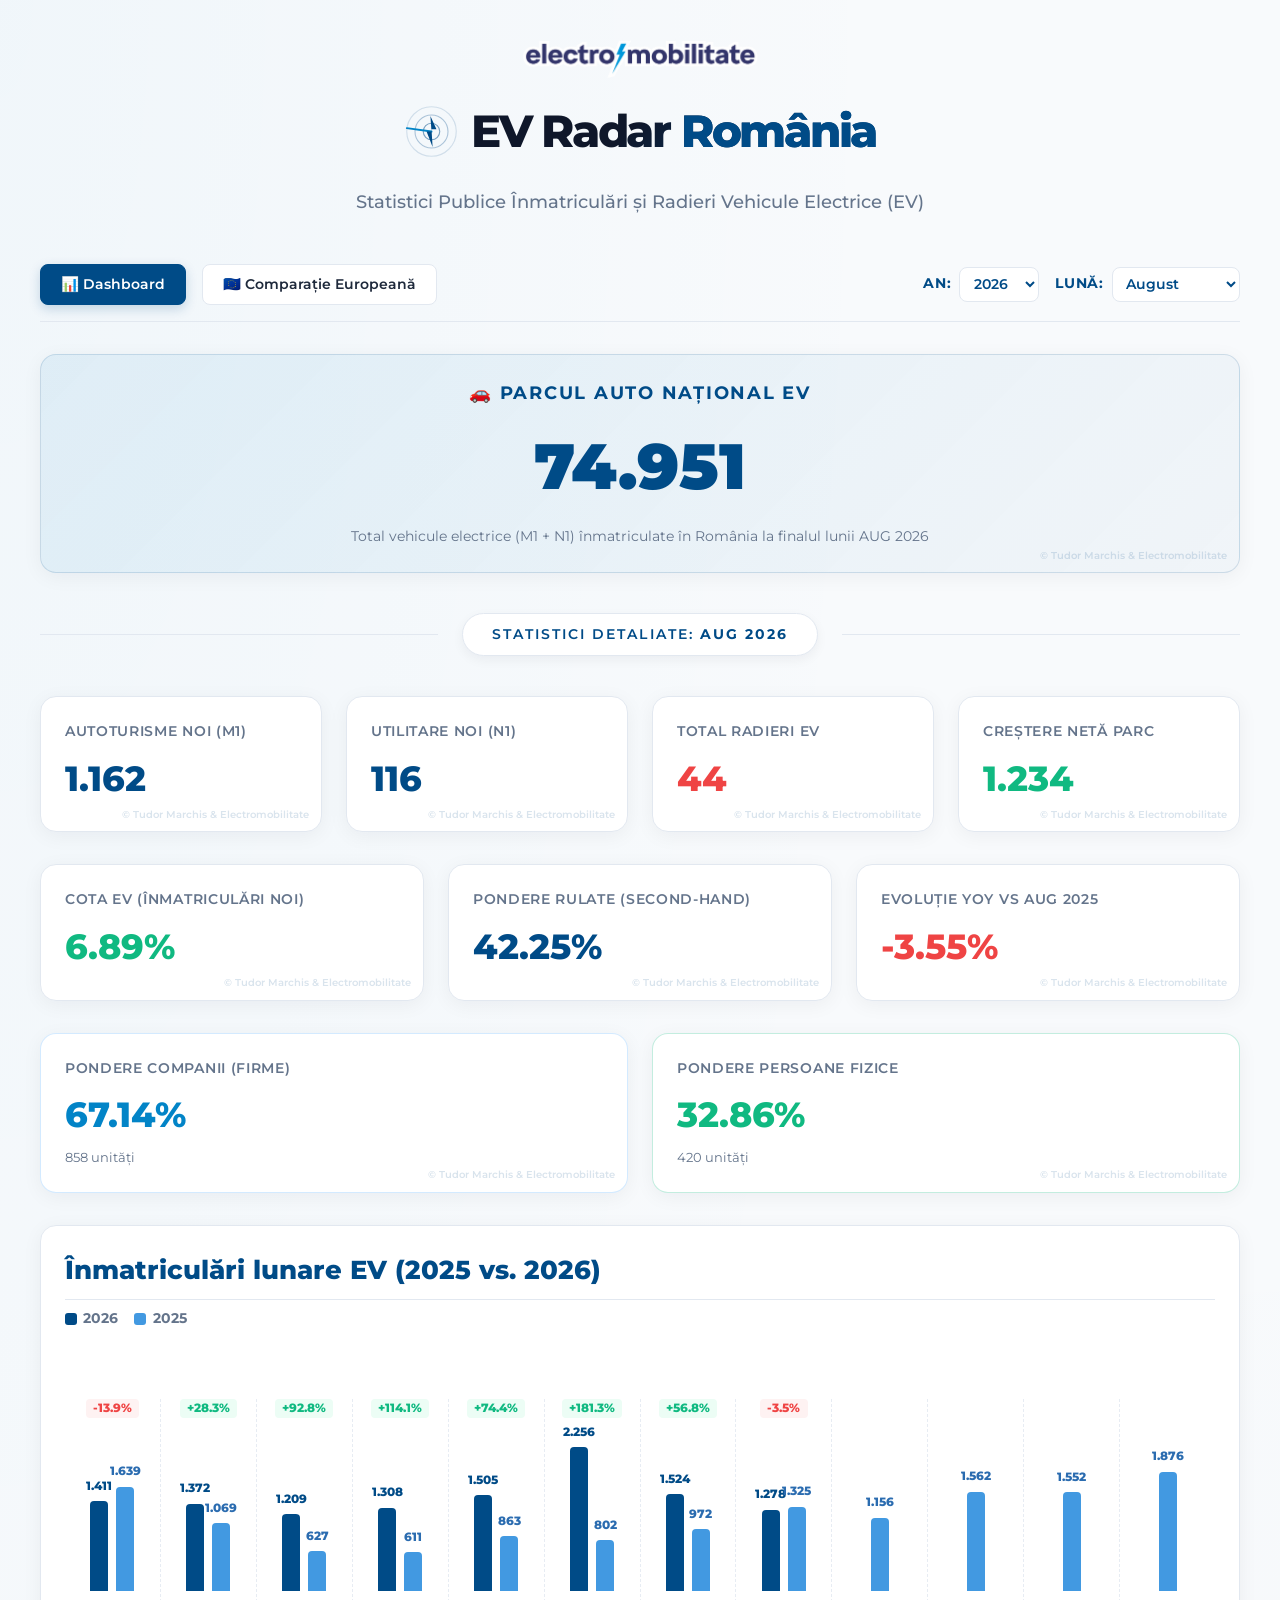
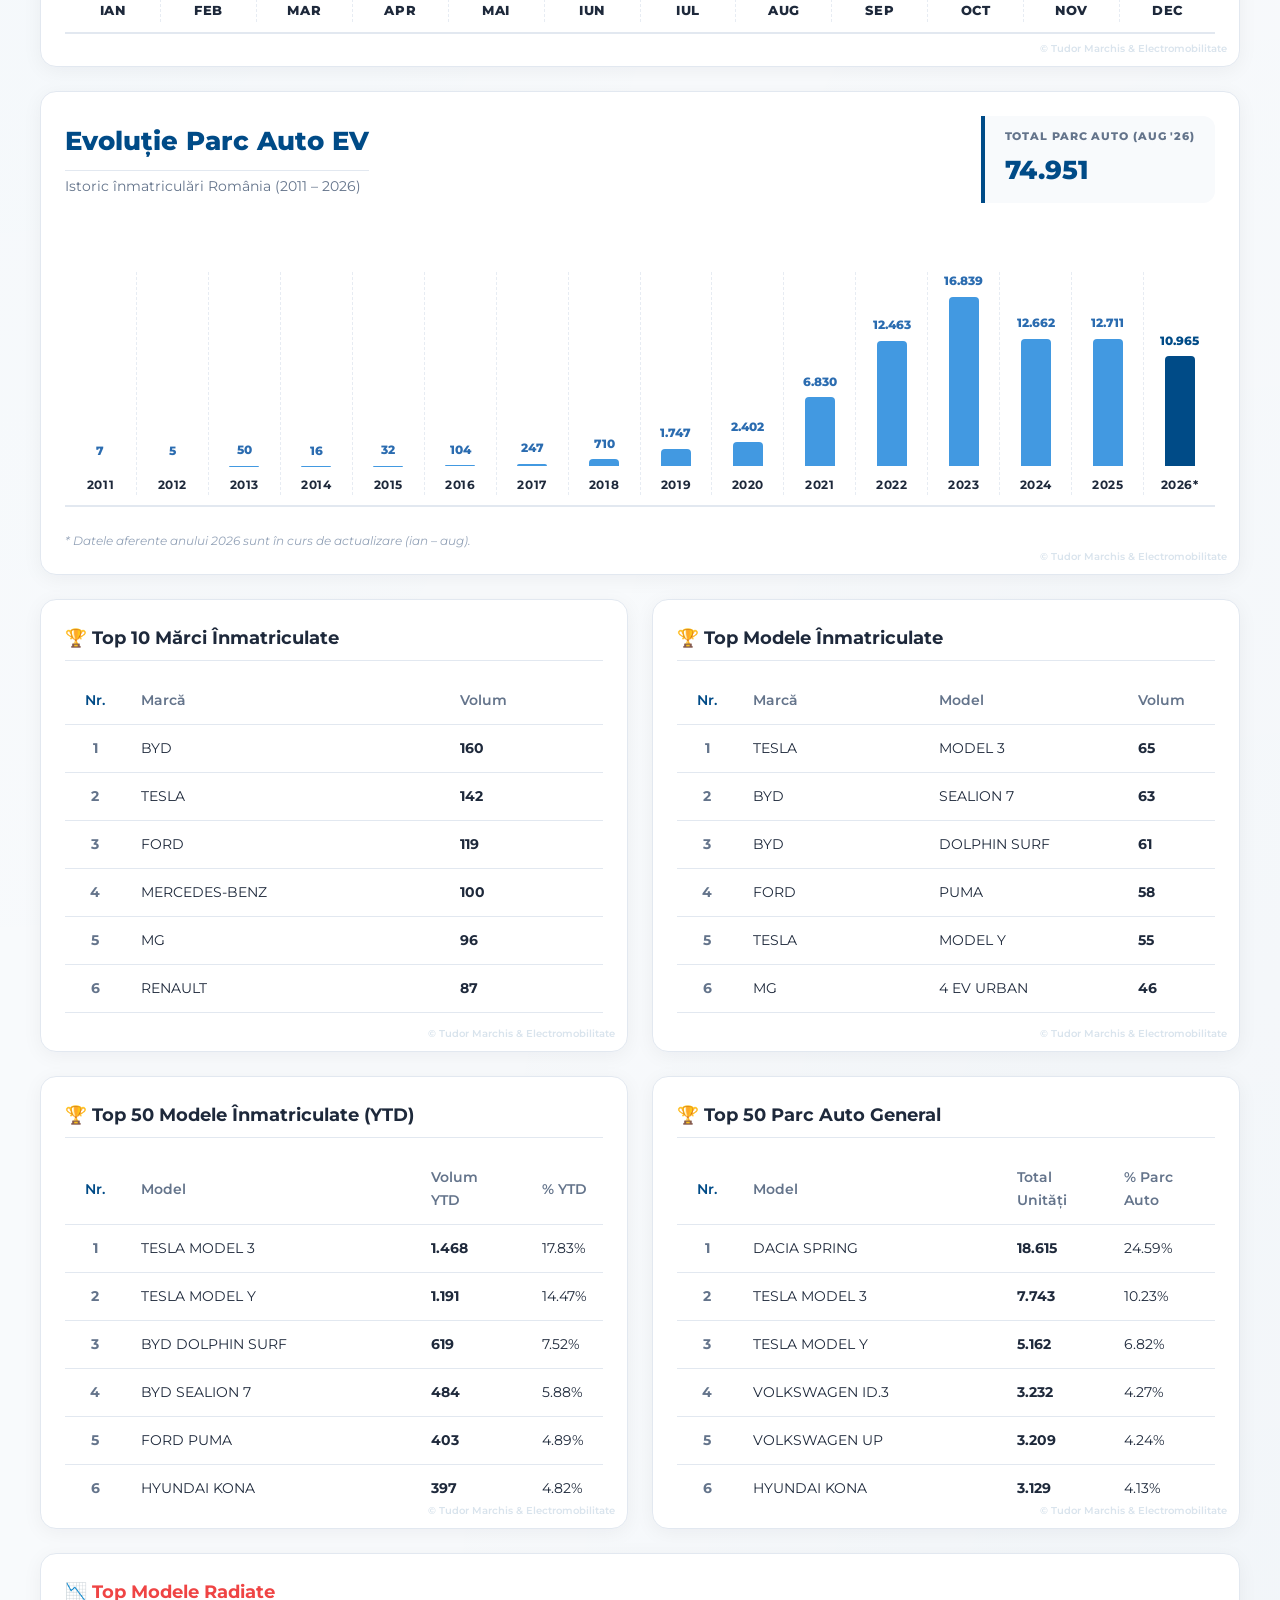
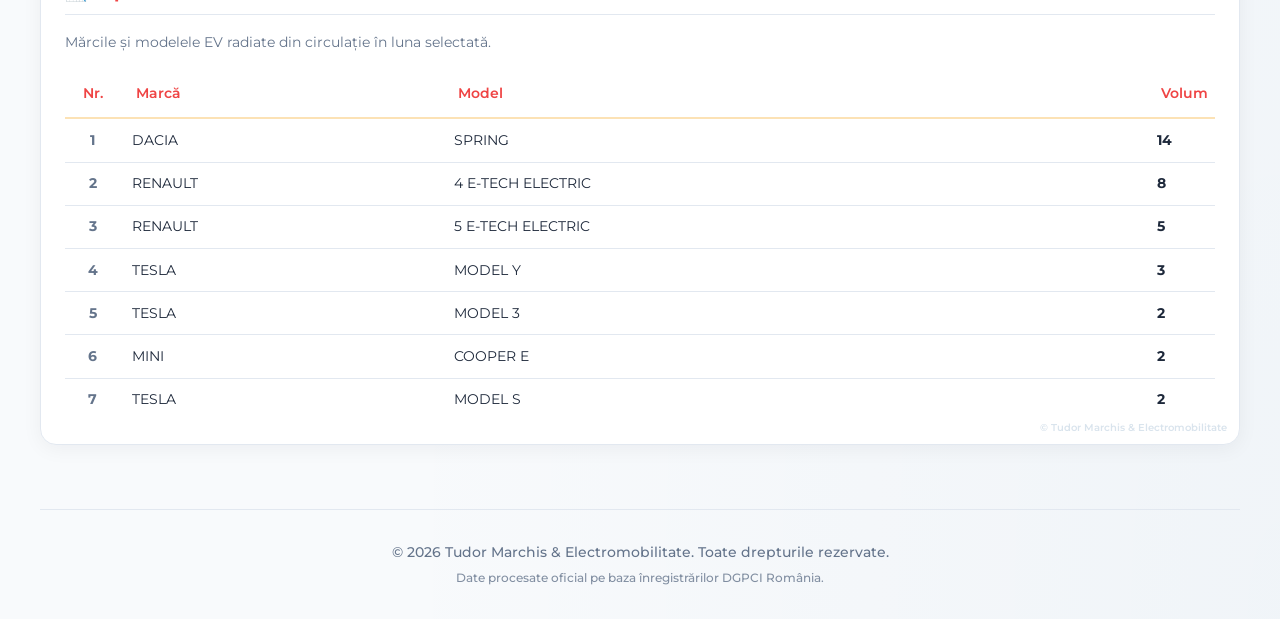
==== index.html @ d8854e09 "Auto-update reports for AUG (2026-08)" ====
<!-- 
  EV Radar România
  Copyright © 2026 Tudor Marchis & Electromobilitate. Toate drepturile rezervate.
  Dezvoltat în scopul monitorizării înmatriculărilor de vehicule electrice.
  Copierea neautorizată a codului sau structurii este strict interzisă.
-->
<!DOCTYPE html>
<html lang="ro">
<head>
    <meta charset="UTF-8">
    <meta name="viewport" content="width=device-width, initial-scale=1.0">
    <meta http-equiv="Cache-Control" content="no-cache, no-store, must-revalidate" />
    <meta http-equiv="Pragma" content="no-cache" />
    <meta http-equiv="Expires" content="0" />
    <!-- Google Analytics (GA4) - Monitorizare Statistici Trafic -->
    <script async src="https://www.googletagmanager.com/gtag/js?id=G-B19F9R252Y"></script>
    <script>
      window.dataLayer = window.dataLayer || [];
      function gtag(){dataLayer.push(arguments);}
      gtag('js', new Date());

      gtag('config', 'G-B19F9R252Y');
    </script>
    <!-- Open Graph / Social Media Preview Meta Tags -->
    <meta property="og:type" content="website">
    <meta property="og:url" content="https://tudormarchis95-ux.github.io/ev-radar-ro/public.html">
    <meta property="og:title" content="EV Radar România - date înmatriculări vehicule electrice">
    <meta property="og:description" content="Procesator și Agregator Lunar de Date Înmatriculări și Radieri EV din România. Partener Electromobilitate.">
    <meta property="og:image" content="https://tudormarchis95-ux.github.io/ev-radar-ro/social_preview.png">

    <!-- Twitter Card Meta Tags -->
    <meta name="twitter:card" content="summary_large_image">
    <meta name="twitter:url" content="https://tudormarchis95-ux.github.io/ev-radar-ro/public.html">
    <meta name="twitter:title" content="EV Radar România - date înmatriculări vehicule electrice">
    <meta name="twitter:description" content="Procesator și Agregator Lunar de Date Înmatriculări și Radieri EV din România. Partener Electromobilitate.">
    <meta name="twitter:image" content="https://tudormarchis95-ux.github.io/ev-radar-ro/social_preview.png">

    <title>EV Radar România - date înmatriculări vehicule electrice</title>
    <!-- Favicon -->
    <link rel="icon" type="image/x-icon" href="favicon.ico">
    <link rel="icon" type="image/png" sizes="32x32" href="favicon-32x32.png">
    <link rel="apple-touch-icon" sizes="180x180" href="apple-touch-icon.png">
    <link rel="icon" type="image/png" sizes="192x192" href="favicon-192x192.png">
    <link rel="preconnect" href="https://fonts.googleapis.com">
    <link rel="preconnect" href="https://fonts.gstatic.com" crossorigin>
    <link href="https://fonts.googleapis.com/css2?family=Montserrat:wght@400;500;600;700;800;900&family=Plus+Jakarta+Sans:wght@300;400;500;600;700&display=swap" rel="stylesheet">
    <link rel="stylesheet" href="style.css?v=5">
    <style>
        /* Meniu public simplificat */
        .public-controls {
            display: flex;
            justify-content: center;
            align-items: center;
            gap: 1rem;
            margin-bottom: 2rem;
            padding-bottom: 1rem;
            border-bottom: 1px solid var(--border-color);
        }
        .public-controls label {
            font-weight: 700;
            color: var(--primary-color);
            text-transform: uppercase;
            font-size: 0.9rem;
            letter-spacing: 0.05em;
        }
    </style>
</head>
<body>
    <div class="app-container">
        <header style="display: flex; flex-direction: column; align-items: center; gap: 0.75rem; margin-bottom: 3rem;">
            <!-- Logo Partner Electromobilitate -->
            <div class="partner-logo" style="margin-bottom: 0.25rem;">
                <a href="https://electromobilitate.com" target="_blank" rel="noopener">
                    <img src="electromobilitate_logo.png" alt="Electromobilitate Logo" style="height: 48px; display: block; max-width: 100%;">
                </a>
            </div>
            
            <div class="logo-area" style="display: flex; align-items: center; gap: 0.75rem;">
                <!-- Animated EV Radar SVG Logo -->
                <svg class="ev-radar-logo" viewBox="0 0 100 100" width="55" height="55" style="display: block;">
                    <!-- Radar grids -->
                    <circle cx="50" cy="50" r="45" fill="none" stroke="var(--primary-color)" stroke-width="2" opacity="0.15" />
                    <circle cx="50" cy="50" r="30" fill="none" stroke="var(--primary-color)" stroke-width="2" opacity="0.3" />
                    <circle cx="50" cy="50" r="15" fill="none" stroke="var(--primary-color)" stroke-width="2" opacity="0.5" />
                    
                    <!-- Radar sweep animation -->
                    <line x1="50" y1="50" x2="82" y2="18" stroke="var(--secondary-color)" stroke-width="3.5" stroke-linecap="round">
                        <animateTransform 
                            attributeName="transform" 
                            type="rotate" 
                            from="0 50 50" 
                            to="360 50 50" 
                            dur="5s" 
                            repeatCount="indefinite" />
                    </line>
                    
                    <!-- Central Lightning Bolt representing EV -->
                    <polygon points="48,22 59,46 50,46 52,78 41,50 50,50" fill="var(--primary-color)" />
                </svg>
                <h1 style="margin: 0; font-size: 2.8rem; font-weight: 800;">EV Radar <span>România</span></h1>
            </div>
            <p class="subtitle">Statistici Publice Înmatriculări și Radieri Vehicule Electrice (EV)</p>
        </header>

        <!-- Meniu Navigare Public -->
        <div class="nav-header" style="display: flex; justify-content: space-between; align-items: center; margin-bottom: 2rem; border-bottom: 1px solid var(--border-color); padding-bottom: 1rem; flex-wrap: wrap; gap: 1rem;">
            <div class="nav-links" style="display: flex; gap: 1rem;">
                <a href="index.html" class="nav-btn active" style="background: var(--primary-color); border: 1px solid var(--primary-color); color: #ffffff; box-shadow: 0 4px 12px rgba(0, 75, 135, 0.2); font-weight: 600; text-decoration: none; padding: 0.5rem 1.25rem; border-radius: 8px; font-size: 0.9rem;">📊 Dashboard</a>
                <a href="comparatie.html" class="nav-btn" style="background: #ffffff; border: 1px solid var(--border-color); color: var(--text-color); font-weight: 600; text-decoration: none; padding: 0.5rem 1.25rem; border-radius: 8px; font-size: 0.9rem; transition: all 0.2s;">🇪🇺 Comparație Europeană</a>
            </div>
            <div style="display: flex; align-items: center; gap: 0.5rem; flex-wrap: wrap;">
                <label for="public-year-select" style="font-weight: 700; color: var(--primary-color); font-size: 0.85rem; text-transform: uppercase; letter-spacing: 0.05em;">An:</label>
                <select id="public-year-select" class="month-select" style="font-size: 0.9rem; padding: 0.4rem 0.6rem; min-width: 80px;">
                    <option value="2026" selected>2026</option>
                    <option value="2025">2025</option>
                    <option value="2024">2024</option>
                    <option value="2023">2023</option>
                    <option value="2022">2022</option>
                    <option value="2021">2021</option>
                    <option value="2020">2020</option>
                </select>
                
                <label for="public-month-select" style="font-weight: 700; color: var(--primary-color); font-size: 0.85rem; text-transform: uppercase; letter-spacing: 0.05em; margin-left: 0.5rem;">Lună:</label>
                <select id="public-month-select" class="month-select" style="font-size: 0.9rem; padding: 0.4rem 0.6rem; min-width: 110px;">
                    <option value="01|JAN">Ianuarie</option>
                    <option value="02|FEB">Februarie</option>
                    <option value="03|MAR">Martie</option>
                    <option value="04|APR">Aprilie</option>
                    <option value="05|MAY">Mai</option>
                    <option value="06|JUN">Iunie</option>
                    <option value="07|JUL">Iulie</option>
                    <option value="08|AUG">August</option>
                    <option value="09|SEP">Septembrie</option>
                    <option value="10|OCT">Octombrie</option>
                    <option value="11|NOV">Noiembrie</option>
                    <option value="12|DEC">Decembrie</option>
                </select>
            </div>
        </div>

        <main>
             <!-- Dashboard Date -->
             <section class="results-section" id="results-dashboard">
                 <!-- Parcul Auto Hero -->
                 <div class="fleet-hero-card card animate-fade-in" style="margin-bottom: 1.5rem; text-align: center; background: linear-gradient(135deg, rgba(2, 132, 199, 0.08) 0%, rgba(0, 75, 135, 0.03) 100%); border-color: rgba(0, 75, 135, 0.15);">
                     <span class="stat-label" style="font-size: 1.1rem; letter-spacing: 0.1em; color: var(--primary-color); font-weight: 700;">🚗 PARCUL AUTO NAȚIONAL EV</span>
                     <div class="stat-value" id="val-national-fleet" style="font-size: 4rem; font-weight: 900; color: var(--primary-color); text-shadow: none; margin: 0.5rem 0;">0</div>
                     <p style="color: var(--text-muted); font-size: 0.9rem;">Total vehicule electrice (M1 + N1) înmatriculate în România la finalul lunii <span id="fleet-month-name">-</span></p>
                 </div>
 
                 <!-- Delimitator Luna -->
                 <div class="month-divider animate-fade-in">
                     <span>Statistici detaliate: <strong id="divider-month-name">-</strong></span>
                 </div>
 
                 <!-- Stats Grid 1 -->
                 <div class="stats-grid grid-4">
                     <div class="stat-card card">
                         <span class="stat-label">Autoturisme Noi (M1)</span>
                         <div class="stat-value" id="val-auto-reg">0</div>
                     </div>
                     <div class="stat-card card">
                         <span class="stat-label">Utilitare Noi (N1)</span>
                         <div class="stat-value" id="val-util-reg">0</div>
                     </div>
                     <div class="stat-card card">
                         <span class="stat-label">Total Radieri EV</span>
                         <div class="stat-value warning-value" id="val-total-rad">0</div>
                     </div>
                     <div class="stat-card card">
                         <span class="stat-label">Creștere Netă Parc</span>
                         <div class="stat-value success-value" id="val-net-growth">0</div>
                     </div>
                 </div>
 
                 <!-- Stats Grid 2 -->
                 <div class="stats-grid grid-3" style="margin-top: 1.5rem;">
                     <div class="stat-card card">
                         <span class="stat-label">Cota EV (Înmatriculări Noi)</span>
                         <div class="stat-value success-value" id="val-ev-share">0.00%</div>
                     </div>
                     <div class="stat-card card">
                         <span class="stat-label">Pondere Rulate (Second-Hand)</span>
                         <div class="stat-value" id="val-used-share">0.00%</div>
                     </div>
                     <div class="stat-card card">
                         <span class="stat-label" id="lbl-yoy-growth">Evoluție YoY vs 2025</span>
                         <div class="stat-value success-value" id="val-yoy-growth">0.00%</div>
                     </div>
                 </div>

                 <!-- Stats Grid 3: Companii vs PF -->
                 <div class="stats-grid grid-2" style="margin-top: 1.5rem;">
                     <div class="stat-card card" style="border-color: rgba(79, 172, 254, 0.25);">
                         <span class="stat-label">Pondere Companii (Firme)</span>
                         <div class="stat-value" id="val-firme-pct" style="color: var(--secondary-color);">0.00%</div>
                         <p style="color: var(--text-muted); font-size: 0.8rem; margin-top: 0.25rem;"><span id="val-firme-qty">0</span> unități</p>
                     </div>
                     <div class="stat-card card" style="border-color: rgba(16, 185, 129, 0.25);">
                         <span class="stat-label">Pondere Persoane Fizice</span>
                         <div class="stat-value success-value" id="val-pf-pct">0.00%</div>
                         <p style="color: var(--text-muted); font-size: 0.8rem; margin-top: 0.25rem;"><span id="val-pf-qty">0</span> unități</p>
                     </div>
                 </div>
 
                 <!-- Grafice Istorice și Comparative -->
                 <div class="historical-charts-grid" style="margin-top: 1.5rem; display: grid; grid-template-columns: 1fr; gap: 1.5rem;">
                     <!-- Card 1: Comparatie 2025 vs 2026 -->
                     <div class="details-card card">
                         <h3 style="font-size: 1.6rem; font-weight: 800; color: #004b87; margin-bottom: 0.5rem;">Înmatriculări lunare EV (2025 vs. 2026)</h3>
                         
                         <!-- Legenda sus stanga -->
                         <div style="display: flex; gap: 1rem; margin-bottom: 1rem; font-size: 0.85rem; font-weight: 700; color: #64748b;">
                             <div style="display: flex; align-items: center; gap: 0.4rem;">
                                 <div style="width: 12px; height: 12px; background: #004b87; border-radius: 3px;"></div> 2026
                             </div>
                             <div style="display: flex; align-items: center; gap: 0.4rem;">
                                 <div style="width: 12px; height: 12px; background: #4299e1; border-radius: 3px;"></div> 2025
                             </div>
                         </div>

                         <div class="v-chart-scroll-wrapper">
                              <div class="v-chart-container" id="monthly-comp-list">
                                  <!-- Generat din JS -->
                              </div>
                          </div>
                     </div>

                     <!-- Card 2: Evolutie Anuala 2011 - Prezent -->
                     <div class="details-card card">
                         <div style="display: flex; justify-content: space-between; align-items: center; gap: 1rem; flex-wrap: wrap; margin-bottom: 1.5rem;">
                             <div>
                                 <h3 style="font-size: 1.6rem; font-weight: 800; color: #004b87; margin-bottom: 0.25rem;">Evoluție Parc Auto EV</h3>
                                 <p class="section-desc" style="margin-bottom: 0;">Istoric înmatriculări România (2011 – 2026)</p>
                             </div>
                             <div class="annual-summary-box">
                                 <span class="annual-summary-title" id="annual-summary-title">TOTAL PARC AUTO (APR '26)</span>
                                 <span class="annual-summary-value" id="val-fleet-summary">68.871</span>
                             </div>
                         </div>

                         <div class="v-chart-scroll-wrapper">
                              <div class="v-chart-container" id="annual-evolution-list">
                                  <!-- Generat din JS -->
                              </div>
                          </div>
                         
                         <p style="font-size: 0.75rem; color: #94a3b8; font-style: italic; margin-top: 1rem;" id="annual-chart-caption">
                             * Date aferente anului 2026 sunt în curs de actualizare.
                         </p>
                     </div>
                 </div>
 
                 <!-- Tables Grid -->
                 <div class="stats-grid grid-2" style="margin-top: 1.5rem; margin-bottom: 1.5rem;">
                      <!-- Top 10 Marci -->
                      <div class="details-card card">
                          <h3>🏆 Top 10 Mărci Înmatriculate</h3>
                          <div class="table-container">
                              <table>
                                  <thead>
                                      <tr>
                                          <th style="width: 60px; text-align: center; color: var(--primary-color);">Nr.</th>
                                          <th>Marcă</th>
                                          <th>Volum</th>
                                      </tr>
                                  </thead>
                                  <tbody id="top-brands-tbody">
                                      <!-- Randurile vor fi adaugate din JS -->
                                  </tbody>
                              </table>
                          </div>
                      </div>
 
                      <!-- Top 20 Modele -->
                      <div class="details-card card">
                          <h3>🏆 Top Modele Înmatriculate</h3>
                          <div class="table-container">
                              <table>
                                  <thead>
                                      <tr>
                                          <th style="width: 60px; text-align: center; color: var(--primary-color);">Nr.</th>
                                          <th>Marcă</th>
                                          <th>Model</th>
                                          <th>Volum</th>
                                      </tr>
                                  </thead>
                                  <tbody id="top-models-tbody">
                                      <!-- Randurile vor fi adaugate din JS -->
                                  </tbody>
                              </table>
                          </div>
                      </div>
                  </div>
 
                  <!-- Tables Grid 2 (Top 50 YTD & Parc Auto General) -->
                  <div class="stats-grid grid-2" id="top50-tables-grid" style="margin-top: 1.5rem; margin-bottom: 1.5rem; display: none;">
                       <!-- Top 50 YTD -->
                       <div class="details-card card">
                           <h3>🏆 Top 50 Modele Înmatriculate (YTD)</h3>
                           <div class="table-container">
                               <table>
                                   <thead>
                                       <tr>
                                           <th style="width: 60px; text-align: center; color: var(--primary-color);">Nr.</th>
                                           <th>Model</th>
                                           <th>Volum YTD</th>
                                           <th>% YTD</th>
                                       </tr>
                                   </thead>
                                   <tbody id="top-50-ytd-tbody">
                                       <!-- Randurile vor fi adaugate din JS -->
                                   </tbody>
                               </table>
                           </div>
                       </div>
 
                       <!-- Top 50 Parc General -->
                       <div class="details-card card">
                           <h3>🏆 Top 50 Parc Auto General</h3>
                           <div class="table-container">
                               <table>
                                   <thead>
                                       <tr>
                                           <th style="width: 60px; text-align: center; color: var(--primary-color);">Nr.</th>
                                           <th>Model</th>
                                           <th>Total Unități</th>
                                           <th>% Parc Auto</th>
                                       </tr>
                                   </thead>
                                   <tbody id="top-50-parc-tbody">
                                       <!-- Randurile vor fi adaugate din JS -->
                                   </tbody>
                               </table>
                           </div>
                       </div>
                  </div>
 
                 <!-- Top Radieri -->
                 <div class="details-card card animate-slide-up radieri-card" style="margin-top: 1.5rem;">
                     <h3 style="color: var(--warning-color);">📉 Top Modele Radiate</h3>
                     <p class="section-desc" style="margin-bottom: 1rem;">Mărcile și modelele EV radiate din circulație în luna selectată.</p>
                     <div class="table-container">
                         <table class="radieri-table">
                             <thead>
                                 <tr>
                                     <th class="col-nr" style="color: var(--warning-color);">Nr.</th>
                                     <th class="col-marca">Marcă</th>
                                     <th class="col-model">Model</th>
                                     <th class="col-volum">Volum</th>
                                 </tr>
                             </thead>
                             <tbody id="top-rad-tbody">
                                 <!-- Rândurile vor fi adăugate din JS -->
                             </tbody>
                         </table>
                     </div>
                 </div>
             </section>
         </main>
         
         <footer style="margin-top: 4rem; padding-top: 2rem; border-top: 1px solid var(--border-color); text-align: center; color: var(--text-muted); font-size: 0.85rem; font-weight: 500;">
             <p>© 2026 Tudor Marchis & Electromobilitate. Toate drepturile rezervate.</p>
             <p style="margin-top: 0.25rem; font-size: 0.75rem; opacity: 0.8;">Date procesate oficial pe baza înregistrărilor DGPCI România.</p>
         </footer>
     </div>
    
    <script src="public.js?v=20260901_173802"></script>
</body>
</html>
---- style.css ----
:root {
    --bg-color: #f8fafc;
    --card-bg: #ffffff;
    --border-color: #e2e8f0;
    --primary-color: #004b87;
    --primary-glow: rgba(0, 75, 135, 0.1);
    --secondary-color: #0284c7;
    --text-color: #1e293b;
    --text-muted: #64748b;
    --success-color: #10b981;
    --warning-color: #ef4444;
    --font-sans: 'Montserrat', 'Plus Jakarta Sans', -apple-system, BlinkMacSystemFont, "Segoe UI", Roboto, sans-serif;
}

* {
    box-sizing: border-box;
    margin: 0;
    padding: 0;
}

body {
    background-color: var(--bg-color);
    color: var(--text-color);
    font-family: var(--font-sans);
    line-height: 1.6;
    min-height: 100vh;
    padding: 2rem 1rem;
    background-image: 
        radial-gradient(at 0% 0%, rgba(2, 132, 199, 0.03) 0px, transparent 50%),
        radial-gradient(at 100% 100%, rgba(0, 75, 135, 0.03) 0px, transparent 50%);
}

.app-container {
    max-width: 1200px;
    margin: 0 auto;
}

header {
    text-align: center;
    margin-bottom: 3rem;
}

.logo-area {
    display: flex;
    align-items: center;
    justify-content: center;
    gap: 0.75rem;
    margin-bottom: 0.5rem;
}

.electric-bolt {
    font-size: 2.5rem;
    filter: drop-shadow(0 2px 8px rgba(0, 75, 135, 0.2));
}

header h1 {
    font-size: 2.8rem;
    font-weight: 800;
    letter-spacing: -0.05em;
    background: linear-gradient(135deg, #0f172a 40%, var(--primary-color) 100%);
    -webkit-background-clip: text;
    -webkit-text-fill-color: transparent;
}

header h1 span {
    color: var(--primary-color);
    -webkit-text-fill-color: initial;
    text-shadow: none;
}

.subtitle {
    color: var(--text-muted);
    font-size: 1.1rem;
    font-weight: 500;
}

/* Stiluri Utilitare Card */
.card {
    background: var(--card-bg);
    border: 1px solid var(--border-color);
    border-radius: 16px;
    padding: 1.5rem;
    box-shadow: 0 4px 20px 0 rgba(15, 23, 42, 0.05);
    transition: all 0.3s cubic-bezier(0.4, 0, 0.2, 1);
}

.card:hover {
    border-color: rgba(0, 75, 135, 0.2);
    box-shadow: 0 8px 30px 0 rgba(0, 75, 135, 0.06);
}

.section-desc {
    color: var(--text-muted);
    font-size: 0.9rem;
    margin-bottom: 1rem;
}

/* Config Sheets Card */
.config-card {
    margin-bottom: 2rem;
}

.config-card h2 {
    font-size: 1.25rem;
    margin-bottom: 0.5rem;
    display: flex;
    align-items: center;
    gap: 0.5rem;
}

.input-group {
    display: flex;
    gap: 0.75rem;
}

input[type="text"] {
    flex: 1;
    background: #ffffff;
    border: 1px solid var(--border-color);
    border-radius: 8px;
    padding: 0.75rem 1rem;
    color: var(--text-color);
    font-family: inherit;
    transition: all 0.2s;
}

input[type="text"]:focus {
    outline: none;
    border-color: var(--primary-color);
    box-shadow: 0 0 0 3px var(--primary-glow);
}

/* Butoane */
.btn {
    font-family: inherit;
    font-weight: 600;
    font-size: 0.95rem;
    padding: 0.75rem 1.5rem;
    border: none;
    border-radius: 8px;
    cursor: pointer;
    transition: all 0.2s cubic-bezier(0.4, 0, 0.2, 1);
}

.primary-btn {
    background: linear-gradient(135deg, var(--secondary-color) 0%, var(--primary-color) 100%);
    color: #ffffff;
    box-shadow: 0 4px 14px 0 rgba(2, 132, 199, 0.25);
}

.primary-btn:hover {
    transform: translateY(-1px);
    box-shadow: 0 6px 20px 0 rgba(2, 132, 199, 0.35);
}

.secondary-btn {
    background: #ffffff;
    color: var(--text-color);
    border: 1px solid var(--border-color);
}

.secondary-btn:hover {
    background: #f1f5f9;
    border-color: var(--text-muted);
}

/* Upload cards layout */
.grid-3 {
    display: grid;
    grid-template-columns: repeat(auto-fit, minmax(300px, 1fr));
    gap: 1.5rem;
    margin-bottom: 2rem;
}

.upload-card {
    display: flex;
    flex-direction: column;
    align-items: center;
    justify-content: center;
    text-align: center;
    padding: 1.25rem 1rem;
    cursor: pointer;
    position: relative;
    border-style: dashed;
    border-width: 2px;
}

.upload-card:hover {
    border-color: var(--primary-color);
    background: rgba(0, 242, 254, 0.02);
}

.upload-card.dragover {
    border-color: var(--primary-color);
    background: var(--primary-glow);
}

.upload-icon {
    font-size: 1.75rem;
    margin-bottom: 0.5rem;
    filter: drop-shadow(0 4px 6px rgba(0,0,0,0.15));
}

.upload-card h3 {
    font-size: 0.95rem;
    margin-bottom: 0.25rem;
}

.upload-card p {
    color: var(--text-muted);
    font-size: 0.72rem;
    margin-bottom: 0.5rem;
}

.file-input {
    display: none;
}

.file-status {
    font-size: 0.8rem;
    font-weight: 600;
    padding: 0.25rem 0.75rem;
    border-radius: 20px;
    background: rgba(255, 255, 255, 0.05);
    color: var(--text-muted);
}

.upload-card.loaded {
    border-style: solid;
    border-color: var(--success-color);
}

.upload-card.loaded .file-status {
    background: rgba(16, 185, 129, 0.15);
    color: var(--success-color);
}

/* Sectiunea actiuni detectie */
.action-card {
    margin-bottom: 2rem;
}

.action-header {
    display: flex;
    align-items: center;
    justify-content: space-between;
    gap: 1rem;
    flex-wrap: wrap;
}

.action-header h2 span {
    color: var(--primary-color);
    text-shadow: none;
}

/* Month selector dropdown */
.month-select {
    background: #ffffff;
    border: 1px solid var(--border-color);
    border-radius: 8px;
    padding: 0.4rem 0.8rem;
    color: var(--primary-color);
    font-family: inherit;
    font-size: 1.1rem;
    font-weight: 600;
    cursor: pointer;
    outline: none;
    transition: all 0.2s;
    text-shadow: none;
}

.month-select:focus {
    border-color: var(--primary-color);
    box-shadow: 0 0 0 2px var(--primary-glow);
}

.month-select option {
    background: #ffffff;
    color: var(--text-color);
    font-weight: normal;
}

#files-summary {
    color: var(--text-muted);
    font-size: 0.9rem;
}

/* Stats dashboard */
.stats-grid {
    display: grid;
    grid-template-columns: repeat(auto-fit, minmax(220px, 1fr));
    gap: 1.5rem;
    margin-bottom: 2rem;
}

.stat-card {
    padding: 1.5rem;
}

.stat-label {
    color: var(--text-muted);
    font-size: 0.85rem;
    font-weight: 600;
    text-transform: uppercase;
    letter-spacing: 0.05em;
    display: block;
    margin-bottom: 0.5rem;
}

.stat-value {
    font-size: 2.2rem;
    font-weight: 800;
    color: var(--primary-color);
}

.success-value {
    color: var(--success-color);
    text-shadow: none;
}

.warning-value {
    color: var(--warning-color);
    text-shadow: none;
}

/* Details columns grid */
.grid-2 {
    display: grid;
    grid-template-columns: repeat(auto-fit, minmax(450px, 1fr));
    gap: 1.5rem;
    margin-bottom: 2rem;
}

@media (max-width: 768px) {
    .grid-2, .historical-charts-grid {
        grid-template-columns: 1fr !important;
    }
    .input-group {
        flex-direction: column;
    }
}

.details-card h3 {
    margin-bottom: 1rem;
    font-size: 1.1rem;
    border-bottom: 1px solid var(--border-color);
    padding-bottom: 0.5rem;
}

.table-container {
    max-height: 350px;
    overflow-y: auto;
}

table {
    width: 100%;
    border-collapse: collapse;
    font-size: 0.9rem;
}

th, td {
    padding: 0.75rem 1rem;
    text-align: left;
    border-bottom: 1px solid var(--border-color);
}

th {
    color: var(--text-muted);
    font-weight: 600;
}

tbody tr:hover {
    background: rgba(0, 75, 135, 0.02);
}

/* Tabel radieri \u2014 stiluri dedicate */
.radieri-table {
    width: 100%;
    border-collapse: collapse;
    font-size: 0.9rem;
    table-layout: fixed;
}
.radieri-table .col-nr {
    width: 55px;
    text-align: center;
}
.radieri-table .col-marca {
    width: 28%;
}
.radieri-table .col-model {
    width: auto;
}
.radieri-table .col-volum {
    width: 70px;
    text-align: right;
}
.radieri-table th {
    color: var(--warning-color);
    font-weight: 600;
    border-bottom: 2px solid rgba(245, 158, 11, 0.3);
}
.radieri-table td {
    padding: 0.6rem 0.75rem;
    border-bottom: 1px solid var(--border-color);
}
.radieri-card {
    opacity: 1 !important;
}


/* Sheets action alert */
.sheets-action {
    display: flex;
    align-items: center;
    justify-content: space-between;
    gap: 1.5rem;
    background: linear-gradient(135deg, rgba(2, 132, 199, 0.05) 0%, rgba(0, 75, 135, 0.05) 100%);
    border-color: rgba(0, 75, 135, 0.15);
    margin-bottom: 2rem;
}

.sheets-info h3 {
    margin-bottom: 0.25rem;
}

.sheets-info p {
    color: var(--text-muted);
    font-size: 0.9rem;
}

/* Modal loader styles */
.modal {
    display: none;
    position: fixed;
    z-index: 1000;
    left: 0;
    top: 0;
    width: 100%;
    height: 100%;
    background-color: rgba(248, 250, 252, 0.85);
    backdrop-filter: blur(8px);
}

.modal-content {
    position: absolute;
    top: 50%;
    left: 50%;
    transform: translate(-50%, -50%);
    text-align: center;
    color: var(--text-color);
}

.spinner {
    border: 4px solid rgba(0, 75, 135, 0.05);
    width: 50px;
    height: 50px;
    border-radius: 50%;
    border-left-color: var(--primary-color);
    animation: spin 1s linear infinite;
    margin: 0 auto 1.5rem;
    box-shadow: none;
}

@keyframes spin {
    0% { transform: rotate(0deg); }
    100% { transform: rotate(360deg); }
}

/* Status classes */
.status-msg {
    margin-top: 0.5rem;
    font-size: 0.85rem;
    font-weight: 500;
}

.status-msg.success { color: var(--success-color); }
.status-msg.error { color: var(--warning-color); }

/* Animatii */
.animate-fade-in {
    animation: fadeIn 0.5s ease-out;
}

.animate-slide-up {
    animation: slideUp 0.6s cubic-bezier(0.16, 1, 0.3, 1);
}

@keyframes fadeIn {
    from { opacity: 0; }
    to { opacity: 1; }
}

@keyframes slideUp {
    from {
        opacity: 0;
        transform: translateY(20px);
    }
    to {
        opacity: 1;
        transform: translateY(0);
    }
}

.pulse {
    animation: pulseGlow 2s infinite alternate;
}

@keyframes pulseGlow {
    from {
        box-shadow: 0 4px 14px 0 rgba(0, 242, 254, 0.3);
    }
    to {
        box-shadow: 0 4px 25px 0 rgba(0, 242, 254, 0.6);
    }
}

/* Car Silhouettes and Blog Report CSS */
.car-silhouette {
    height: 18px;
    width: auto;
    display: inline-block;
    vertical-align: middle;
    margin-right: 10px;
    opacity: 0.85;
    stroke: var(--primary-color);
    stroke-width: 1.75;
    fill: none;
    stroke-linecap: round;
    stroke-linejoin: round;
    transition: all 0.2s ease;
}

tr:hover .car-silhouette {
    transform: translateX(2px) scale(1.05);
    opacity: 1;
}

.blog-report-card {
    border-color: rgba(2, 132, 199, 0.2);
}

.blog-report-header {
    display: flex;
    justify-content: space-between;
    align-items: center;
    margin-bottom: 1.5rem;
    gap: 1rem;
    flex-wrap: wrap;
}

.report-tabs {
    display: flex;
    gap: 0.5rem;
    border-bottom: 1px solid var(--border-color);
    padding-bottom: 0.5rem;
    margin-bottom: 1.5rem;
}

.tab-btn {
    background: transparent;
    border: none;
    color: var(--text-muted);
    font-family: inherit;
    font-weight: 600;
    font-size: 0.9rem;
    padding: 0.5rem 1rem;
    cursor: pointer;
    border-radius: 6px;
    transition: all 0.2s;
}

.tab-btn.active {
    background: var(--primary-glow);
    color: var(--primary-color);
    box-shadow: none;
}

.tab-btn:hover:not(.active) {
    color: var(--primary-color);
    background: rgba(0, 75, 135, 0.04);
}

.blog-summary-preview {
    background: #ffffff;
    border: 1px solid var(--border-color);
    border-radius: 12px;
    padding: 1.5rem;
    font-size: 0.95rem;
}

.blog-summary-preview p {
    margin-bottom: 1rem;
}

.blog-summary-preview p:last-child {
    margin-bottom: 0;
}

.blog-summary-preview strong {
    color: var(--primary-color);
}

/* Stiluri Month Divider */
.month-divider {
    display: flex;
    align-items: center;
    text-align: center;
    margin: 2.5rem 0;
    color: var(--primary-color);
    font-weight: 600;
    text-transform: uppercase;
    font-size: 0.85rem;
    letter-spacing: 0.15em;
}

.month-divider::before,
.month-divider::after {
    content: '';
    flex: 1;
    border-bottom: 1px solid var(--border-color);
    box-shadow: none;
}

.month-divider::before {
    margin-right: 1.5rem;
}

.month-divider::after {
    margin-left: 1.5rem;
}

.month-divider span {
    background: #ffffff;
    padding: 0.6rem 1.8rem;
    border: 1px solid var(--border-color);
    border-radius: 50px;
    box-shadow: 0 4px 12px rgba(15, 23, 42, 0.05);
    backdrop-filter: blur(8px);
}

/* Admin panel display controls */
.admin-only {
    display: none !important;
}

body.is-admin .admin-only:not(.grid-3):not(.sheets-action) {
    display: block !important;
}

body.is-admin .admin-only.grid-3,
body.is-admin .upload-section {
    display: grid !important;
    grid-template-columns: repeat(3, 1fr) !important;
    gap: 1.5rem !important;
    max-width: 800px !important;
    margin: 0 auto 2rem !important;
}

body.is-admin .admin-only.sheets-action {
    display: flex !important;
}

@media (max-width: 768px) {
    body.is-admin .upload-section,
    body.is-admin .admin-only.grid-3 {
        grid-template-columns: 1fr !important;
    }
}

/* --- SECURIZARE & PROTECTIE DREPTURI DE AUTOR --- */

/* Blocare selectare text pentru a preveni copy-paste grosolan */
body {
    -webkit-user-select: none;
    -moz-user-select: none;
    -ms-user-select: none;
    user-select: none;
}

/* Reactivare selectare pentru campurile de introducere date */
input, textarea, select {
    -webkit-user-select: text;
    -moz-user-select: text;
    -ms-user-select: text;
    user-select: text;
}

/* Watermark subtil diagonal de fundal pe carduri contra screenshot-urilor */
.card {
    position: relative;
    overflow: hidden;
}

.card::after {
    content: "© Tudor Marchis & Electromobilitate";
    position: absolute;
    bottom: 8px;
    right: 12px;
    font-size: 0.65rem;
    font-weight: 600;
    color: var(--primary-color);
    opacity: 0.15; /* Discret, plasat in coltul dreapta jos */
    pointer-events: none;
    z-index: 2;
}

.card > * {
    position: relative;
    z-index: 1;
}

/* --- GRAFICE ISTORICE ȘI COMPARATIVE --- */
.comp-row {
    display: flex;
    align-items: center;
    gap: 0.75rem;
    margin-bottom: 0.5rem;
}
.comp-month-lbl {
    width: 35px;
    font-weight: 800;
    font-size: 0.85rem;
    color: var(--text-color);
}
.comp-tracks {
    flex: 1;
    display: flex;
    flex-direction: column;
    gap: 4px;
}
.track-2025, .track-2026 {
    display: flex;
    align-items: center;
    gap: 0.5rem;
    height: 12px;
}
.track-fill-2025 {
    height: 100%;
    background: #cbd5e1; /* Gri pentru 2025 */
    border-radius: 3px;
    min-width: 2px;
    transition: width 1s cubic-bezier(0.4, 0, 0.2, 1);
}
.track-fill-2026 {
    height: 100%;
    background: linear-gradient(90deg, var(--secondary-color), var(--primary-color));
    border-radius: 3px;
    min-width: 2px;
    transition: width 1s cubic-bezier(0.4, 0, 0.2, 1);
}
.track-val {
    font-size: 0.75rem;
    font-weight: 700;
    color: var(--text-muted);
}
.track-val.active-year {
    color: var(--primary-color);
    font-weight: 800;
}

/* Stiluri pentru graficele cu bare generale */
.bar-list {
    display: flex;
    flex-direction: column;
    gap: 1rem;
}
.bar-item {
    display: flex;
    align-items: center;
    gap: 1rem;
}
.country-label {
    width: 150px;
    font-weight: 700;
    font-size: 0.9rem;
    text-align: right;
    display: flex;
    align-items: center;
    justify-content: flex-end;
    gap: 0.4rem;
}
.bar-track {
    flex: 1;
    background: #f1f5f9;
    height: 24px;
    border-radius: 6px;
    overflow: hidden;
    border: 1px solid var(--border-color);
    position: relative;
}
.bar-fill {
    height: 100%;
    border-radius: 4px;
    transition: width 1s cubic-bezier(0.4, 0, 0.2, 1);
    background: linear-gradient(90deg, var(--secondary-color), var(--primary-color));
}
.bar-fill.highlight {
    background: linear-gradient(90deg, #f43f5e, #fb7185) !important;
    box-shadow: 0 4px 12px rgba(244, 63, 94, 0.2) !important;
}
.bar-value {
    width: 80px;
    font-weight: 800;
    font-size: 0.95rem;
    color: var(--text-color);
}

/* Scroll wrapper (exterior) — gestioneaza overflow-x pe mobil */
.v-chart-scroll-wrapper {
    width: 100%;
    overflow-x: auto;
    -webkit-overflow-scrolling: touch;
    touch-action: pan-x;
    padding-bottom: 8px;
    margin-top: 1.5rem;
}

/* Chart container (interior) — nu mai are overflow propriu */
.v-chart-container {
    position: relative;
}

#monthly-comp-list, #annual-evolution-list {
    display: flex;
    align-items: flex-end;
    justify-content: space-between;
    height: 280px;
    padding-top: 45px;
    position: relative;
    gap: 0;
    border-bottom: 2px solid #e2e8f0;
    padding-bottom: 10px;
    width: 100%;
}

.v-col-group {
    flex: 1;
    display: flex;
    flex-direction: column;
    align-items: center;
    height: 100%;
    justify-content: flex-end;
    position: relative;
    border-right: 1px dashed rgba(226, 232, 240, 0.8);
}

.v-col-group:last-child {
    border-right: none;
}

.v-bars {
    display: flex;
    align-items: flex-end;
    gap: 8px;
    height: calc(100% - 25px);
    justify-content: center;
    position: relative;
    width: 100%;
    padding: 0 4px;
}

/* Culori conform mockup-ului */
.v-bar-2025 {
    width: 18px;
    background: #4299e1; /* Albastru deschis */
    border-radius: 4px 4px 0 0;
    transition: height 0.8s cubic-bezier(0.4, 0, 0.2, 1);
    position: relative;
}

.v-bar-2026 {
    width: 18px;
    background: #004b87; /* Albastru inchis */
    border-radius: 4px 4px 0 0;
    transition: height 0.8s cubic-bezier(0.4, 0, 0.2, 1);
    position: relative;
}

.v-bar-annual {
    width: 30px;
    background: #4299e1; /* Albastru deschis */
    border-radius: 4px 4px 0 0;
    transition: height 0.8s cubic-bezier(0.4, 0, 0.2, 1);
    position: relative;
}

.v-bar-annual.highlight {
    background: #004b87 !important; /* Albastru inchis */
}

.v-col-lbl {
    font-size: 0.8rem;
    font-weight: 800;
    margin-top: 10px;
    color: #1e293b;
    text-transform: uppercase;
    letter-spacing: 0.05em;
}

.v-bar-val-static {
    font-size: 0.72rem;
    font-weight: 800;
    color: #2b6cb0; /* Albastru mediu pentru contrast mai bun */
    position: absolute;
    bottom: 100%;
    left: 50%;
    transform: translateX(-50%);
    margin-bottom: 6px;
    white-space: nowrap;
    z-index: 5;
}

.v-bar-val-static.active-year {
    color: #004b87;
}

/* Badge-uri de crestere */
.growth-badges-row {
    display: flex;
    gap: 0.5rem;
    margin-bottom: 1.5rem;
    flex-wrap: wrap;
}

.growth-badge {
    padding: 0.35rem 0.75rem;
    border-radius: 6px;
    font-size: 0.78rem;
    font-weight: 800;
    display: inline-flex;
    align-items: center;
    justify-content: center;
}

.growth-badge.positive {
    background-color: #ecfdf5;
    color: #10b981;
}

.growth-badge.negative {
    background-color: #fef2f2;
    color: #ef4444;
}

/* Header summary card pentru evolutie */
.annual-summary-box {
    display: flex;
    flex-direction: column;
    border-left: 4px solid #004b87;
    background: #f8fafc;
    padding: 0.75rem 1.25rem;
    border-radius: 0 12px 12px 0;
    align-items: flex-start;
}

.annual-summary-title {
    font-size: 0.7rem;
    font-weight: 800;
    color: #64748b;
    text-transform: uppercase;
    letter-spacing: 0.08em;
    margin-bottom: 0.25rem;
}

.annual-summary-value {
    font-size: 1.6rem;
    font-weight: 800;
    color: #004b87;
}

/* Custom layout scroll pe mobil */
@media (max-width: 600px) {
    /* Header & Logo styling on mobile */
    header {
        margin-bottom: 1.5rem !important;
        gap: 0.5rem !important;
    }
    .logo-area {
        flex-direction: column !important;
        text-align: center !important;
        justify-content: center !important;
        gap: 0.5rem !important;
    }
    .logo-area h1 {
        font-size: 1.8rem !important;
        font-weight: 800;
        text-align: center;
        line-height: 1.2;
    }
    .logo-area h1 span {
        display: block;
        font-size: 1.3rem;
        font-weight: 600;
    }
    .subtitle {
        font-size: 0.8rem !important;
        text-align: center;
        padding: 0 10px;
    }
    
    /* Nav & Controls on mobile */
    .nav-header {
        flex-direction: column !important;
        align-items: center !important;
        justify-content: center !important;
        gap: 1rem !important;
        width: 100% !important;
        padding-bottom: 1rem !important;
    }
    .nav-links {
        width: 100% !important;
        justify-content: center !important;
        gap: 0.5rem !important;
        flex-wrap: wrap !important;
    }
    .nav-btn {
        flex: 1 1 45% !important;
        text-align: center;
        padding: 0.5rem 0.5rem !important;
        font-size: 0.78rem !important;
        border-radius: 6px !important;
        display: inline-flex;
        align-items: center;
        justify-content: center;
    }
    .nav-header div:last-child {
        width: 100% !important;
        justify-content: center !important;
    }

    /* Monthly & Annual Charts scroll & heights on mobile */
    .v-chart-scroll-wrapper {
        overflow-x: auto !important;
        -webkit-overflow-scrolling: touch !important;
        touch-action: pan-x !important;
        padding-bottom: 8px !important;
        width: 100% !important;
    }
    .v-chart-container {
        /* nu are overflow, inner-ul se intinde liber */
        display: block !important;
    }
    #monthly-comp-list {
        display: flex !important;
        align-items: flex-end !important;
        min-width: 660px !important;
        height: 220px !important;
        padding-top: 15px;
    }
    #annual-evolution-list {
        display: flex !important;
        align-items: flex-end !important;
        min-width: 820px !important;
        height: 220px !important;
        padding-top: 15px;
    }
    .v-col-group {
        min-width: 42px !important;
        height: 100% !important;
        display: flex !important;
        flex-direction: column !important;
        justify-content: flex-end !important;
    }
    .v-bars {
        height: 175px !important;
        display: flex !important;
        align-items: flex-end !important;
    }
    .v-bar-val-static {
        font-size: 0.58rem !important;
    }

    /* Responsive Tables on mobile */
    .table-container {
        overflow-x: hidden !important;
        width: 100% !important;
    }
    table {
        width: 100% !important;
        table-layout: fixed !important;
    }
    th, td {
        padding: 0.5rem 0.25rem !important;
        font-size: 0.75rem !important;
        word-break: break-word !important;
    }
    
    /* Specific column widths for Top Models & Radieri (Nr, Marca, Model, Volum) */
    table th:nth-child(1), table td:nth-child(1) {
        width: 30px !important;
        text-align: center;
    }
    table th:nth-child(2), table td:nth-child(2) {
        width: 35% !important;
    }
    table th:nth-child(3), table td:nth-child(3) {
        width: 40% !important;
    }
    table th:nth-child(4), table td:nth-child(4) {
        width: 50px !important;
        text-align: right;
    }

    /* Tabel Radieri — coloane dedicate mobile */
    .radieri-table .col-nr {
        width: 28px !important;
        text-align: center !important;
    }
    .radieri-table .col-marca {
        width: 30% !important;
    }
    .radieri-table .col-model {
        width: 45% !important;
    }
    .radieri-table .col-volum {
        width: 40px !important;
        text-align: right !important;
    }

    /* European comparison dashboard list horizontal progress bars on mobile */
    .bar-item {
        flex-wrap: wrap !important;
        gap: 0.25rem 0.5rem !important;
        margin-bottom: 0.85rem !important;
    }
    .country-label {
        width: 100% !important;
        justify-content: flex-start !important;
        text-align: left !important;
        font-size: 0.85rem !important;
        margin-bottom: 0.1rem !important;
    }
    .bar-track {
        flex: 1 1 auto !important;
        height: 18px !important;
    }
    .bar-value {
        width: 65px !important;
        font-size: 0.85rem !important;
        text-align: right !important;
    }
}
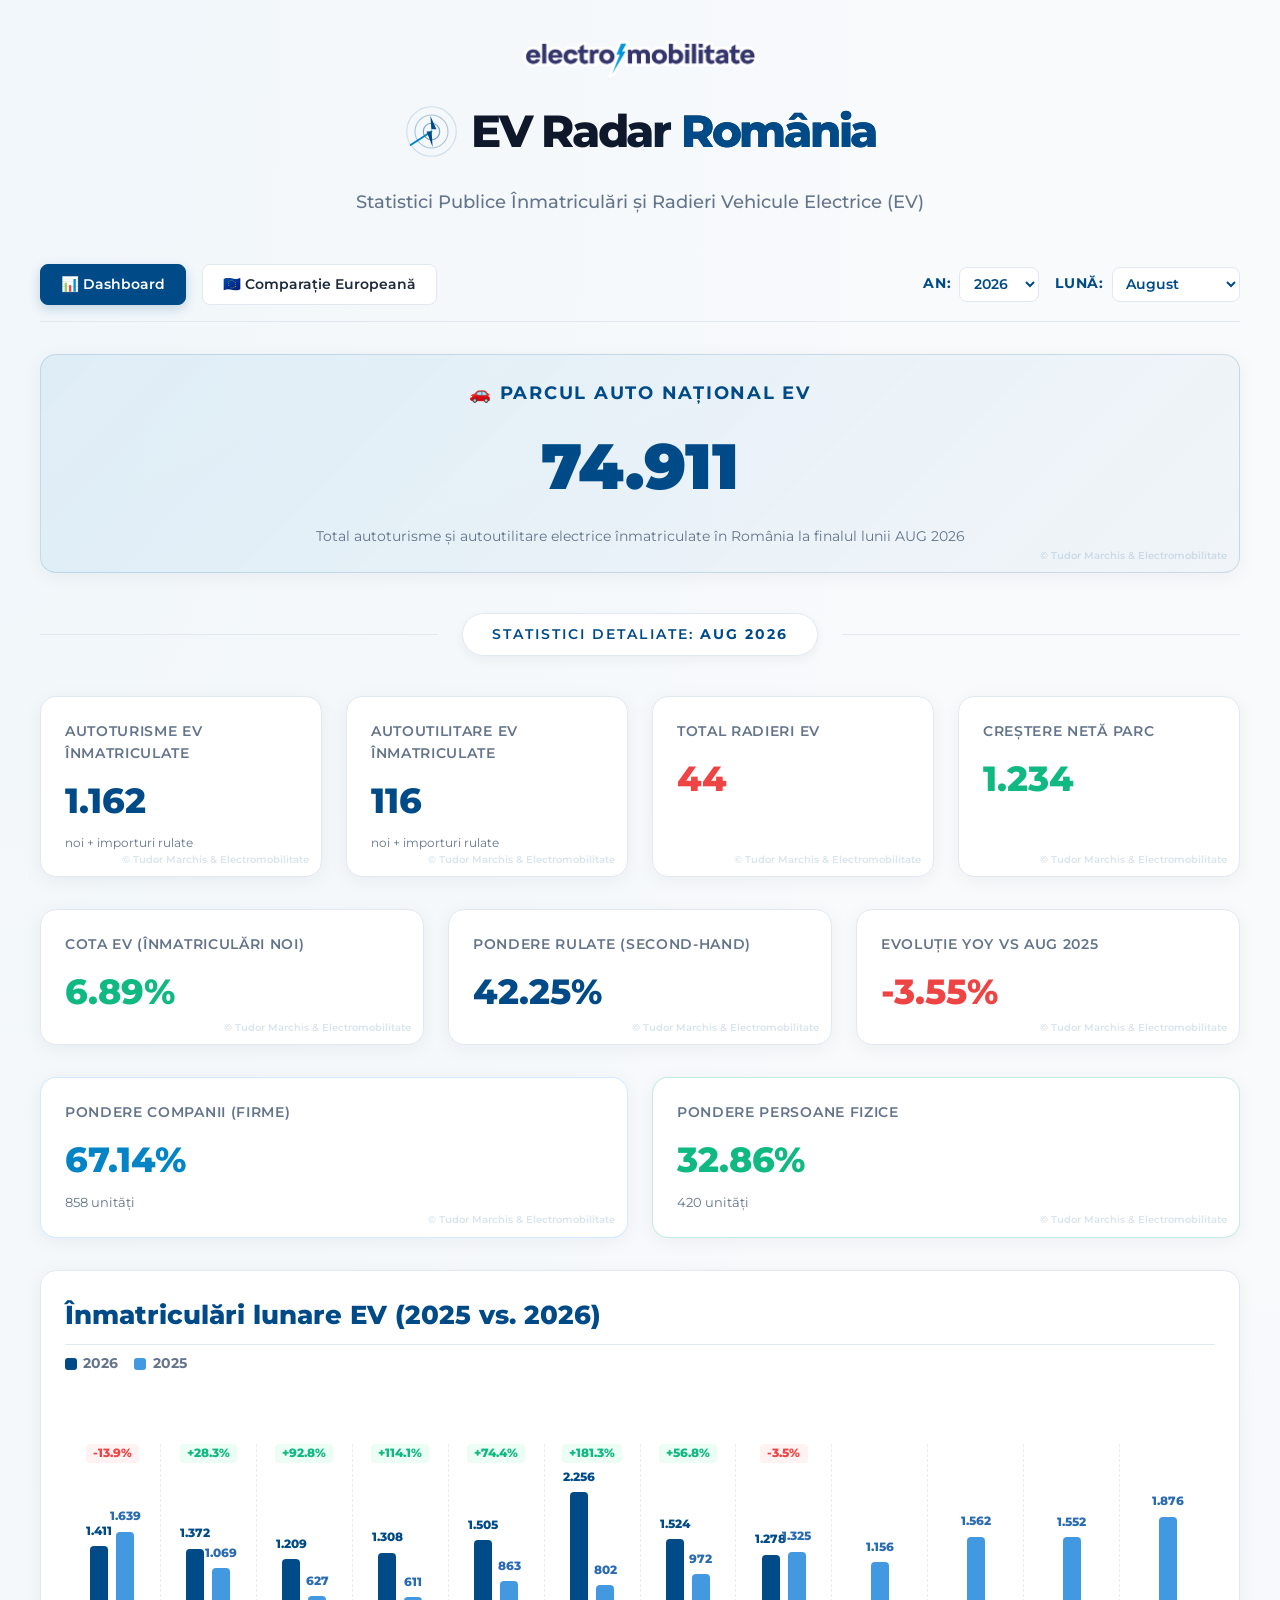
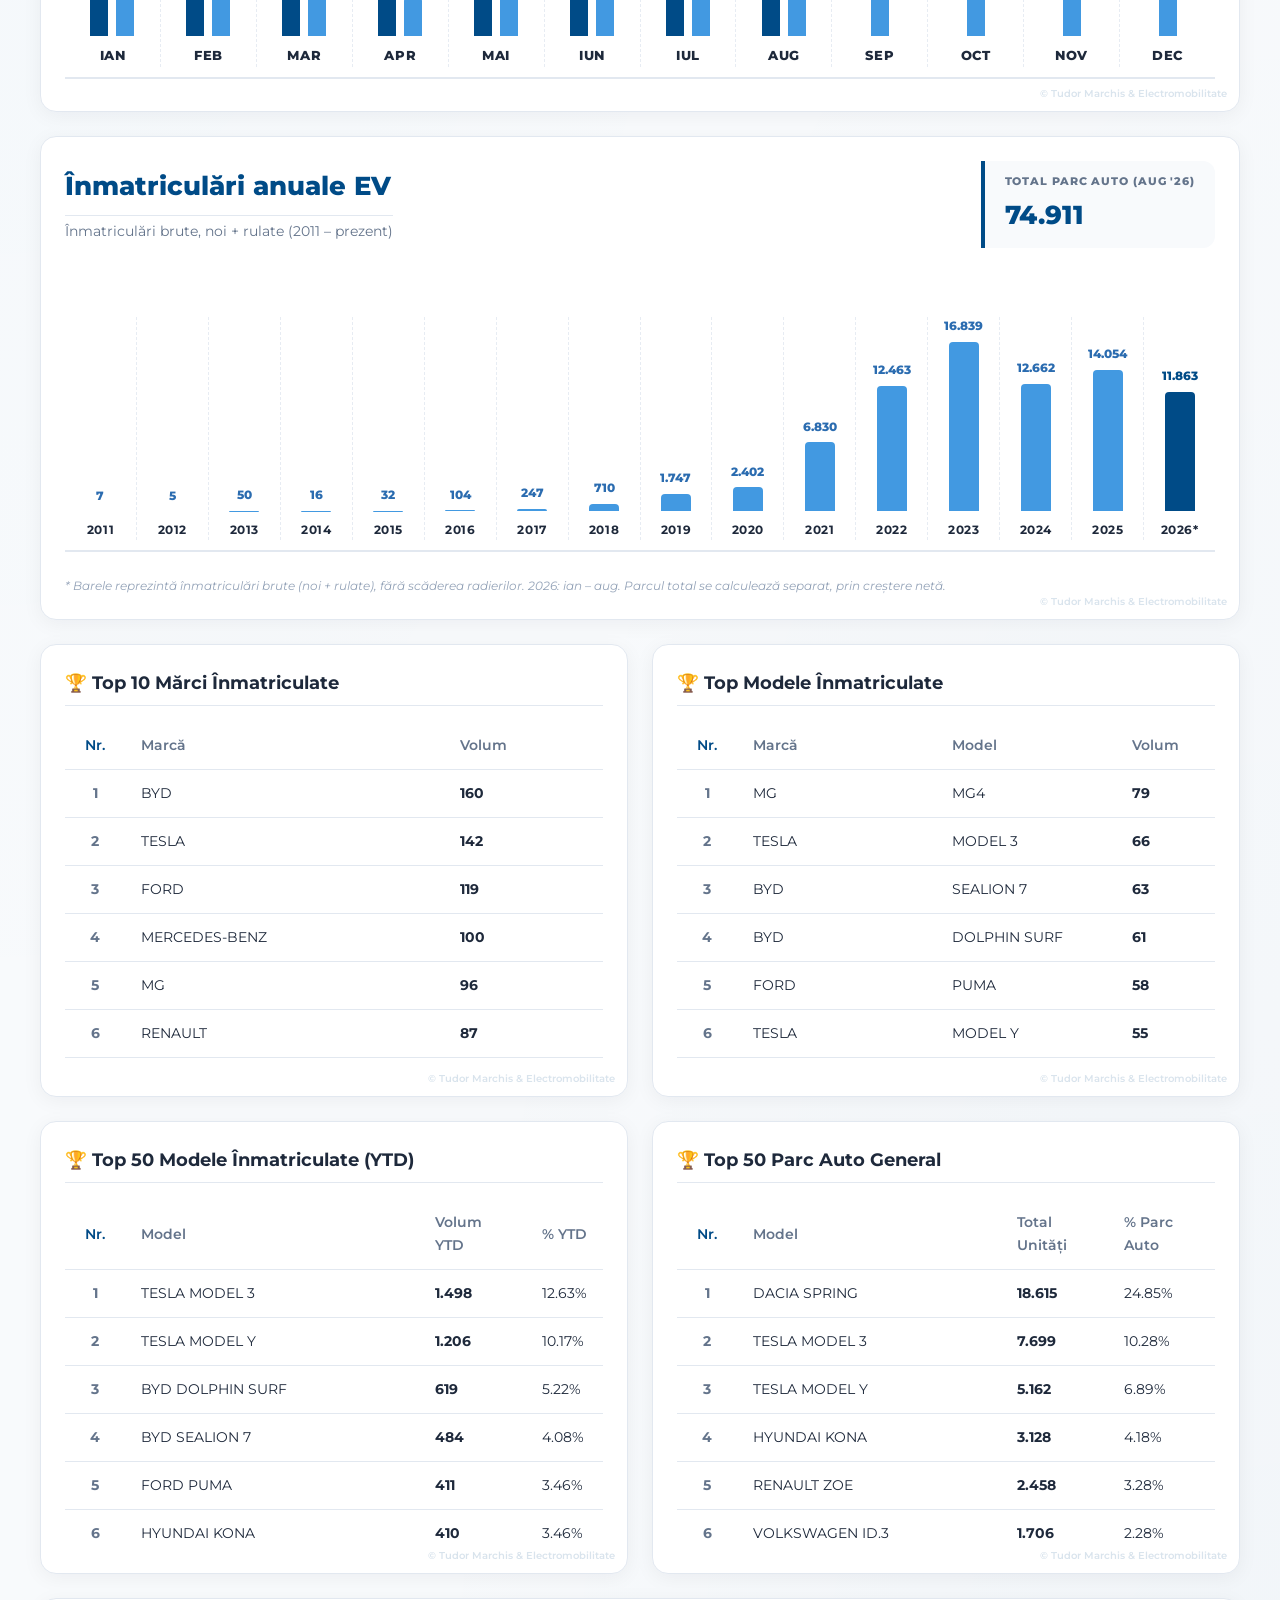
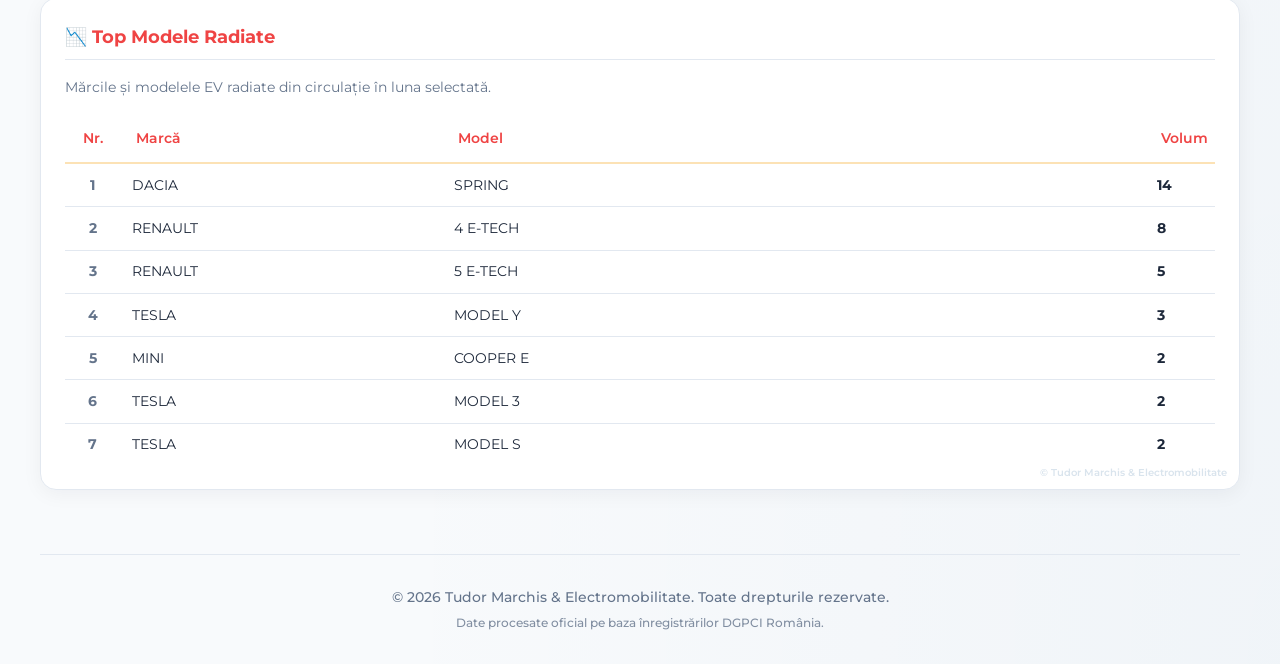
==== commit 8f698f0b: "Reconcile EV data and secure public dashboard" ====
--- a/index.html
+++ b/index.html
@@ -145,7 +145,7 @@
                  <div class="fleet-hero-card card animate-fade-in" style="margin-bottom: 1.5rem; text-align: center; background: linear-gradient(135deg, rgba(2, 132, 199, 0.08) 0%, rgba(0, 75, 135, 0.03) 100%); border-color: rgba(0, 75, 135, 0.15);">
                      <span class="stat-label" style="font-size: 1.1rem; letter-spacing: 0.1em; color: var(--primary-color); font-weight: 700;">🚗 PARCUL AUTO NAȚIONAL EV</span>
                      <div class="stat-value" id="val-national-fleet" style="font-size: 4rem; font-weight: 900; color: var(--primary-color); text-shadow: none; margin: 0.5rem 0;">0</div>
-                     <p style="color: var(--text-muted); font-size: 0.9rem;">Total vehicule electrice (M1 + N1) înmatriculate în România la finalul lunii <span id="fleet-month-name">-</span></p>
+                     <p style="color: var(--text-muted); font-size: 0.9rem;">Total autoturisme și autoutilitare electrice înmatriculate în România la finalul lunii <span id="fleet-month-name">-</span></p>
                  </div>
  
                  <!-- Delimitator Luna -->
@@ -156,12 +156,14 @@
                  <!-- Stats Grid 1 -->
                  <div class="stats-grid grid-4">
                      <div class="stat-card card">
-                         <span class="stat-label">Autoturisme Noi (M1)</span>
+                         <span class="stat-label">Autoturisme EV înmatriculate</span>
                          <div class="stat-value" id="val-auto-reg">0</div>
-                     </div>
-                     <div class="stat-card card">
-                         <span class="stat-label">Utilitare Noi (N1)</span>
+                         <p style="color: var(--text-muted); font-size: 0.75rem; margin-top: 0.25rem;">noi + importuri rulate</p>
+                     </div>
+                     <div class="stat-card card">
+                         <span class="stat-label">Autoutilitare EV înmatriculate</span>
                          <div class="stat-value" id="val-util-reg">0</div>
+                         <p style="color: var(--text-muted); font-size: 0.75rem; margin-top: 0.25rem;">noi + importuri rulate</p>
                      </div>
                      <div class="stat-card card">
                          <span class="stat-label">Total Radieri EV</span>
@@ -230,8 +232,8 @@
                      <div class="details-card card">
                          <div style="display: flex; justify-content: space-between; align-items: center; gap: 1rem; flex-wrap: wrap; margin-bottom: 1.5rem;">
                              <div>
-                                 <h3 style="font-size: 1.6rem; font-weight: 800; color: #004b87; margin-bottom: 0.25rem;">Evoluție Parc Auto EV</h3>
-                                 <p class="section-desc" style="margin-bottom: 0;">Istoric înmatriculări România (2011 – 2026)</p>
+                                 <h3 style="font-size: 1.6rem; font-weight: 800; color: #004b87; margin-bottom: 0.25rem;">Înmatriculări anuale EV</h3>
+                                 <p class="section-desc" style="margin-bottom: 0;">Înmatriculări brute, noi + rulate (2011 – prezent)</p>
                              </div>
                              <div class="annual-summary-box">
                                  <span class="annual-summary-title" id="annual-summary-title">TOTAL PARC AUTO (APR '26)</span>
@@ -365,6 +367,6 @@
          </footer>
      </div>
     
-    <script src="public.js?v=20260901_173802"></script>
+    <script src="public.js?v=20260903_4"></script>
 </body>
 </html>
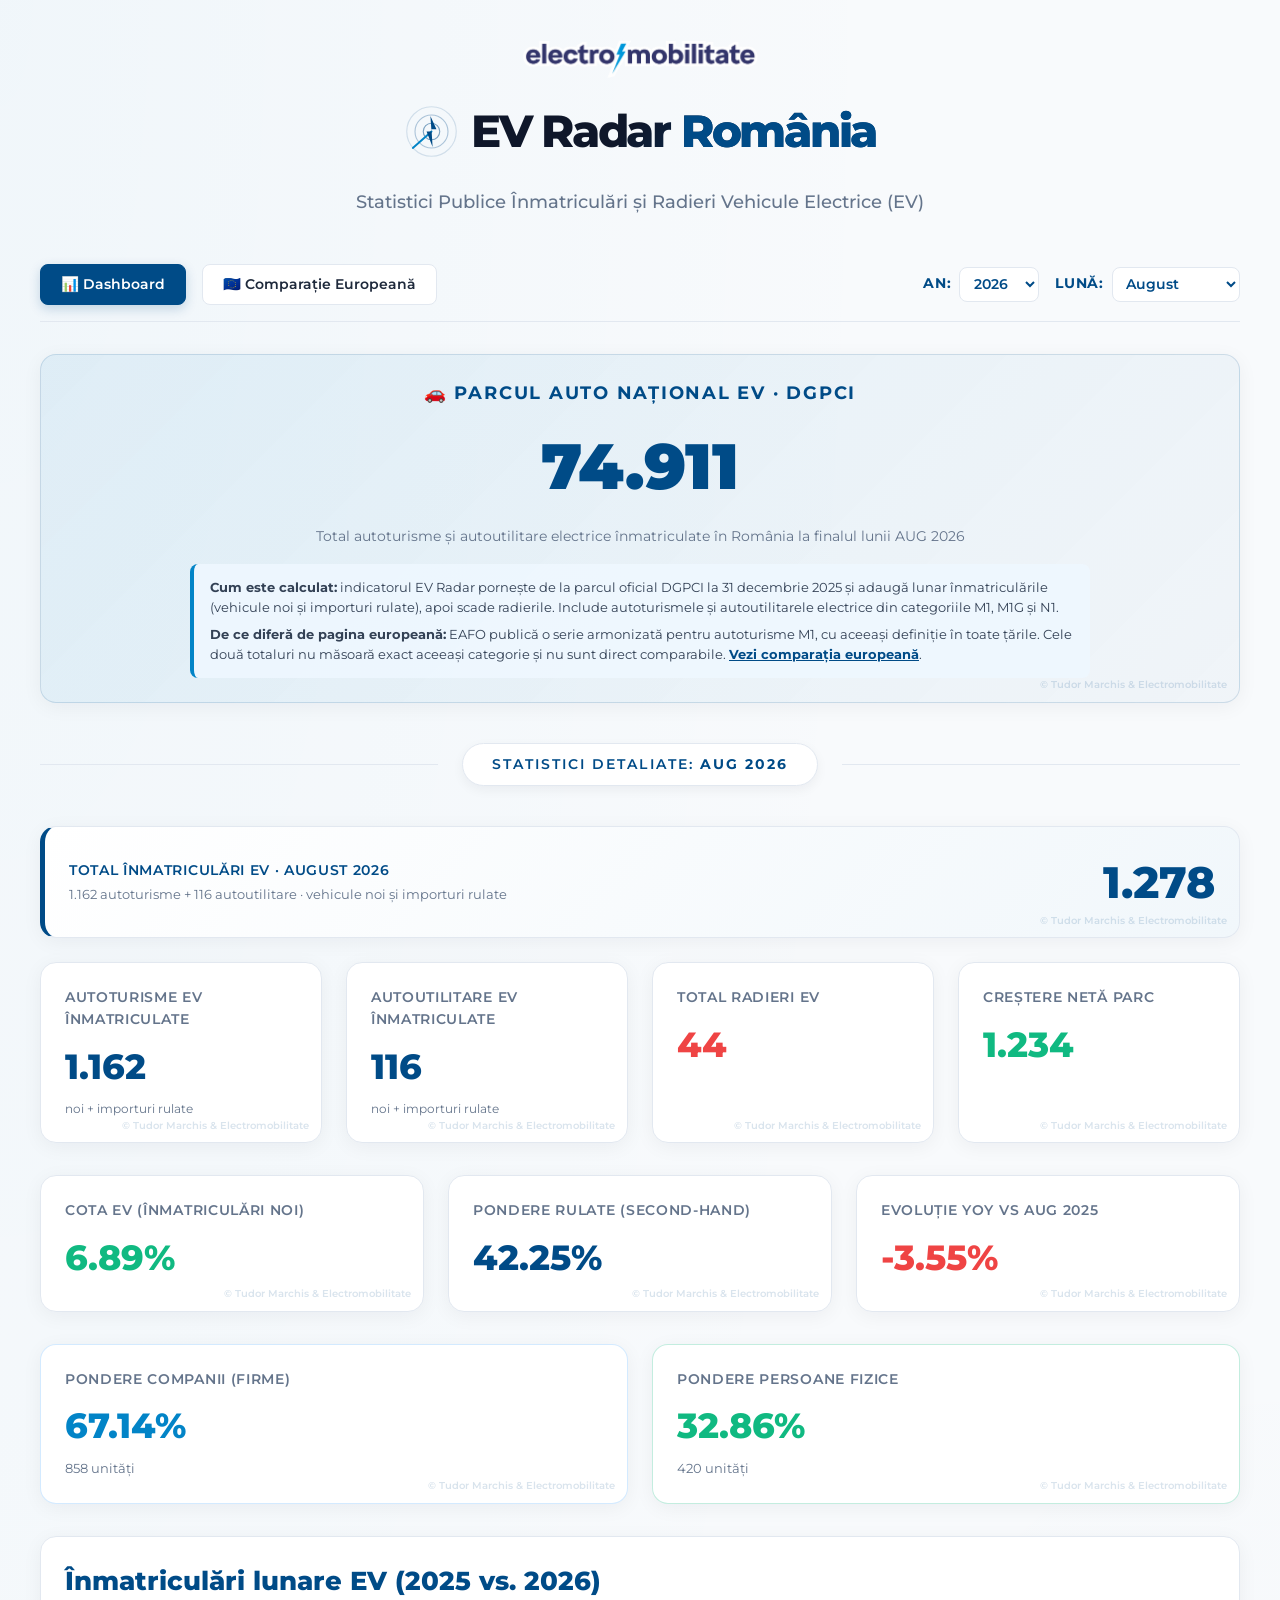
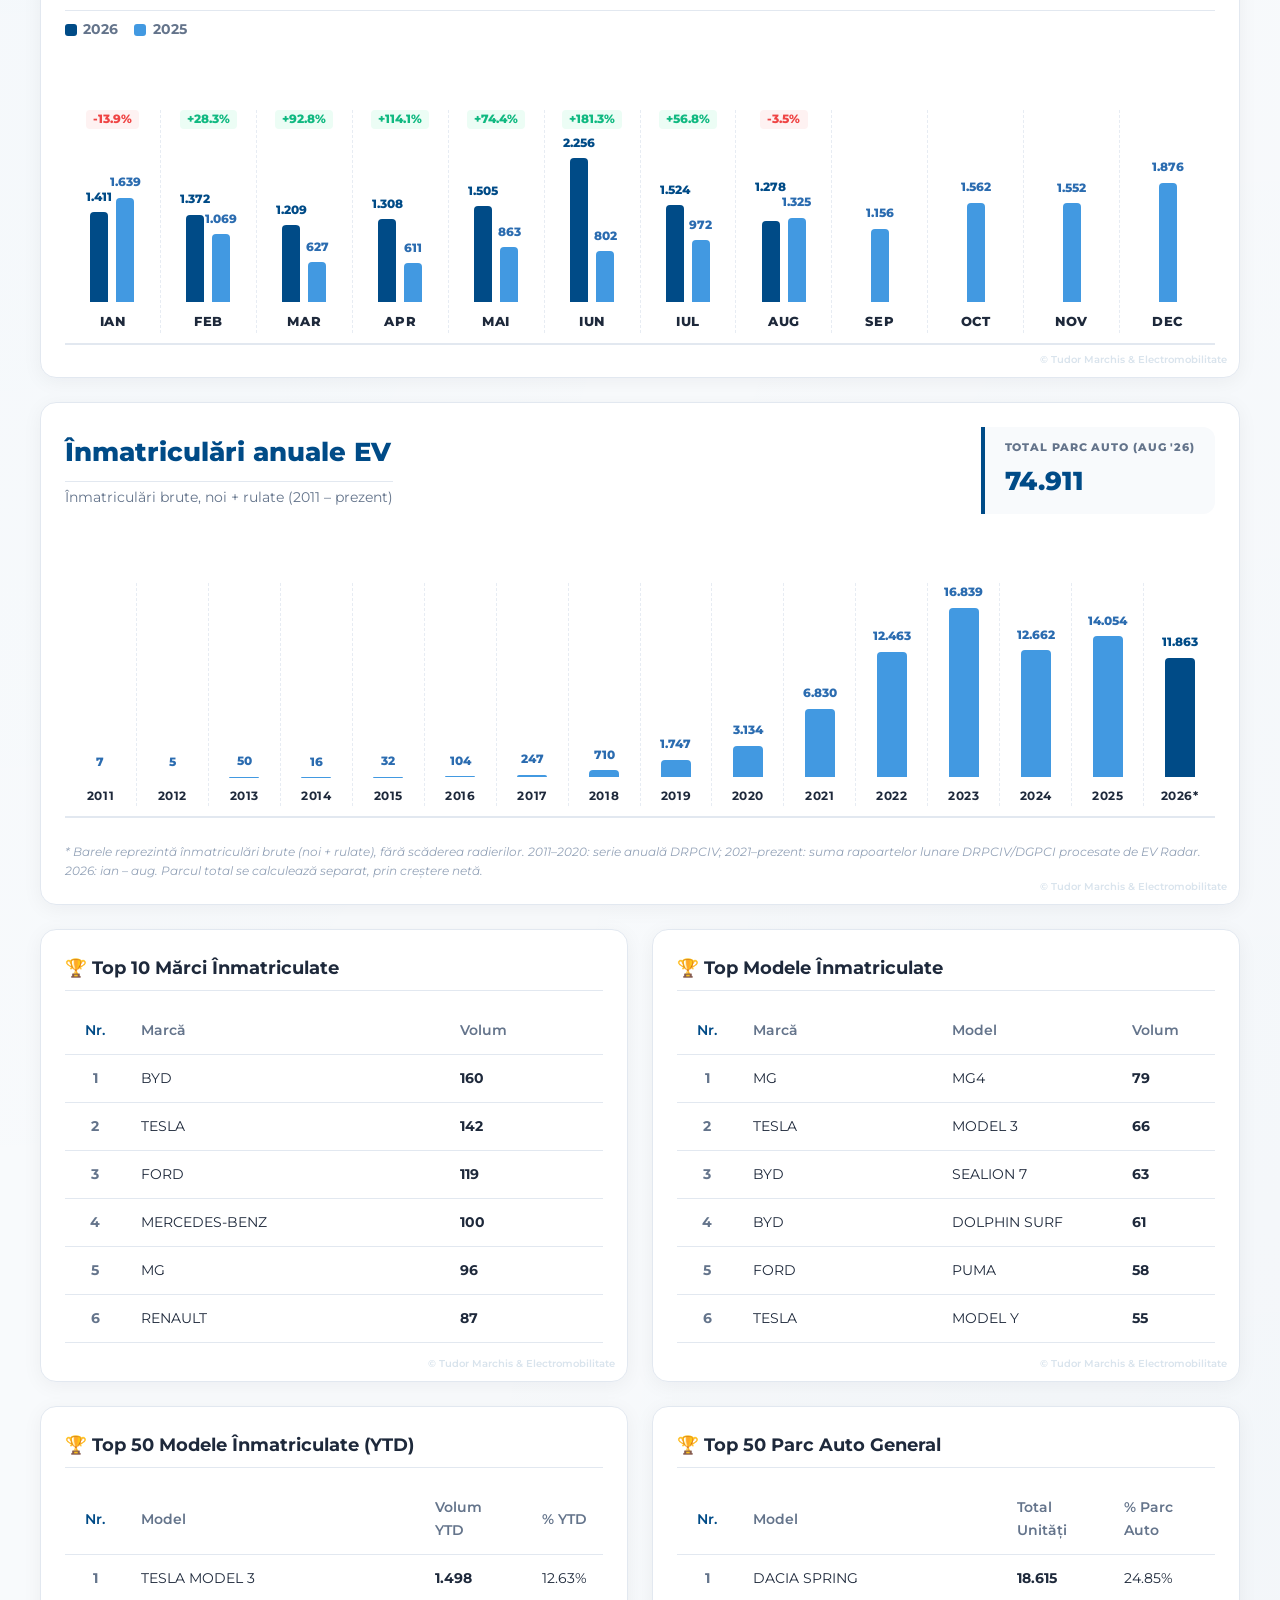
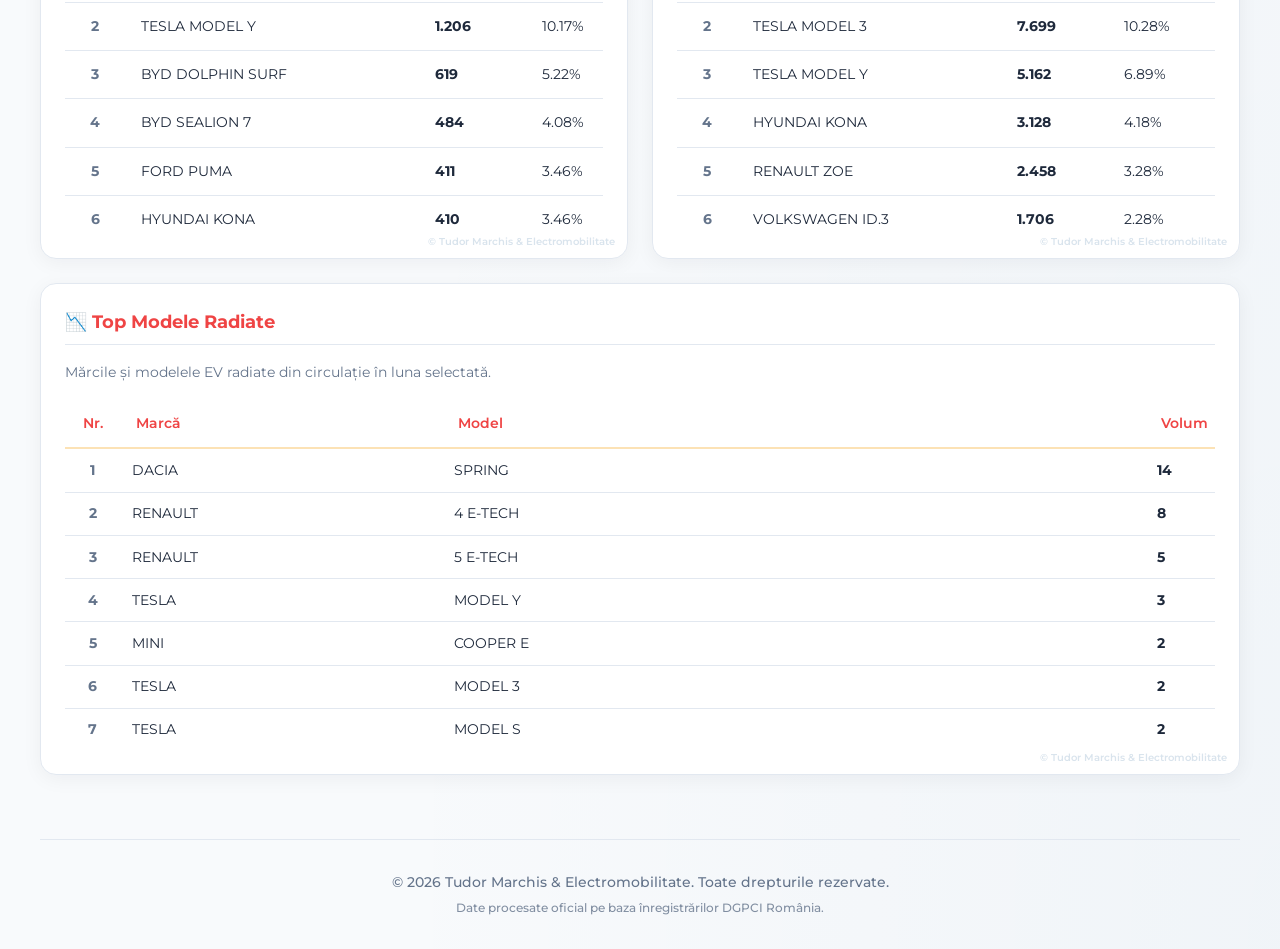
==== commit 4a8c25cb: "Keep public root dashboard in sync" ====
--- a/index.html
+++ b/index.html
@@ -44,7 +44,7 @@
     <link rel="preconnect" href="https://fonts.googleapis.com">
     <link rel="preconnect" href="https://fonts.gstatic.com" crossorigin>
     <link href="https://fonts.googleapis.com/css2?family=Montserrat:wght@400;500;600;700;800;900&family=Plus+Jakarta+Sans:wght@300;400;500;600;700&display=swap" rel="stylesheet">
-    <link rel="stylesheet" href="style.css?v=5">
+    <link rel="stylesheet" href="style.css?v=13">
     <style>
         /* Meniu public simplificat */
         .public-controls {
@@ -143,14 +143,26 @@
              <section class="results-section" id="results-dashboard">
                  <!-- Parcul Auto Hero -->
                  <div class="fleet-hero-card card animate-fade-in" style="margin-bottom: 1.5rem; text-align: center; background: linear-gradient(135deg, rgba(2, 132, 199, 0.08) 0%, rgba(0, 75, 135, 0.03) 100%); border-color: rgba(0, 75, 135, 0.15);">
-                     <span class="stat-label" style="font-size: 1.1rem; letter-spacing: 0.1em; color: var(--primary-color); font-weight: 700;">🚗 PARCUL AUTO NAȚIONAL EV</span>
+                     <span class="stat-label" style="font-size: 1.1rem; letter-spacing: 0.1em; color: var(--primary-color); font-weight: 700;">🚗 PARCUL AUTO NAȚIONAL EV · DGPCI</span>
                      <div class="stat-value" id="val-national-fleet" style="font-size: 4rem; font-weight: 900; color: var(--primary-color); text-shadow: none; margin: 0.5rem 0;">0</div>
                      <p style="color: var(--text-muted); font-size: 0.9rem;">Total autoturisme și autoutilitare electrice înmatriculate în România la finalul lunii <span id="fleet-month-name">-</span></p>
+                     <div class="data-definition-note" role="note" aria-label="Metodologia parcului auto național">
+                         <p><strong>Cum este calculat:</strong> indicatorul EV Radar pornește de la parcul oficial DGPCI la 31 decembrie 2025 și adaugă lunar înmatriculările (vehicule noi și importuri rulate), apoi scade radierile. Include autoturismele și autoutilitarele electrice din categoriile M1, M1G și N1.</p>
+                         <p><strong>De ce diferă de pagina europeană:</strong> EAFO publică o serie armonizată pentru autoturisme M1, cu aceeași definiție în toate țările. Cele două totaluri nu măsoară exact aceeași categorie și nu sunt direct comparabile. <a href="comparatie.html">Vezi comparația europeană</a>.</p>
+                     </div>
                  </div>
  
                  <!-- Delimitator Luna -->
                  <div class="month-divider animate-fade-in">
                      <span>Statistici detaliate: <strong id="divider-month-name">-</strong></span>
+                 </div>
+
+                 <div class="monthly-total-card card animate-slide-up" aria-live="polite">
+                     <div class="monthly-total-copy">
+                         <span class="stat-label">Total înmatriculări EV · <span id="monthly-total-period">-</span></span>
+                         <p id="monthly-total-breakdown">Autoturisme + autoutilitare · vehicule noi și importuri rulate</p>
+                     </div>
+                     <div class="stat-value" id="val-total-reg">0</div>
                  </div>
  
                  <!-- Stats Grid 1 -->
@@ -367,6 +379,6 @@
          </footer>
      </div>
     
-    <script src="public.js?v=20260903_4"></script>
+    <script src="public.js?v=20260904_1"></script>
 </body>
 </html>
--- a/style.css
+++ b/style.css
@@ -10,6 +10,470 @@
     --success-color: #10b981;
     --warning-color: #ef4444;
     --font-sans: 'Montserrat', 'Plus Jakarta Sans', -apple-system, BlinkMacSystemFont, "Segoe UI", Roboto, sans-serif;
+}
+
+/* --- COMPARAȚIE REGIONALĂ ȘI HARTĂ EV --- */
+.comparison-page .comparison-toolbar {
+    display: flex;
+    justify-content: space-between;
+    align-items: center;
+    gap: 1rem;
+    flex-wrap: wrap;
+    margin-bottom: 1.25rem;
+}
+
+.comparison-page .toggle-group {
+    display: inline-flex;
+    gap: 0.35rem;
+    padding: 0.3rem;
+    border: 1px solid var(--border-color);
+    border-radius: 12px;
+    background: #f1f5f9;
+}
+
+.comparison-page .toggle-button {
+    appearance: none;
+    border: 0;
+    border-radius: 9px;
+    background: transparent;
+    color: var(--text-muted);
+    cursor: pointer;
+    font: inherit;
+    font-size: 0.82rem;
+    font-weight: 700;
+    padding: 0.55rem 0.8rem;
+    transition: background 0.2s, color 0.2s, box-shadow 0.2s;
+}
+
+.comparison-page .toggle-button:hover {
+    color: var(--primary-color);
+}
+
+.comparison-page .toggle-button[aria-pressed="true"] {
+    background: #ffffff;
+    color: var(--primary-color);
+    box-shadow: 0 2px 9px rgba(15, 23, 42, 0.09);
+}
+
+.comparison-page .toggle-button:focus-visible,
+.comparison-page .country-select:focus-visible {
+    outline: 3px solid rgba(2, 132, 199, 0.3);
+    outline-offset: 2px;
+}
+
+.comparison-page .comparison-period-controls {
+    display: flex;
+    align-items: center;
+    gap: 0.55rem;
+    flex-wrap: wrap;
+}
+
+.comparison-page .comparison-period-label {
+    color: var(--text-muted);
+    font-size: 0.78rem;
+    font-weight: 700;
+    letter-spacing: 0.04em;
+    text-transform: uppercase;
+}
+
+.comparison-page .comparison-map-card {
+    margin-bottom: 2rem;
+    padding: 1.25rem;
+}
+
+.comparison-page .map-card-header {
+    display: flex;
+    justify-content: space-between;
+    align-items: flex-start;
+    gap: 1rem;
+    margin-bottom: 1rem;
+}
+
+.comparison-page .map-card-header h2 {
+    font-size: 1.25rem;
+    margin-bottom: 0.25rem;
+}
+
+.comparison-page .map-layout {
+    display: grid;
+    grid-template-columns: minmax(0, 2fr) minmax(230px, 0.8fr);
+    gap: 1rem;
+    align-items: stretch;
+}
+
+.comparison-page .map-shell {
+    position: relative;
+    min-height: 430px;
+    overflow: hidden;
+    border: 1px solid #dbe7f0;
+    border-radius: 14px;
+    background: #f3f8fb;
+}
+
+.comparison-page #europe-map {
+    display: block;
+    width: 100%;
+    height: 430px;
+    -webkit-tap-highlight-color: transparent;
+    user-select: none;
+}
+
+.comparison-page .map-country {
+    fill: #dce6ec;
+    stroke: #ffffff;
+    stroke-width: 1.2;
+    outline: none;
+    vector-effect: non-scaling-stroke;
+    transition: fill 0.18s, opacity 0.18s, stroke 0.18s;
+}
+
+.comparison-page .map-country.has-data {
+    cursor: pointer;
+}
+
+.comparison-page .map-country.has-data:hover,
+.comparison-page .map-country.has-data:focus {
+    filter: brightness(0.96);
+    stroke: #0f172a;
+    stroke-width: 1.8;
+}
+
+.comparison-page .map-country.is-selected {
+    stroke: #0f172a;
+    stroke-width: 2.4;
+}
+
+.comparison-page .map-country.is-romania {
+    stroke: #f97316;
+    stroke-width: 3;
+}
+
+.comparison-page .map-marker {
+    cursor: pointer;
+    fill: #ffffff;
+    stroke: var(--primary-color);
+    stroke-width: 2;
+    vector-effect: non-scaling-stroke;
+}
+
+.comparison-page .map-marker.is-romania {
+    fill: #fff7ed;
+    stroke: #f97316;
+    stroke-width: 3;
+}
+
+.comparison-page .map-hotspots {
+    position: absolute;
+    inset: 0;
+    z-index: 5;
+    pointer-events: none;
+}
+
+.comparison-page .map-hotspot {
+    position: absolute;
+    width: 14px;
+    height: 14px;
+    padding: 0;
+    transform: translate(-50%, -50%);
+    border: 2px solid var(--primary-color);
+    border-radius: 50%;
+    background: #ffffff;
+    box-shadow: none;
+    cursor: pointer;
+    pointer-events: auto;
+    -webkit-tap-highlight-color: transparent;
+}
+
+.comparison-page .map-hotspot:hover,
+.comparison-page .map-hotspot:focus-visible,
+.comparison-page .map-hotspot.is-selected {
+    width: 18px;
+    height: 18px;
+    outline: 3px solid rgba(2, 132, 199, 0.2);
+    outline-offset: 2px;
+}
+
+.comparison-page .map-hotspot.is-romania {
+    border-color: #f97316;
+    background: #fff7ed;
+}
+
+.comparison-page .map-tooltip {
+    position: absolute;
+    z-index: 8;
+    width: min(250px, calc(100% - 24px));
+    pointer-events: none;
+    border: 1px solid rgba(15, 23, 42, 0.12);
+    border-radius: 12px;
+    background: rgba(255, 255, 255, 0.98);
+    box-shadow: 0 14px 38px rgba(15, 23, 42, 0.16);
+    padding: 0.85rem;
+    opacity: 0;
+    transform: translateY(4px);
+    transition: opacity 0.14s, transform 0.14s;
+}
+
+.comparison-page .map-tooltip.is-visible {
+    opacity: 1;
+    transform: translateY(0);
+}
+
+.comparison-page .map-tooltip strong {
+    display: block;
+    color: var(--primary-color);
+    font-size: 0.95rem;
+    margin-bottom: 0.45rem;
+}
+
+.comparison-page .map-tooltip-grid {
+    display: grid;
+    grid-template-columns: 1fr auto;
+    gap: 0.25rem 0.75rem;
+    color: var(--text-muted);
+    font-size: 0.76rem;
+}
+
+.comparison-page .map-tooltip-grid b {
+    color: var(--text-color);
+    text-align: right;
+}
+
+.comparison-page .map-side-panel {
+    display: flex;
+    flex-direction: column;
+    gap: 0.9rem;
+    border: 1px solid var(--border-color);
+    border-radius: 14px;
+    background: #fbfdff;
+    padding: 1rem;
+}
+
+.comparison-page .country-select {
+    width: 100%;
+    border: 1px solid var(--border-color);
+    border-radius: 9px;
+    background: #ffffff;
+    color: var(--primary-color);
+    font: inherit;
+    font-size: 0.88rem;
+    font-weight: 700;
+    padding: 0.65rem 0.75rem;
+}
+
+.comparison-page .selected-country-card {
+    flex: 1;
+    border-radius: 12px;
+    background: linear-gradient(150deg, #ffffff, #f1f7fb);
+    padding: 1rem;
+}
+
+.comparison-page .selected-country-name {
+    color: var(--primary-color);
+    font-size: 1.15rem;
+    font-weight: 800;
+}
+
+.comparison-page .selected-country-value {
+    color: var(--text-color);
+    font-size: 2rem;
+    font-weight: 900;
+    letter-spacing: -0.04em;
+    margin: 0.5rem 0 0.75rem;
+}
+
+.comparison-page .selected-country-stats {
+    display: grid;
+    gap: 0.6rem;
+}
+
+.comparison-page .selected-country-stat {
+    display: flex;
+    justify-content: space-between;
+    gap: 0.75rem;
+    padding-top: 0.55rem;
+    border-top: 1px solid var(--border-color);
+    color: var(--text-muted);
+    font-size: 0.78rem;
+}
+
+.comparison-page .selected-country-stat strong {
+    color: var(--text-color);
+    text-align: right;
+}
+
+.comparison-page .map-legend {
+    display: flex;
+    flex-wrap: wrap;
+    gap: 0.45rem 0.8rem;
+    margin-top: 0.8rem;
+    color: var(--text-muted);
+    font-size: 0.72rem;
+}
+
+.comparison-page .legend-item {
+    display: inline-flex;
+    align-items: center;
+    gap: 0.3rem;
+}
+
+.comparison-page .legend-swatch {
+    width: 13px;
+    height: 13px;
+    border: 1px solid rgba(15, 23, 42, 0.1);
+    border-radius: 3px;
+}
+
+.comparison-page .comparison-summary-grid {
+    display: grid;
+    grid-template-columns: repeat(3, minmax(0, 1fr));
+    gap: 1rem;
+    margin-bottom: 2rem;
+}
+
+.comparison-page .comparison-summary-card {
+    text-align: center;
+}
+
+.comparison-page .comparison-summary-card .stat-value {
+    font-size: 1.85rem;
+}
+
+.comparison-page .comparison-details-grid {
+    display: grid;
+    grid-template-columns: repeat(2, minmax(0, 1fr));
+    gap: 1.5rem;
+}
+
+.comparison-page .chart-card h3 {
+    font-size: 1.05rem;
+    margin-bottom: 0.35rem;
+}
+
+.comparison-page .comparison-source-note {
+    color: var(--text-muted);
+    font-size: 0.76rem;
+    line-height: 1.55;
+    margin-top: 0.85rem;
+}
+
+.comparison-page .comparison-source-note a {
+    color: var(--primary-color);
+    font-weight: 700;
+}
+
+.data-definition-note {
+    max-width: 900px;
+    margin: 1rem auto 0;
+    padding: 0.85rem 1rem;
+    border-left: 4px solid var(--secondary-color);
+    border-radius: 8px;
+    background: rgba(239, 248, 255, 0.9);
+    color: #334155;
+    font-size: 0.8rem;
+    line-height: 1.55;
+    text-align: left;
+}
+
+.data-definition-note p + p {
+    margin-top: 0.45rem;
+}
+
+.data-definition-note a,
+.comparison-page .comparison-notice a {
+    color: var(--primary-color);
+    font-weight: 700;
+}
+
+.comparison-page .comparison-notice {
+    border-left: 4px solid var(--secondary-color);
+    border-radius: 8px;
+    background: #eff8ff;
+    color: #334155;
+    font-size: 0.8rem;
+    line-height: 1.55;
+    padding: 0.75rem 0.9rem;
+}
+
+.comparison-page .is-hidden {
+    display: none !important;
+}
+
+.sr-only {
+    position: absolute;
+    width: 1px;
+    height: 1px;
+    padding: 0;
+    margin: -1px;
+    overflow: hidden;
+    clip: rect(0, 0, 0, 0);
+    white-space: nowrap;
+    border: 0;
+}
+
+@media (max-width: 900px) {
+    .comparison-page .map-layout,
+    .comparison-page .comparison-details-grid {
+        grid-template-columns: 1fr;
+    }
+
+    .comparison-page .comparison-summary-grid {
+        grid-template-columns: 1fr;
+    }
+}
+
+@media (max-width: 640px) {
+    .comparison-page .comparison-toolbar,
+    .comparison-page .map-card-header {
+        align-items: stretch;
+        flex-direction: column;
+    }
+
+    .comparison-page .toggle-group {
+        display: grid;
+        grid-template-columns: repeat(2, minmax(0, 1fr));
+        width: 100%;
+    }
+
+    .comparison-page .toggle-button {
+        padding: 0.55rem 0.35rem;
+    }
+
+    .comparison-page .comparison-period-controls {
+        display: grid;
+        grid-template-columns: auto 1fr auto 1fr;
+        width: 100%;
+    }
+
+    .comparison-page .comparison-period-controls .month-select {
+        min-width: 0 !important;
+        width: 100%;
+    }
+
+    .comparison-page .map-shell,
+    .comparison-page #europe-map {
+        height: 390px;
+        min-height: 390px;
+    }
+
+    .comparison-page .map-hotspot {
+        width: 18px;
+        height: 18px;
+    }
+
+    .comparison-page .map-hotspot:hover,
+    .comparison-page .map-hotspot:focus-visible,
+    .comparison-page .map-hotspot.is-selected {
+        width: 22px;
+        height: 22px;
+    }
+
+    .comparison-page .selected-country-value {
+        font-size: 1.75rem;
+    }
+
+    .data-definition-note {
+        padding: 0.75rem 0.8rem;
+    }
 }
 
 * {
@@ -629,13 +1093,40 @@
     margin-left: 1.5rem;
 }
 
-.month-divider span {
+.month-divider > span {
     background: #ffffff;
     padding: 0.6rem 1.8rem;
     border: 1px solid var(--border-color);
     border-radius: 50px;
     box-shadow: 0 4px 12px rgba(15, 23, 42, 0.05);
     backdrop-filter: blur(8px);
+}
+
+.monthly-total-card {
+    display: flex;
+    align-items: center;
+    justify-content: space-between;
+    gap: 1.5rem;
+    margin-bottom: 1.5rem;
+    padding: 1.25rem 1.5rem;
+    border-left: 5px solid var(--primary-color);
+    background: linear-gradient(135deg, #ffffff 0%, #f1f7fb 100%);
+}
+
+.monthly-total-card .stat-label {
+    margin-bottom: 0.2rem;
+    color: var(--primary-color);
+}
+
+.monthly-total-card .stat-value {
+    flex: 0 0 auto;
+    font-size: 2.75rem;
+}
+
+.monthly-total-copy p {
+    color: var(--text-muted);
+    font-size: 0.82rem;
+    line-height: 1.45;
 }
 
 /* Admin panel display controls */
@@ -820,7 +1311,7 @@
     position: relative;
 }
 
-#monthly-comp-list, #annual-evolution-list {
+#monthly-comp-list, #annual-evolution-list, #ev-share-trend-list {
     display: flex;
     align-items: flex-end;
     justify-content: space-between;
@@ -914,6 +1405,10 @@
     color: #004b87;
 }
 
+.v-bar-val-static.is-staggered {
+    margin-bottom: 24px;
+}
+
 /* Badge-uri de crestere */
 .growth-badges-row {
     display: flex;
@@ -1040,7 +1535,7 @@
         /* nu are overflow, inner-ul se intinde liber */
         display: block !important;
     }
-    #monthly-comp-list {
+    #monthly-comp-list, #ev-share-trend-list {
         display: flex !important;
         align-items: flex-end !important;
         min-width: 660px !important;
@@ -1069,6 +1564,18 @@
     .v-bar-val-static {
         font-size: 0.58rem !important;
     }
+    .v-bar-val-static.is-staggered {
+        margin-bottom: 21px !important;
+    }
+    .monthly-total-card {
+        align-items: flex-start;
+        flex-direction: column;
+        gap: 0.5rem;
+        padding: 1rem;
+    }
+    .monthly-total-card .stat-value {
+        font-size: 2.5rem;
+    }
 
     /* Responsive Tables on mobile */
     .table-container {
@@ -1140,5 +1647,3 @@
         text-align: right !important;
     }
 }
-
-
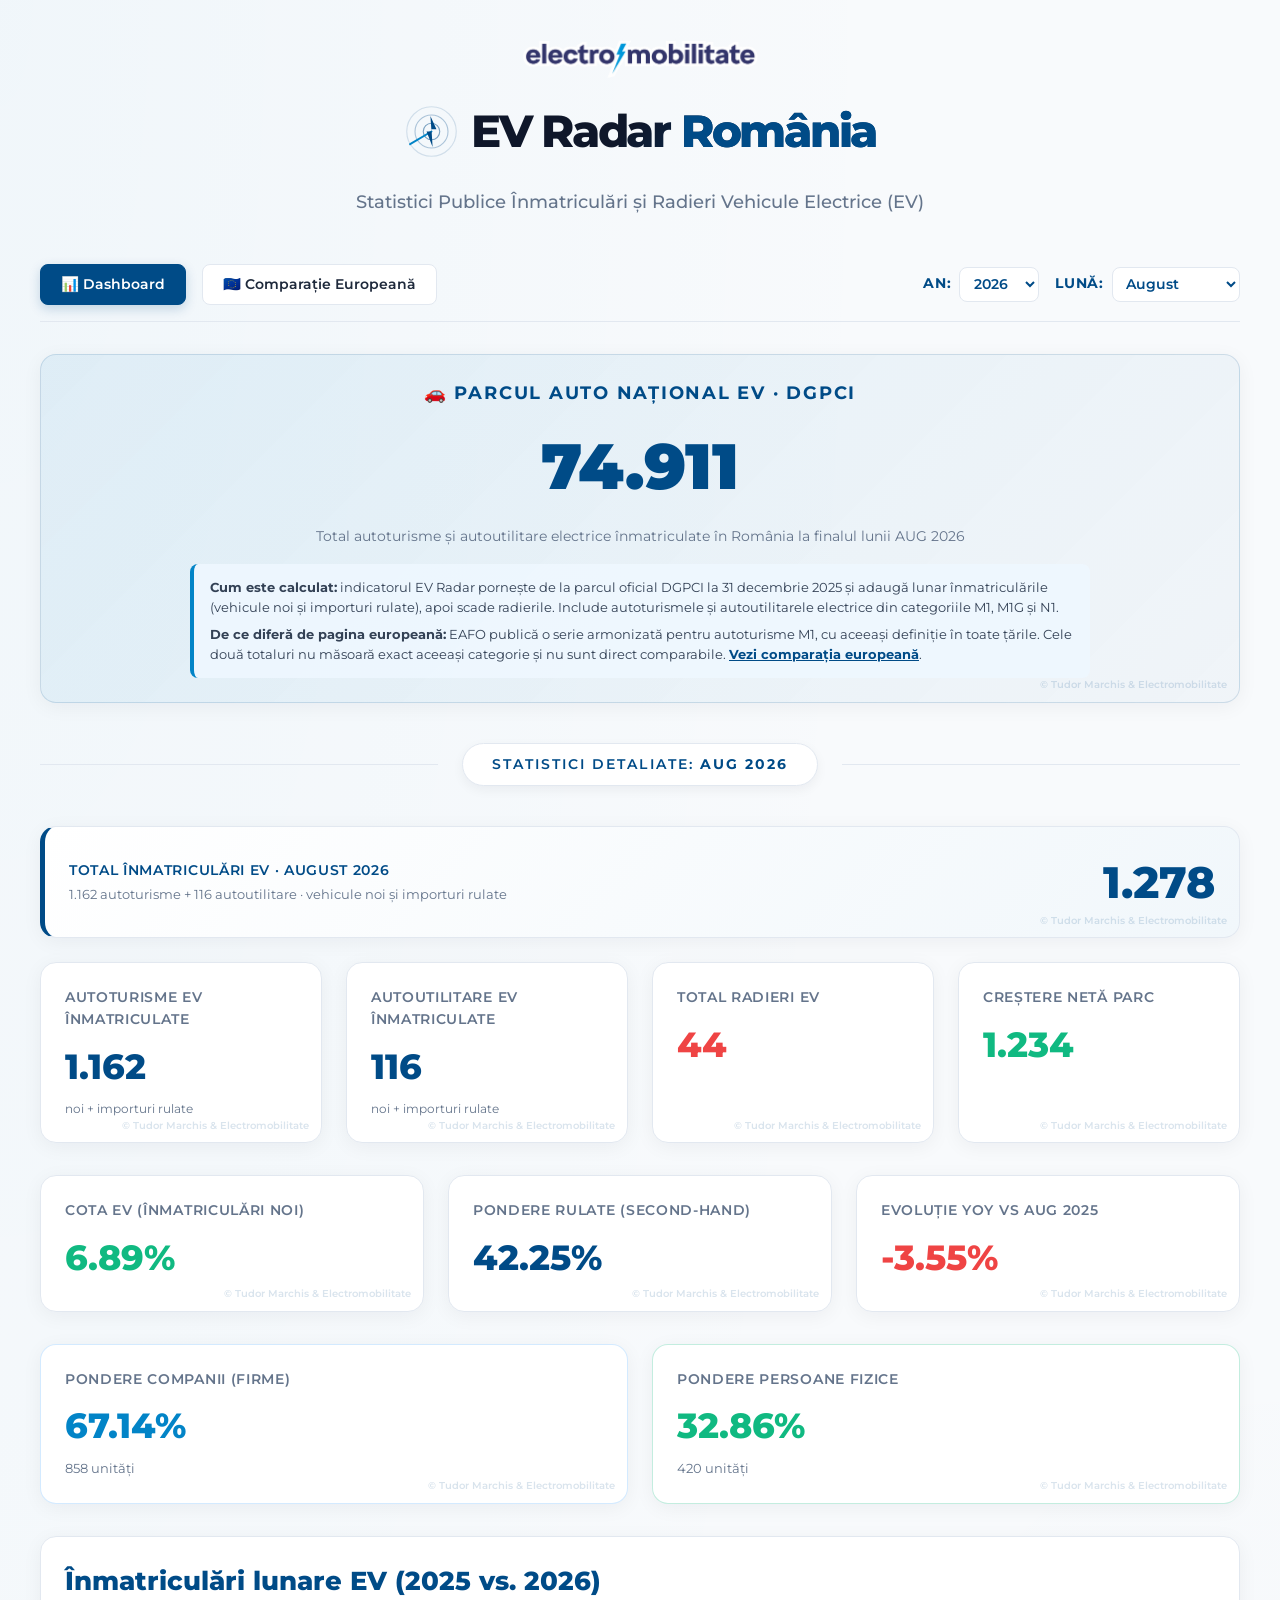
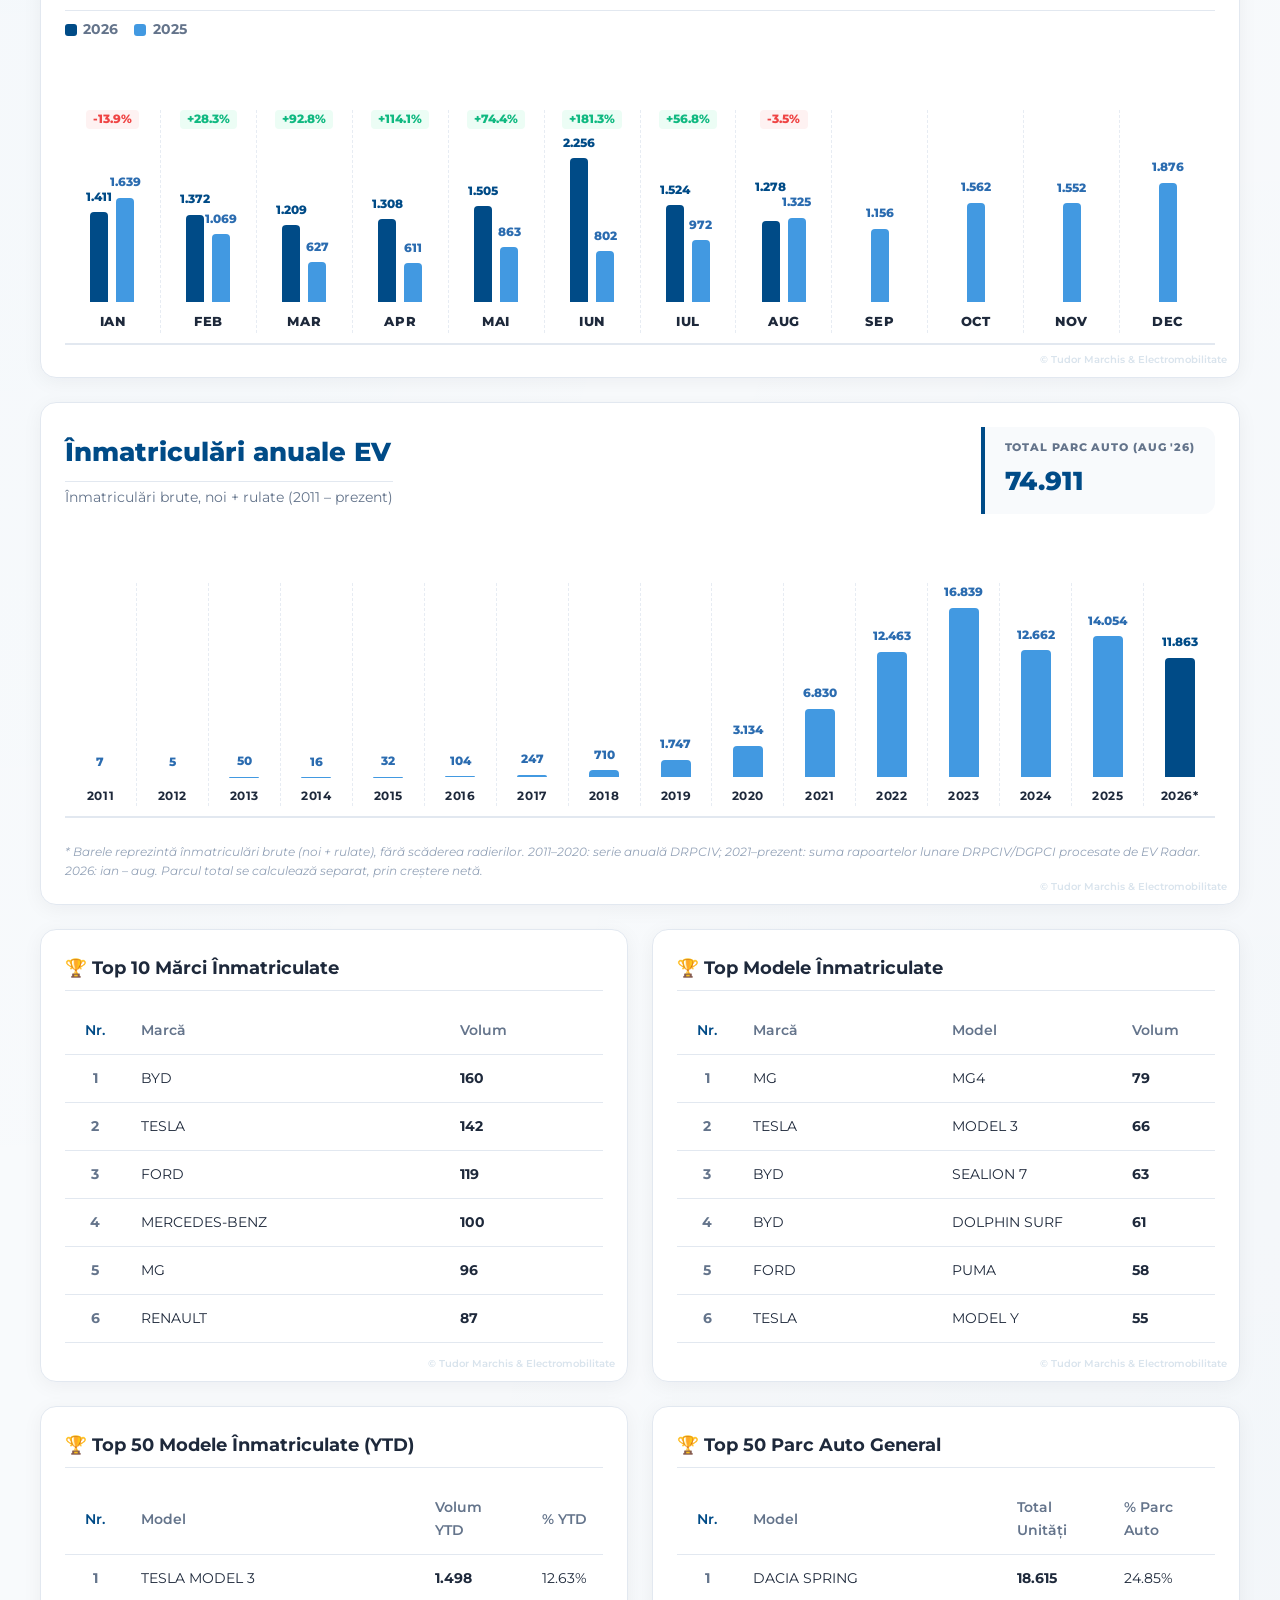
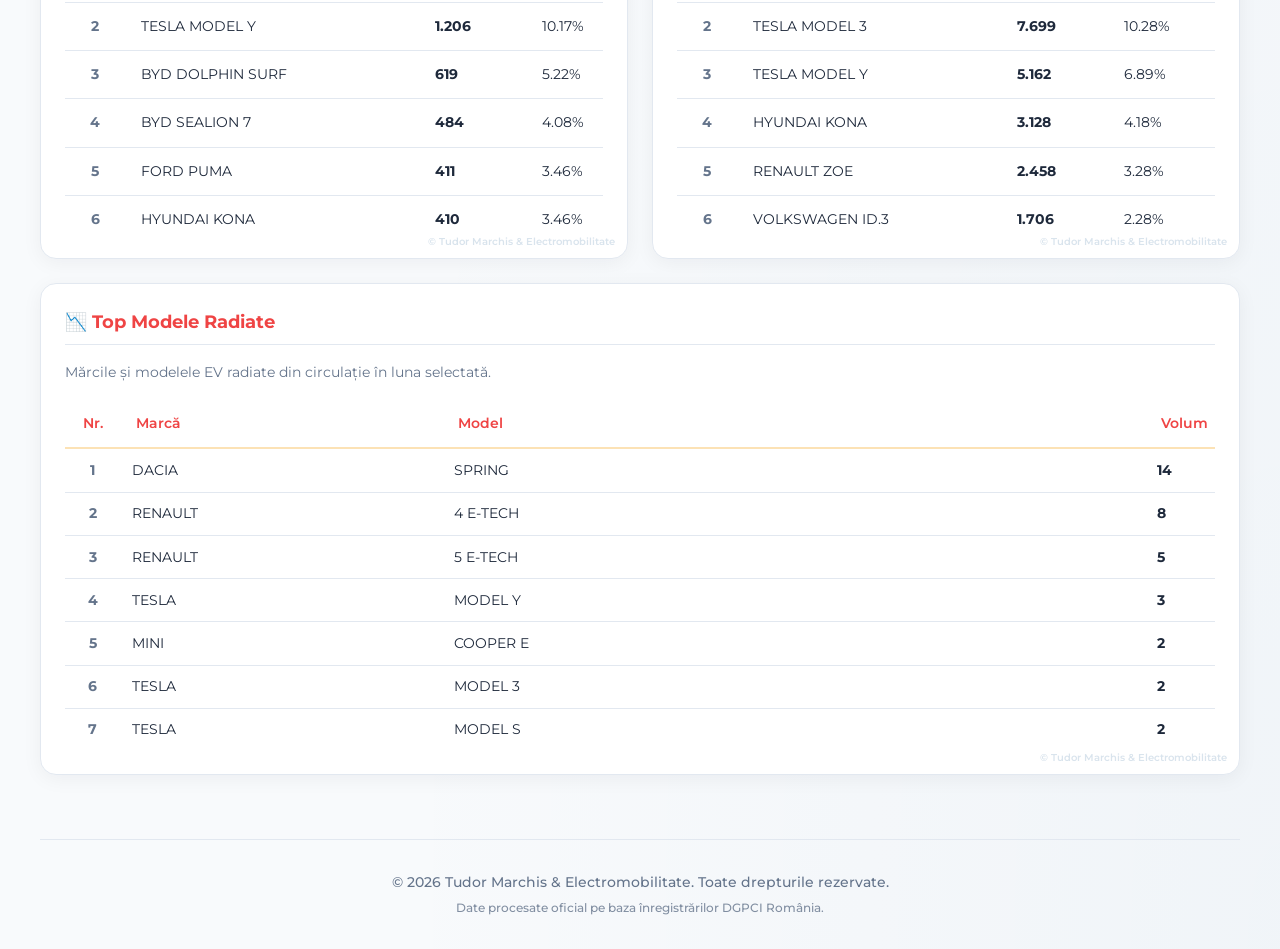
==== commit 6ffed2b0: "Consolidate public dashboard routes" ====
--- a/index.html
+++ b/index.html
@@ -12,6 +12,13 @@
     <meta http-equiv="Cache-Control" content="no-cache, no-store, must-revalidate" />
     <meta http-equiv="Pragma" content="no-cache" />
     <meta http-equiv="Expires" content="0" />
+    <link rel="canonical" href="https://evradar.electromobilitate.com/">
+    <script>
+      if (/\/index\.html$/.test(window.location.pathname)) {
+        const rootPath = window.location.pathname.slice(0, -'index.html'.length);
+        window.location.replace(rootPath + window.location.search + window.location.hash);
+      }
+    </script>
     <!-- Google Analytics (GA4) - Monitorizare Statistici Trafic -->
     <script async src="https://www.googletagmanager.com/gtag/js?id=G-B19F9R252Y"></script>
     <script>
@@ -23,14 +30,14 @@
     </script>
     <!-- Open Graph / Social Media Preview Meta Tags -->
     <meta property="og:type" content="website">
-    <meta property="og:url" content="https://tudormarchis95-ux.github.io/ev-radar-ro/public.html">
+    <meta property="og:url" content="https://evradar.electromobilitate.com/">
     <meta property="og:title" content="EV Radar România - date înmatriculări vehicule electrice">
     <meta property="og:description" content="Procesator și Agregator Lunar de Date Înmatriculări și Radieri EV din România. Partener Electromobilitate.">
     <meta property="og:image" content="https://tudormarchis95-ux.github.io/ev-radar-ro/social_preview.png">
 
     <!-- Twitter Card Meta Tags -->
     <meta name="twitter:card" content="summary_large_image">
-    <meta name="twitter:url" content="https://tudormarchis95-ux.github.io/ev-radar-ro/public.html">
+    <meta name="twitter:url" content="https://evradar.electromobilitate.com/">
     <meta name="twitter:title" content="EV Radar România - date înmatriculări vehicule electrice">
     <meta name="twitter:description" content="Procesator și Agregator Lunar de Date Înmatriculări și Radieri EV din România. Partener Electromobilitate.">
     <meta name="twitter:image" content="https://tudormarchis95-ux.github.io/ev-radar-ro/social_preview.png">
@@ -105,7 +112,7 @@
         <!-- Meniu Navigare Public -->
         <div class="nav-header" style="display: flex; justify-content: space-between; align-items: center; margin-bottom: 2rem; border-bottom: 1px solid var(--border-color); padding-bottom: 1rem; flex-wrap: wrap; gap: 1rem;">
             <div class="nav-links" style="display: flex; gap: 1rem;">
-                <a href="index.html" class="nav-btn active" style="background: var(--primary-color); border: 1px solid var(--primary-color); color: #ffffff; box-shadow: 0 4px 12px rgba(0, 75, 135, 0.2); font-weight: 600; text-decoration: none; padding: 0.5rem 1.25rem; border-radius: 8px; font-size: 0.9rem;">📊 Dashboard</a>
+                <a href="./" class="nav-btn active" style="background: var(--primary-color); border: 1px solid var(--primary-color); color: #ffffff; box-shadow: 0 4px 12px rgba(0, 75, 135, 0.2); font-weight: 600; text-decoration: none; padding: 0.5rem 1.25rem; border-radius: 8px; font-size: 0.9rem;">📊 Dashboard</a>
                 <a href="comparatie.html" class="nav-btn" style="background: #ffffff; border: 1px solid var(--border-color); color: var(--text-color); font-weight: 600; text-decoration: none; padding: 0.5rem 1.25rem; border-radius: 8px; font-size: 0.9rem; transition: all 0.2s;">🇪🇺 Comparație Europeană</a>
             </div>
             <div style="display: flex; align-items: center; gap: 0.5rem; flex-wrap: wrap;">
@@ -379,6 +386,6 @@
          </footer>
      </div>
     
-    <script src="public.js?v=20260904_1"></script>
+    <script src="public.js?v=20260904_2"></script>
 </body>
 </html>
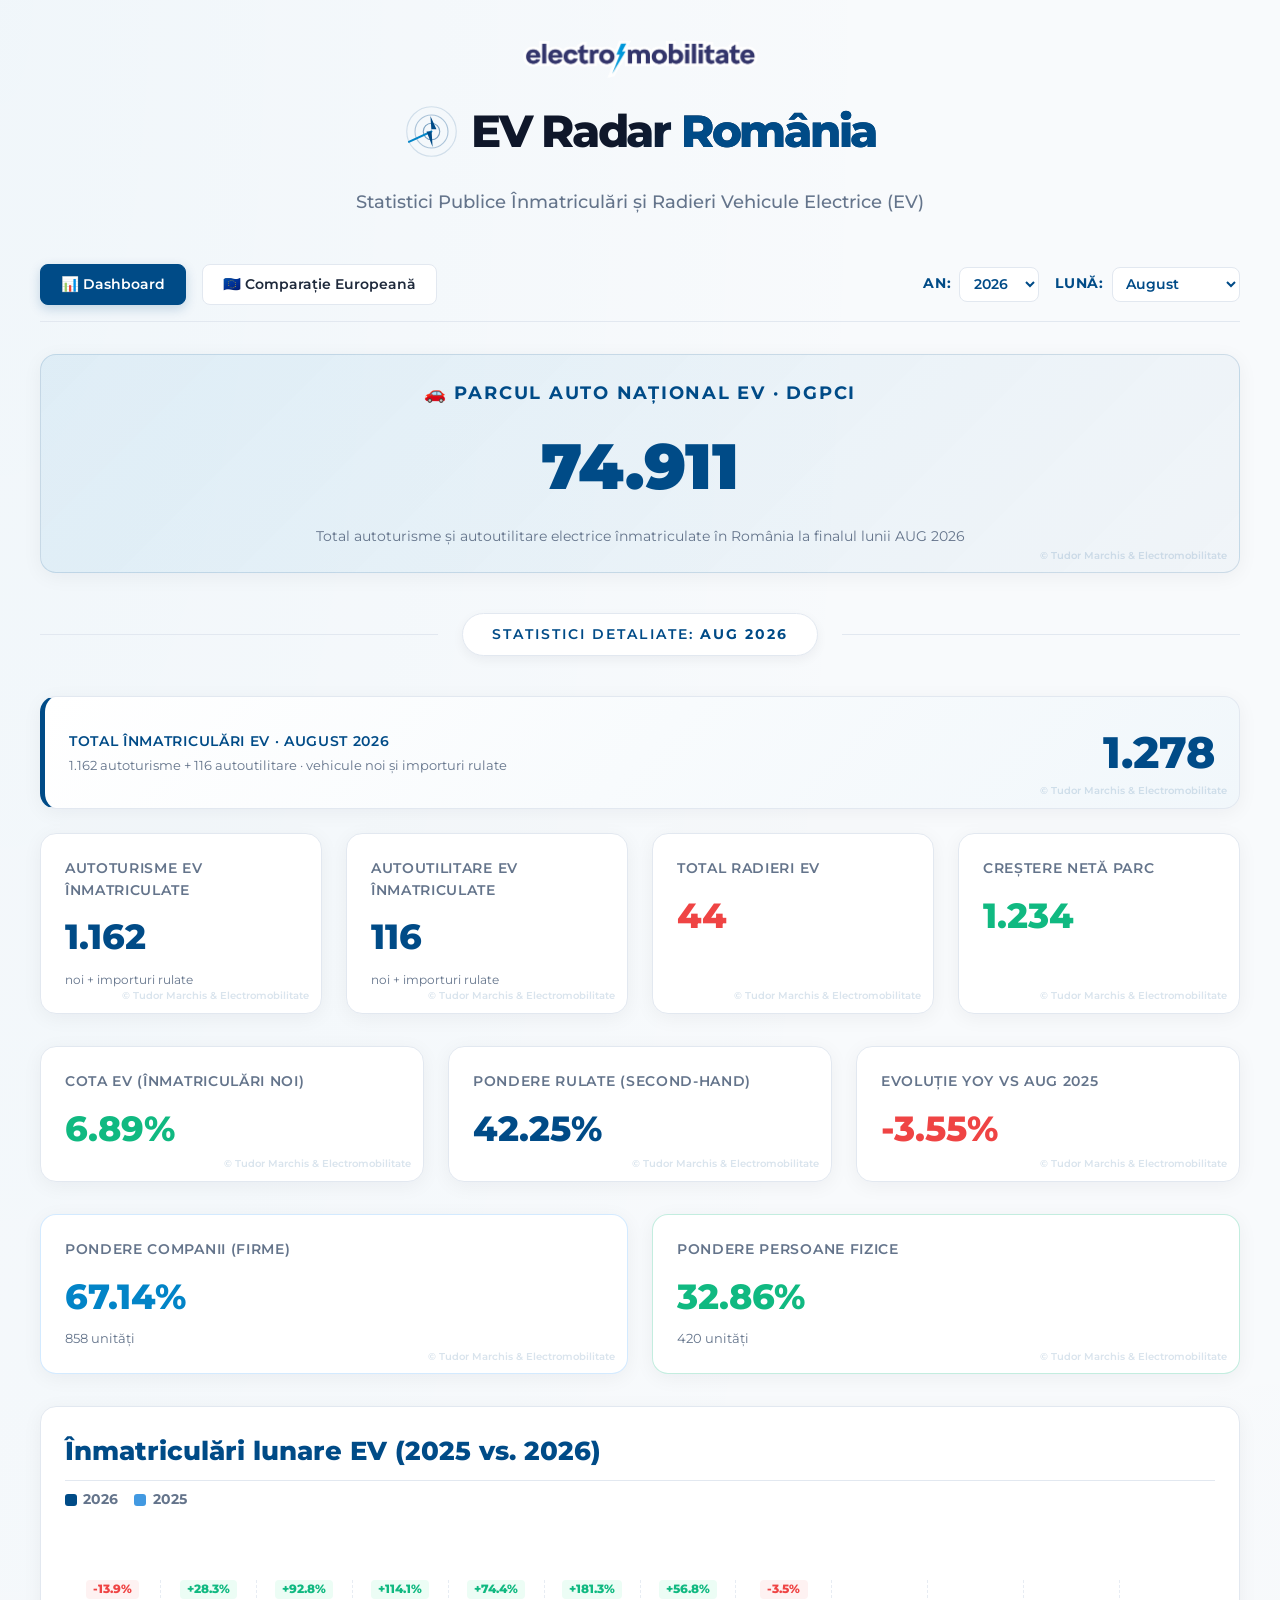
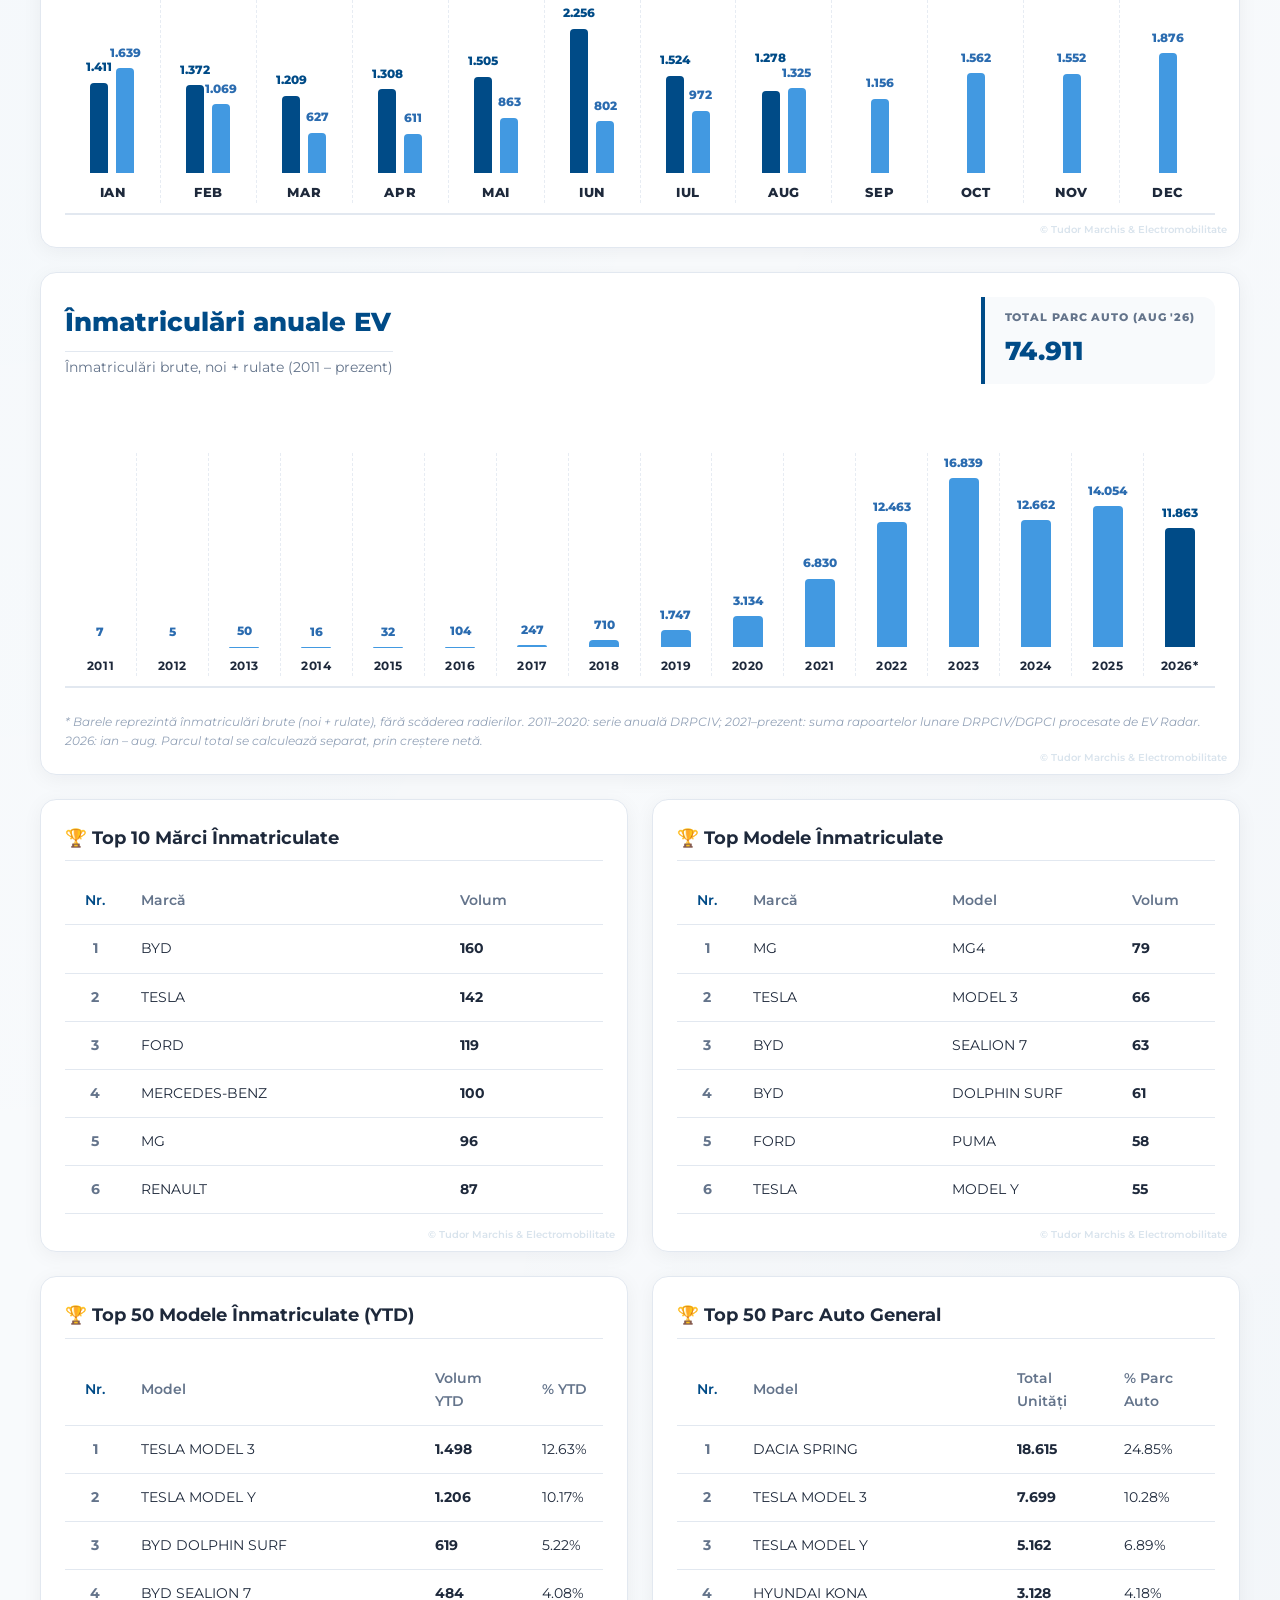
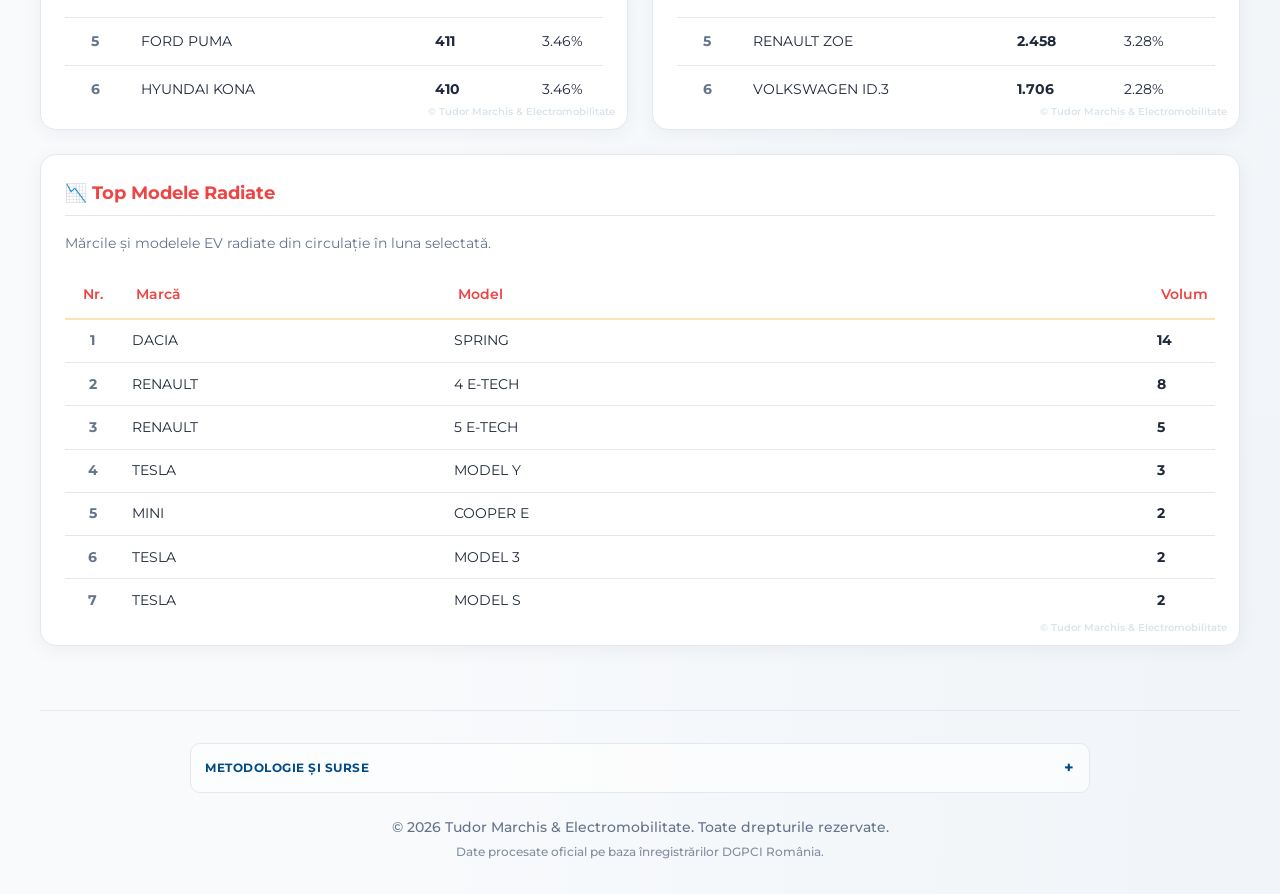
==== commit b898b4ac: "Move methodology details to dashboard footer" ====
--- a/index.html
+++ b/index.html
@@ -51,7 +51,7 @@
     <link rel="preconnect" href="https://fonts.googleapis.com">
     <link rel="preconnect" href="https://fonts.gstatic.com" crossorigin>
     <link href="https://fonts.googleapis.com/css2?family=Montserrat:wght@400;500;600;700;800;900&family=Plus+Jakarta+Sans:wght@300;400;500;600;700&display=swap" rel="stylesheet">
-    <link rel="stylesheet" href="style.css?v=13">
+    <link rel="stylesheet" href="style.css?v=14">
     <style>
         /* Meniu public simplificat */
         .public-controls {
@@ -153,10 +153,6 @@
                      <span class="stat-label" style="font-size: 1.1rem; letter-spacing: 0.1em; color: var(--primary-color); font-weight: 700;">🚗 PARCUL AUTO NAȚIONAL EV · DGPCI</span>
                      <div class="stat-value" id="val-national-fleet" style="font-size: 4rem; font-weight: 900; color: var(--primary-color); text-shadow: none; margin: 0.5rem 0;">0</div>
                      <p style="color: var(--text-muted); font-size: 0.9rem;">Total autoturisme și autoutilitare electrice înmatriculate în România la finalul lunii <span id="fleet-month-name">-</span></p>
-                     <div class="data-definition-note" role="note" aria-label="Metodologia parcului auto național">
-                         <p><strong>Cum este calculat:</strong> indicatorul EV Radar pornește de la parcul oficial DGPCI la 31 decembrie 2025 și adaugă lunar înmatriculările (vehicule noi și importuri rulate), apoi scade radierile. Include autoturismele și autoutilitarele electrice din categoriile M1, M1G și N1.</p>
-                         <p><strong>De ce diferă de pagina europeană:</strong> EAFO publică o serie armonizată pentru autoturisme M1, cu aceeași definiție în toate țările. Cele două totaluri nu măsoară exact aceeași categorie și nu sunt direct comparabile. <a href="comparatie.html">Vezi comparația europeană</a>.</p>
-                     </div>
                  </div>
  
                  <!-- Delimitator Luna -->
@@ -381,6 +377,13 @@
          </main>
          
          <footer style="margin-top: 4rem; padding-top: 2rem; border-top: 1px solid var(--border-color); text-align: center; color: var(--text-muted); font-size: 0.85rem; font-weight: 500;">
+             <details class="footer-methodology">
+                 <summary>Metodologie și surse</summary>
+                 <div>
+                     <p><strong>Parc național:</strong> stoc DGPCI la 31 decembrie 2025, actualizat lunar cu înmatriculări minus radieri; include M1, M1G și N1.</p>
+                     <p><strong>Comparație europeană:</strong> seria armonizată EAFO pentru autoturisme M1. Din cauza definițiilor diferite, totalurile nu sunt direct comparabile. <a href="comparatie.html">Vezi comparația</a>.</p>
+                 </div>
+             </details>
              <p>© 2026 Tudor Marchis & Electromobilitate. Toate drepturile rezervate.</p>
              <p style="margin-top: 0.25rem; font-size: 0.75rem; opacity: 0.8;">Date procesate oficial pe baza înregistrărilor DGPCI România.</p>
          </footer>
--- a/style.css
+++ b/style.css
@@ -361,24 +361,55 @@
     font-weight: 700;
 }
 
-.data-definition-note {
+.footer-methodology {
     max-width: 900px;
-    margin: 1rem auto 0;
-    padding: 0.85rem 1rem;
-    border-left: 4px solid var(--secondary-color);
-    border-radius: 8px;
-    background: rgba(239, 248, 255, 0.9);
-    color: #334155;
-    font-size: 0.8rem;
+    margin: 0 auto 1.5rem;
+    border: 1px solid var(--border-color);
+    border-radius: 10px;
+    background: rgba(255, 255, 255, 0.65);
+    text-align: left;
+}
+
+.footer-methodology summary {
+    display: flex;
+    align-items: center;
+    padding: 0.7rem 0.9rem;
+    color: var(--primary-color);
+    cursor: pointer;
+    font-size: 0.75rem;
+    font-weight: 700;
+    letter-spacing: 0.04em;
+    list-style: none;
+    text-transform: uppercase;
+}
+
+.footer-methodology summary::-webkit-details-marker {
+    display: none;
+}
+
+.footer-methodology summary::after {
+    content: "+";
+    margin-left: auto;
+    font-size: 1rem;
+}
+
+.footer-methodology[open] summary::after {
+    content: "−";
+}
+
+.footer-methodology > div {
+    padding: 0.75rem 0.9rem 0.9rem;
+    border-top: 1px solid var(--border-color);
+    color: var(--text-muted);
+    font-size: 0.76rem;
     line-height: 1.55;
-    text-align: left;
-}
-
-.data-definition-note p + p {
-    margin-top: 0.45rem;
-}
-
-.data-definition-note a,
+}
+
+.footer-methodology p + p {
+    margin-top: 0.35rem;
+}
+
+.footer-methodology a,
 .comparison-page .comparison-notice a {
     color: var(--primary-color);
     font-weight: 700;
@@ -471,8 +502,10 @@
         font-size: 1.75rem;
     }
 
-    .data-definition-note {
-        padding: 0.75rem 0.8rem;
+    .footer-methodology summary,
+    .footer-methodology > div {
+        padding-left: 0.75rem;
+        padding-right: 0.75rem;
     }
 }
 
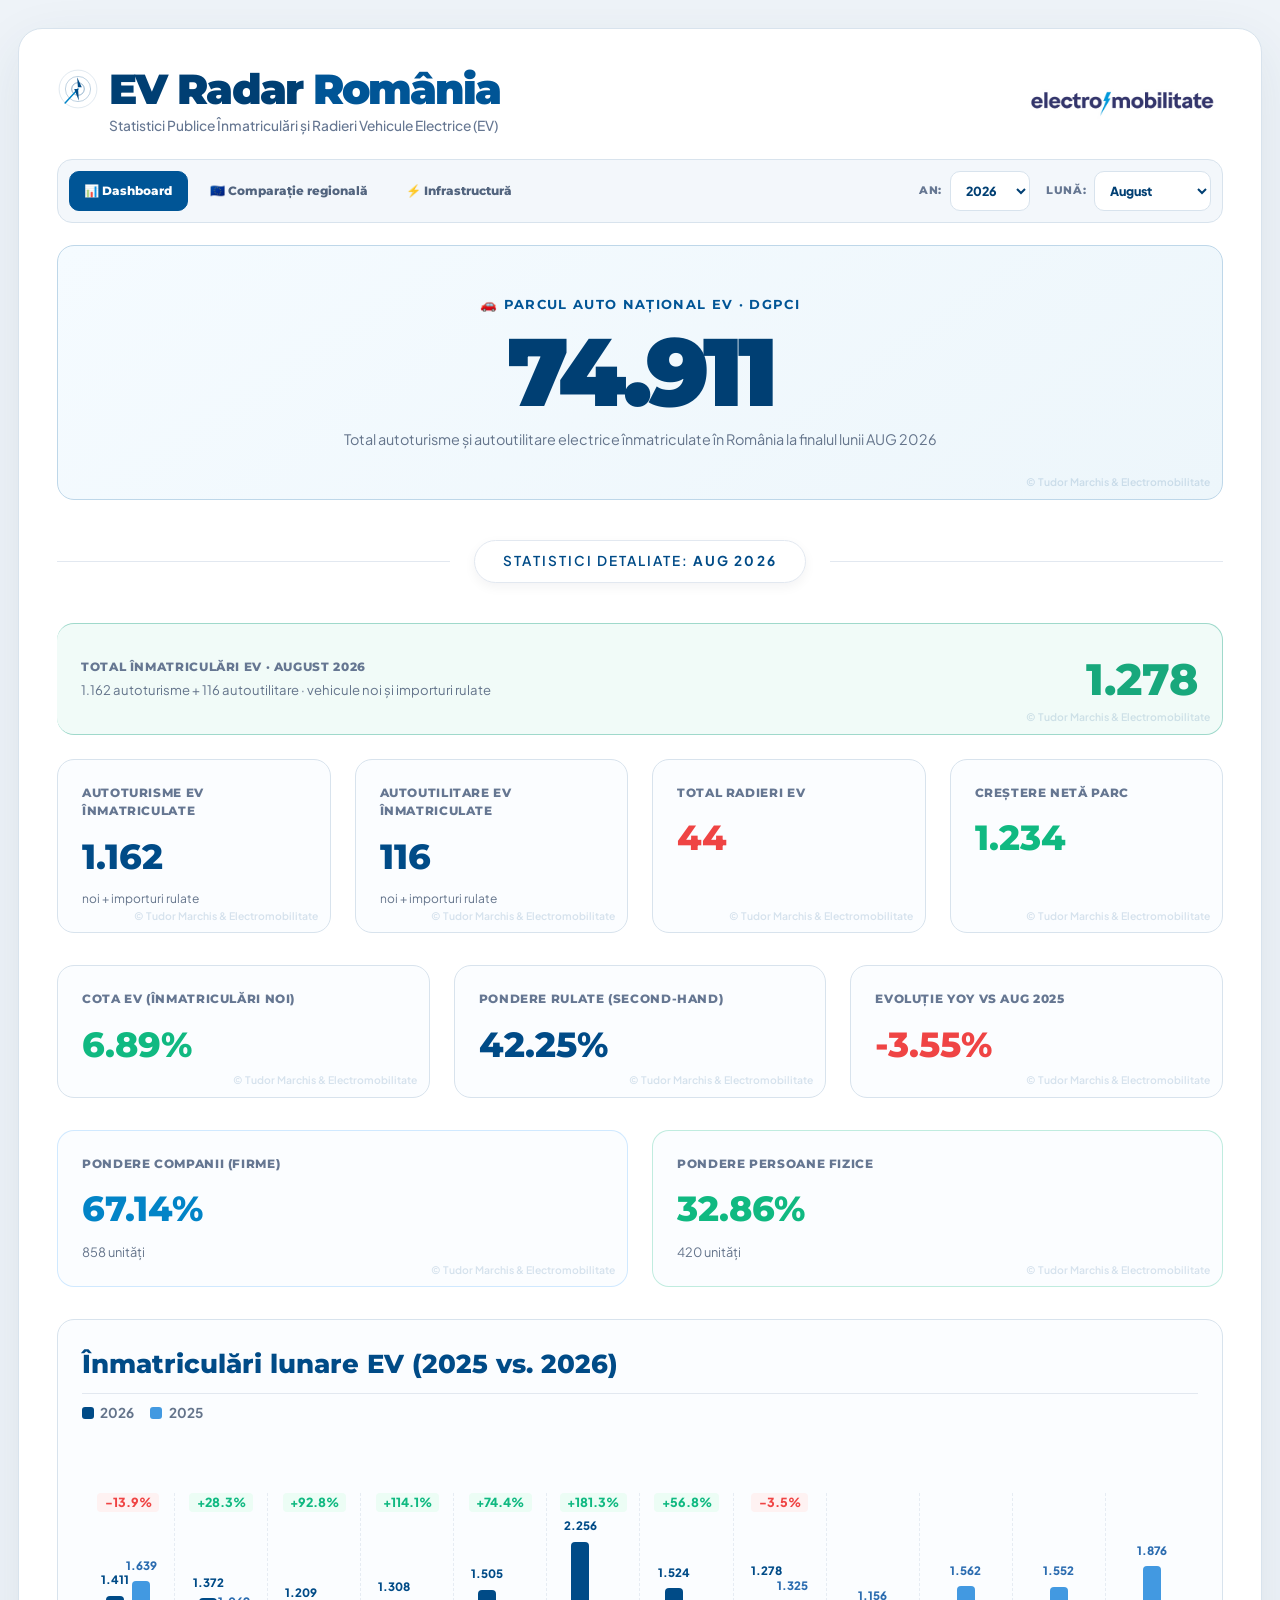
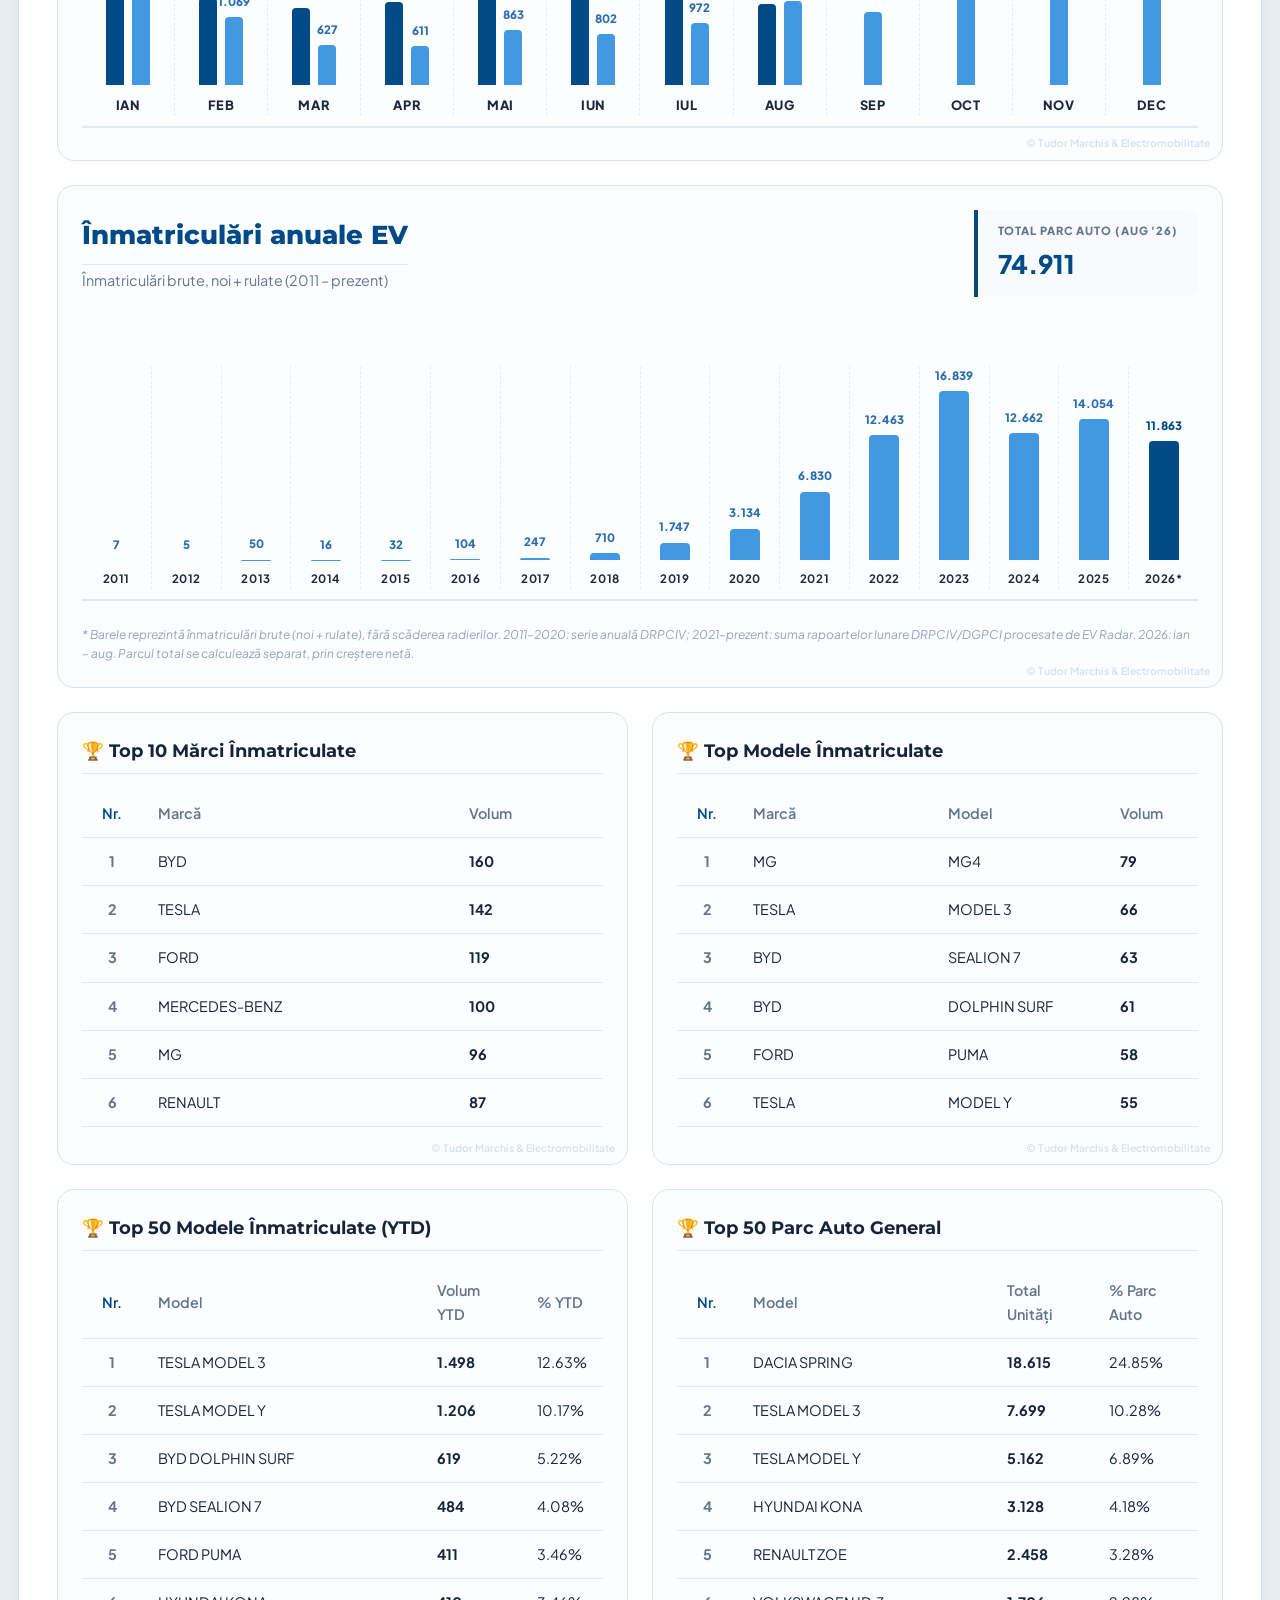
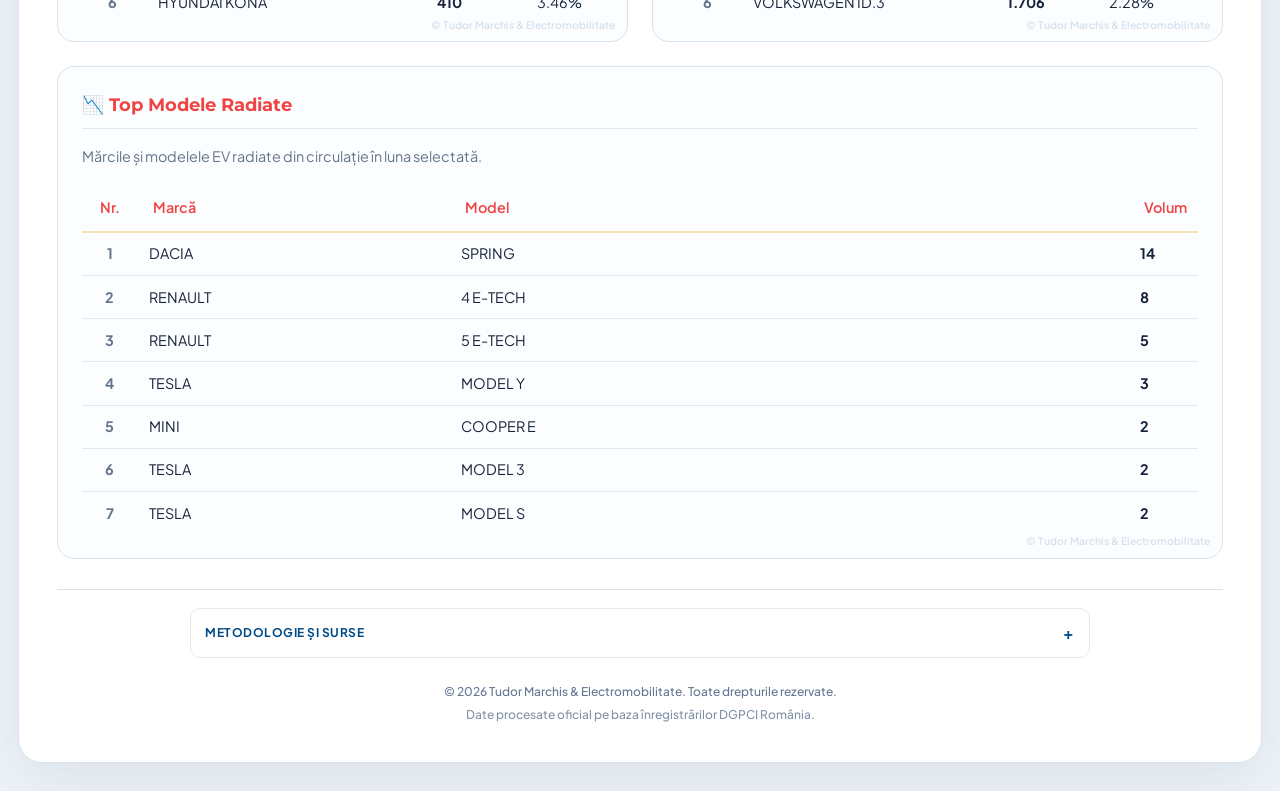
==== commit f1848b35: "Publish charging infrastructure and unify public design" ====
--- a/index.html
+++ b/index.html
@@ -51,7 +51,7 @@
     <link rel="preconnect" href="https://fonts.googleapis.com">
     <link rel="preconnect" href="https://fonts.gstatic.com" crossorigin>
     <link href="https://fonts.googleapis.com/css2?family=Montserrat:wght@400;500;600;700;800;900&family=Plus+Jakarta+Sans:wght@300;400;500;600;700&display=swap" rel="stylesheet">
-    <link rel="stylesheet" href="style.css?v=14">
+    <link rel="stylesheet" href="style.css?v=15">
     <style>
         /* Meniu public simplificat */
         .public-controls {
@@ -72,9 +72,9 @@
         }
     </style>
 </head>
-<body>
+<body class="public-dashboard">
     <div class="app-container">
-        <header style="display: flex; flex-direction: column; align-items: center; gap: 0.75rem; margin-bottom: 3rem;">
+        <header class="site-header" style="display: flex; flex-direction: column; align-items: center; gap: 0.75rem; margin-bottom: 3rem;">
             <!-- Logo Partner Electromobilitate -->
             <div class="partner-logo" style="margin-bottom: 0.25rem;">
                 <a href="https://electromobilitate.com" target="_blank" rel="noopener">
@@ -110,12 +110,13 @@
         </header>
 
         <!-- Meniu Navigare Public -->
-        <div class="nav-header" style="display: flex; justify-content: space-between; align-items: center; margin-bottom: 2rem; border-bottom: 1px solid var(--border-color); padding-bottom: 1rem; flex-wrap: wrap; gap: 1rem;">
+        <div class="nav-header site-nav" style="display: flex; justify-content: space-between; align-items: center; margin-bottom: 2rem; border-bottom: 1px solid var(--border-color); padding-bottom: 1rem; flex-wrap: wrap; gap: 1rem;">
             <div class="nav-links" style="display: flex; gap: 1rem;">
                 <a href="./" class="nav-btn active" style="background: var(--primary-color); border: 1px solid var(--primary-color); color: #ffffff; box-shadow: 0 4px 12px rgba(0, 75, 135, 0.2); font-weight: 600; text-decoration: none; padding: 0.5rem 1.25rem; border-radius: 8px; font-size: 0.9rem;">📊 Dashboard</a>
-                <a href="comparatie.html" class="nav-btn" style="background: #ffffff; border: 1px solid var(--border-color); color: var(--text-color); font-weight: 600; text-decoration: none; padding: 0.5rem 1.25rem; border-radius: 8px; font-size: 0.9rem; transition: all 0.2s;">🇪🇺 Comparație Europeană</a>
+                <a href="comparatie.html" class="nav-btn" style="background: #ffffff; border: 1px solid var(--border-color); color: var(--text-color); font-weight: 600; text-decoration: none; padding: 0.5rem 1.25rem; border-radius: 8px; font-size: 0.9rem; transition: all 0.2s;">🇪🇺 Comparație regională</a>
+                <a href="infrastructura.html" class="nav-btn">⚡ Infrastructură</a>
             </div>
-            <div style="display: flex; align-items: center; gap: 0.5rem; flex-wrap: wrap;">
+            <div class="period-controls" style="display: flex; align-items: center; gap: 0.5rem; flex-wrap: wrap;">
                 <label for="public-year-select" style="font-weight: 700; color: var(--primary-color); font-size: 0.85rem; text-transform: uppercase; letter-spacing: 0.05em;">An:</label>
                 <select id="public-year-select" class="month-select" style="font-size: 0.9rem; padding: 0.4rem 0.6rem; min-width: 80px;">
                     <option value="2026" selected>2026</option>
--- a/style.css
+++ b/style.css
@@ -1680,3 +1680,420 @@
         text-align: right !important;
     }
 }
+
+/* --- SISTEM VIZUAL PUBLIC 2026 --- */
+body.public-dashboard,
+body.comparison-page {
+    margin: 0;
+    padding: 28px 18px;
+    background: #eef3f8;
+    background-image: none;
+    color: #17233a;
+    font-family: "Plus Jakarta Sans", Arial, sans-serif;
+    overflow-x: hidden;
+}
+
+.public-dashboard .app-container,
+.comparison-page .app-container {
+    min-width: 0;
+    max-width: 1380px;
+    padding: clamp(20px, 3vw, 38px);
+    border: 1px solid #d8e3ed;
+    border-radius: 24px;
+    background: #ffffff;
+    box-shadow: 0 18px 55px rgba(28, 61, 91, 0.09);
+}
+
+.public-dashboard .site-header,
+.comparison-page .site-header {
+    display: grid !important;
+    grid-template-columns: minmax(0, 1fr) auto;
+    grid-template-rows: auto auto;
+    align-items: center !important;
+    gap: 4px 24px !important;
+    margin: 0 0 22px !important;
+    text-align: left;
+}
+
+.public-dashboard .site-header .partner-logo,
+.comparison-page .site-header .partner-logo {
+    grid-column: 2;
+    grid-row: 1 / span 2;
+    margin: 0 !important;
+}
+
+.public-dashboard .site-header .partner-logo img,
+.comparison-page .site-header .partner-logo img {
+    width: auto;
+    height: 38px !important;
+    max-width: 220px !important;
+}
+
+.public-dashboard .site-header .logo-area,
+.comparison-page .site-header .logo-area {
+    grid-column: 1;
+    grid-row: 1;
+    justify-content: flex-start !important;
+    gap: 10px !important;
+    margin: 0;
+}
+
+.public-dashboard .site-header .ev-radar-logo,
+.comparison-page .site-header .ev-radar-logo {
+    width: 42px;
+    height: 42px;
+}
+
+.public-dashboard .site-header h1,
+.comparison-page .site-header h1 {
+    color: #003f73;
+    background: none;
+    font-family: Montserrat, Arial, sans-serif;
+    font-size: clamp(28px, 3.6vw, 42px) !important;
+    font-weight: 900 !important;
+    letter-spacing: -0.045em;
+    line-height: 1.05;
+    -webkit-text-fill-color: currentColor;
+}
+
+.public-dashboard .site-header h1 span,
+.comparison-page .site-header h1 span {
+    color: #005596;
+    -webkit-text-fill-color: currentColor;
+}
+
+.public-dashboard .site-header .subtitle,
+.comparison-page .site-header .subtitle {
+    grid-column: 1;
+    grid-row: 2;
+    margin: 0 0 0 52px;
+    color: #667792;
+    font-size: 0.86rem;
+    font-weight: 500;
+    text-align: left;
+}
+
+.public-dashboard .site-nav,
+.comparison-page .site-nav {
+    padding: 11px !important;
+    margin-bottom: 22px !important;
+    border: 1px solid #d8e3ed !important;
+    border-radius: 15px;
+    background: #f3f7fb;
+}
+
+.public-dashboard .nav-links,
+.comparison-page .nav-links {
+    gap: 7px !important;
+}
+
+.public-dashboard .nav-btn,
+.comparison-page .nav-btn {
+    display: inline-flex;
+    align-items: center;
+    justify-content: center;
+    min-height: 40px;
+    padding: 0.58rem 0.9rem !important;
+    border: 1px solid transparent !important;
+    border-radius: 10px !important;
+    background: transparent !important;
+    box-shadow: none !important;
+    color: #52647e !important;
+    font-family: Montserrat, Arial, sans-serif;
+    font-size: 0.76rem !important;
+    font-weight: 800 !important;
+    line-height: 1.2;
+    text-decoration: none;
+}
+
+.public-dashboard .nav-btn:hover,
+.comparison-page .nav-btn:hover {
+    border-color: #d8e3ed !important;
+    background: #ffffff !important;
+    color: #005596 !important;
+}
+
+.public-dashboard .nav-btn.active,
+.comparison-page .nav-btn.active {
+    border-color: #005596 !important;
+    background: #005596 !important;
+    color: #ffffff !important;
+}
+
+.public-dashboard .period-controls,
+.comparison-page .comparison-period-controls {
+    gap: 7px;
+    color: #667792;
+}
+
+.public-dashboard .period-controls label,
+.comparison-page .comparison-period-controls label,
+.comparison-page .comparison-period-label {
+    color: #667792 !important;
+    font-family: Montserrat, Arial, sans-serif;
+    font-size: 0.68rem !important;
+    font-weight: 800 !important;
+    letter-spacing: 0.06em !important;
+}
+
+.public-dashboard .month-select,
+.comparison-page .month-select {
+    min-height: 40px;
+    padding: 0.45rem 0.68rem !important;
+    border: 1px solid #d8e3ed;
+    border-radius: 10px;
+    background: #ffffff;
+    color: #003f73;
+    font-size: 0.78rem !important;
+    font-weight: 800;
+}
+
+.public-dashboard .card,
+.comparison-page .card {
+    border-color: #d8e3ed;
+    border-radius: 17px;
+    background-color: #fbfdff;
+    box-shadow: none;
+}
+
+.public-dashboard .card:hover,
+.comparison-page .card:hover {
+    border-color: #c3d5e4;
+    box-shadow: none;
+}
+
+.public-dashboard .fleet-hero-card {
+    padding: clamp(26px, 4vw, 48px) !important;
+    border-color: #bed7e9 !important;
+    background: linear-gradient(145deg, #f5fbff 0%, #edf6fb 100%) !important;
+}
+
+.public-dashboard .fleet-hero-card .stat-label {
+    color: #005596 !important;
+    font-family: Montserrat, Arial, sans-serif;
+    font-size: 0.84rem !important;
+}
+
+.public-dashboard .fleet-hero-card #val-national-fleet {
+    color: #003f73 !important;
+    font-family: Montserrat, Arial, sans-serif;
+    font-size: clamp(3.4rem, 8vw, 6rem) !important;
+    letter-spacing: -0.055em;
+    line-height: 1;
+}
+
+.public-dashboard .monthly-total-card {
+    border-left: 0;
+    border-color: #9fd9cb;
+    background: #f1fbf8;
+}
+
+.public-dashboard .monthly-total-card .stat-value {
+    color: #18a87c;
+    font-family: Montserrat, Arial, sans-serif;
+}
+
+.public-dashboard .stat-label,
+.comparison-page .stat-label {
+    color: #667792;
+    font-family: Montserrat, Arial, sans-serif;
+    font-size: 0.72rem;
+    font-weight: 800;
+    letter-spacing: 0.055em;
+}
+
+.public-dashboard .stat-value,
+.comparison-page .stat-value,
+.public-dashboard h2,
+.public-dashboard h3,
+.comparison-page h2,
+.comparison-page h3 {
+    font-family: Montserrat, Arial, sans-serif;
+}
+
+.comparison-page .comparison-toolbar {
+    padding: 10px;
+    border: 1px solid #d8e3ed;
+    border-radius: 14px;
+    background: #f3f7fb;
+}
+
+.comparison-page .toggle-button {
+    border-radius: 9px;
+}
+
+.comparison-page .comparison-notice {
+    border-left-color: #168bc4;
+    background: #eef8fd;
+}
+
+.public-dashboard footer,
+.comparison-page footer {
+    margin-top: 30px !important;
+    padding-top: 18px !important;
+    border-top-color: #d8e3ed !important;
+    color: #667792 !important;
+    font-size: 0.75rem !important;
+}
+
+@media (max-width: 820px) {
+    body.public-dashboard,
+    body.comparison-page {
+        padding: 0;
+    }
+
+    .public-dashboard .app-container,
+    .comparison-page .app-container {
+        width: 100%;
+        padding: 18px;
+        border: 0;
+        border-radius: 0;
+        box-shadow: none;
+    }
+
+    .public-dashboard .site-header,
+    .comparison-page .site-header {
+        grid-template-columns: 1fr auto;
+        margin-bottom: 16px !important;
+    }
+
+    .public-dashboard .site-header .partner-logo img,
+    .comparison-page .site-header .partner-logo img {
+        height: 28px !important;
+        max-width: 145px !important;
+    }
+
+    .public-dashboard .site-header .logo-area,
+    .comparison-page .site-header .logo-area {
+        flex-direction: row !important;
+        text-align: left !important;
+    }
+
+    .public-dashboard .site-header .ev-radar-logo,
+    .comparison-page .site-header .ev-radar-logo {
+        width: 34px;
+        height: 34px;
+    }
+
+    .public-dashboard .site-header h1,
+    .comparison-page .site-header h1 {
+        font-size: clamp(23px, 6vw, 31px) !important;
+        text-align: left;
+    }
+
+    .public-dashboard .site-header h1 span,
+    .comparison-page .site-header h1 span {
+        display: inline;
+        font-size: inherit;
+        font-weight: inherit;
+    }
+
+    .public-dashboard .site-header .subtitle,
+    .comparison-page .site-header .subtitle {
+        margin-left: 44px;
+        padding: 0;
+        font-size: 0.72rem !important;
+    }
+
+    .public-dashboard .site-nav,
+    .comparison-page .site-nav {
+        align-items: stretch !important;
+        gap: 10px !important;
+    }
+
+    .public-dashboard .nav-links,
+    .comparison-page .nav-links {
+        display: grid !important;
+        grid-template-columns: repeat(3, minmax(0, 1fr));
+        width: 100% !important;
+    }
+
+    .public-dashboard .nav-btn,
+    .comparison-page .nav-btn {
+        width: 100%;
+        padding: 0.5rem 0.35rem !important;
+        font-size: 0.67rem !important;
+    }
+
+    .public-dashboard .period-controls,
+    .comparison-page .comparison-period-controls {
+        justify-content: center !important;
+        width: 100% !important;
+    }
+}
+
+@media (max-width: 520px) {
+    .public-dashboard .site-header,
+    .comparison-page .site-header {
+        grid-template-columns: 1fr;
+    }
+
+    .public-dashboard .site-header .partner-logo,
+    .comparison-page .site-header .partner-logo {
+        display: none;
+    }
+
+    .public-dashboard .site-header .subtitle,
+    .comparison-page .site-header .subtitle {
+        margin-left: 44px;
+        text-align: left;
+    }
+
+    .public-dashboard .site-nav,
+    .comparison-page .site-nav {
+        padding: 8px !important;
+        min-width: 0;
+        overflow: hidden;
+    }
+
+    .public-dashboard .nav-btn,
+    .comparison-page .nav-btn {
+        min-height: 44px;
+        min-width: 0;
+        overflow-wrap: anywhere;
+        white-space: normal;
+    }
+
+    .public-dashboard .stats-grid.grid-2,
+    .public-dashboard .stats-grid.grid-3,
+    .public-dashboard .stats-grid.grid-4,
+    .comparison-page .comparison-summary-grid {
+        grid-template-columns: 1fr !important;
+        gap: 10px;
+    }
+
+    .public-dashboard .card,
+    .comparison-page .card {
+        min-width: 0;
+        max-width: 100%;
+        padding: 16px;
+    }
+
+    .public-dashboard main,
+    .public-dashboard .results-section,
+    .public-dashboard .historical-charts-grid,
+    .public-dashboard .v-chart-scroll-wrapper,
+    .comparison-page main,
+    .comparison-page .comparison-details-grid,
+    .comparison-page .map-layout,
+    .comparison-page .map-panel {
+        min-width: 0;
+        max-width: 100%;
+    }
+
+    .public-dashboard .v-chart-scroll-wrapper {
+        overflow-x: auto !important;
+        overscroll-behavior-inline: contain;
+    }
+
+    .public-dashboard .month-divider {
+        min-width: 0;
+        text-align: center;
+    }
+
+    .public-dashboard .month-divider > span {
+        max-width: calc(100vw - 48px);
+        padding: 0.55rem 0.9rem;
+        white-space: normal;
+    }
+}
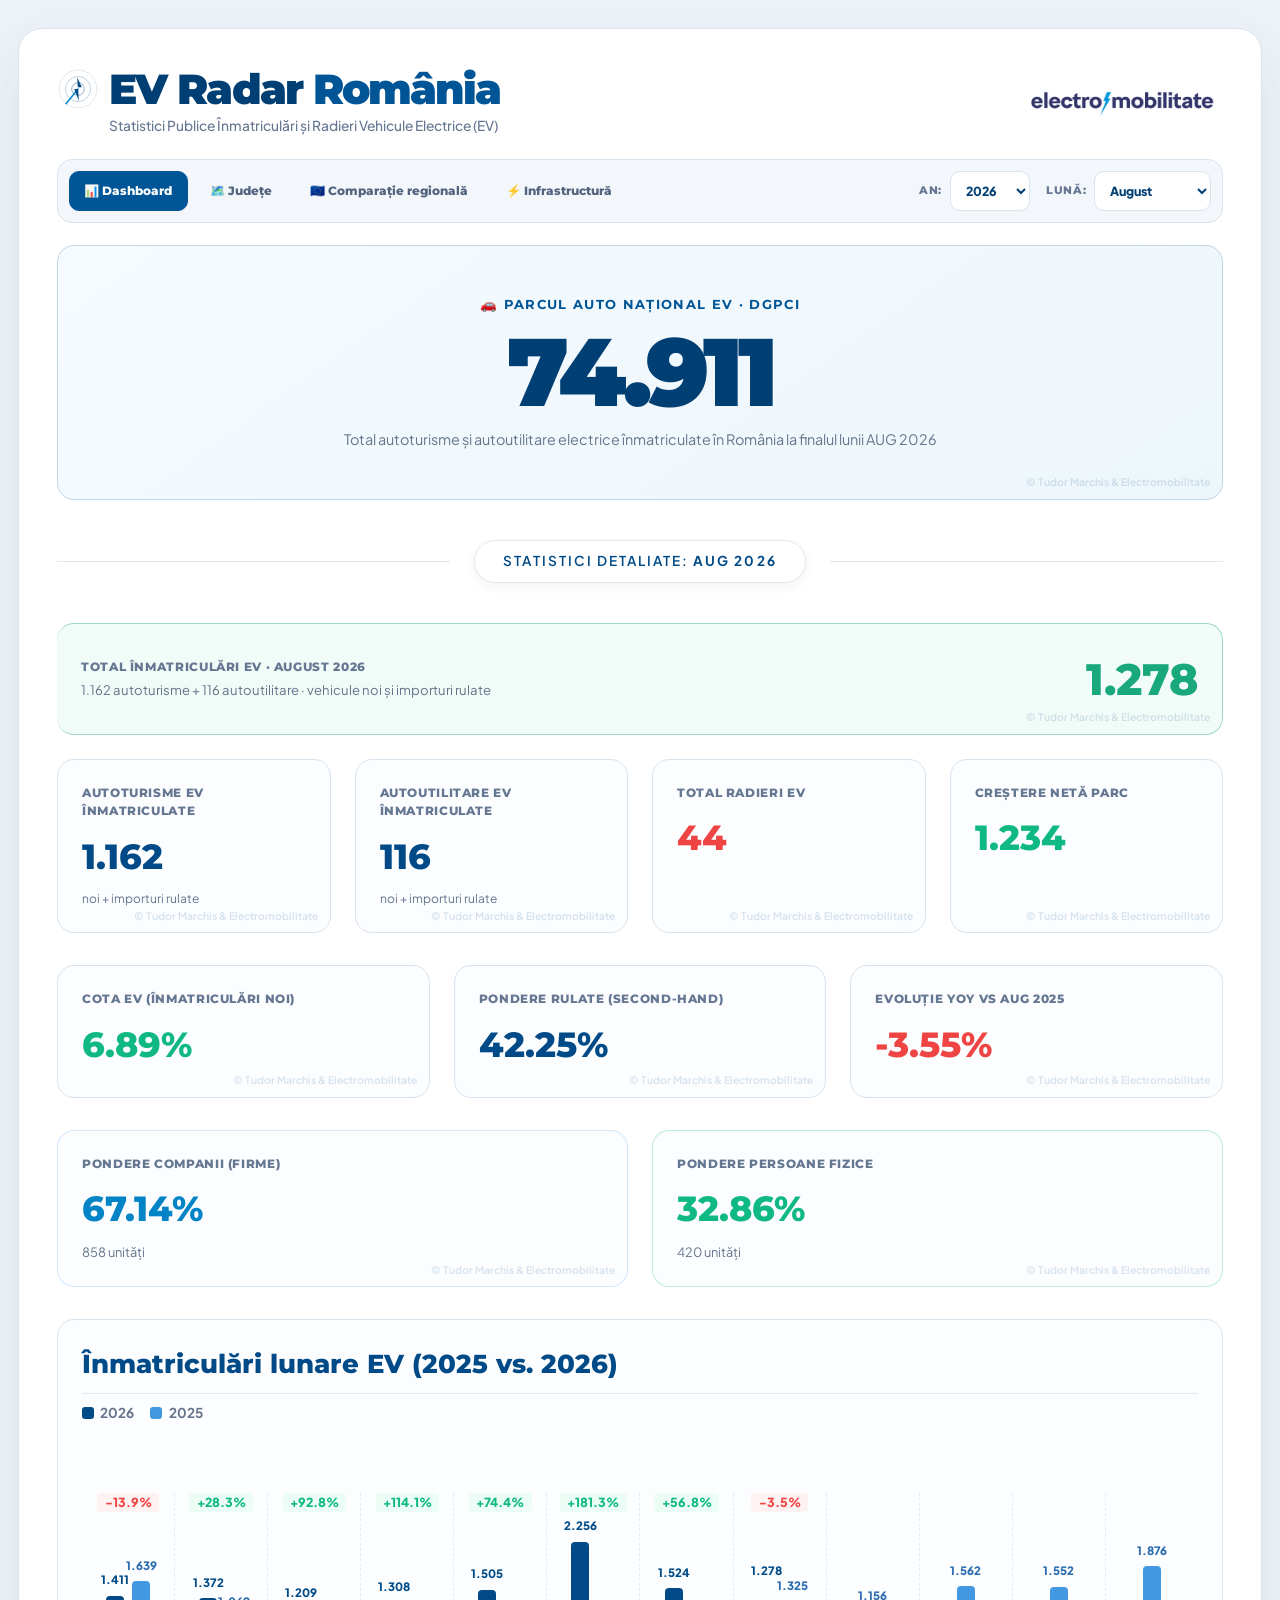
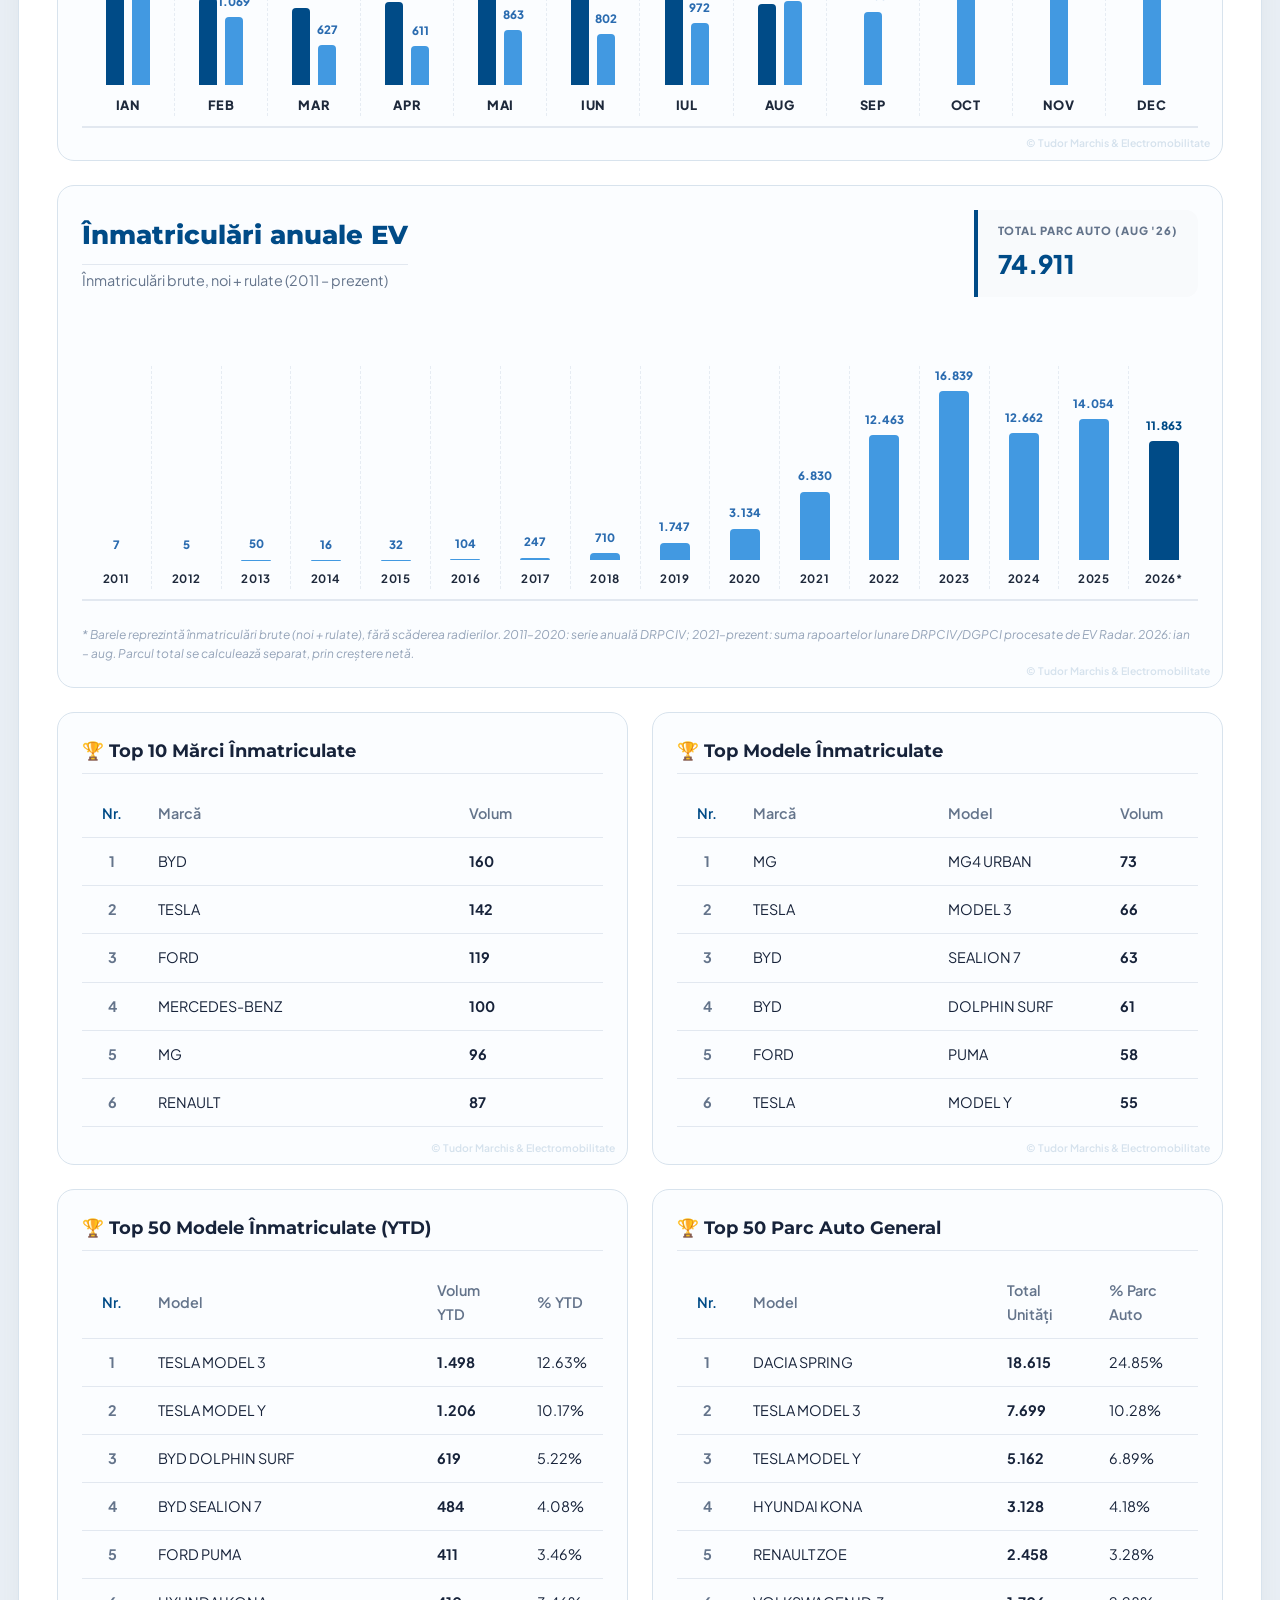
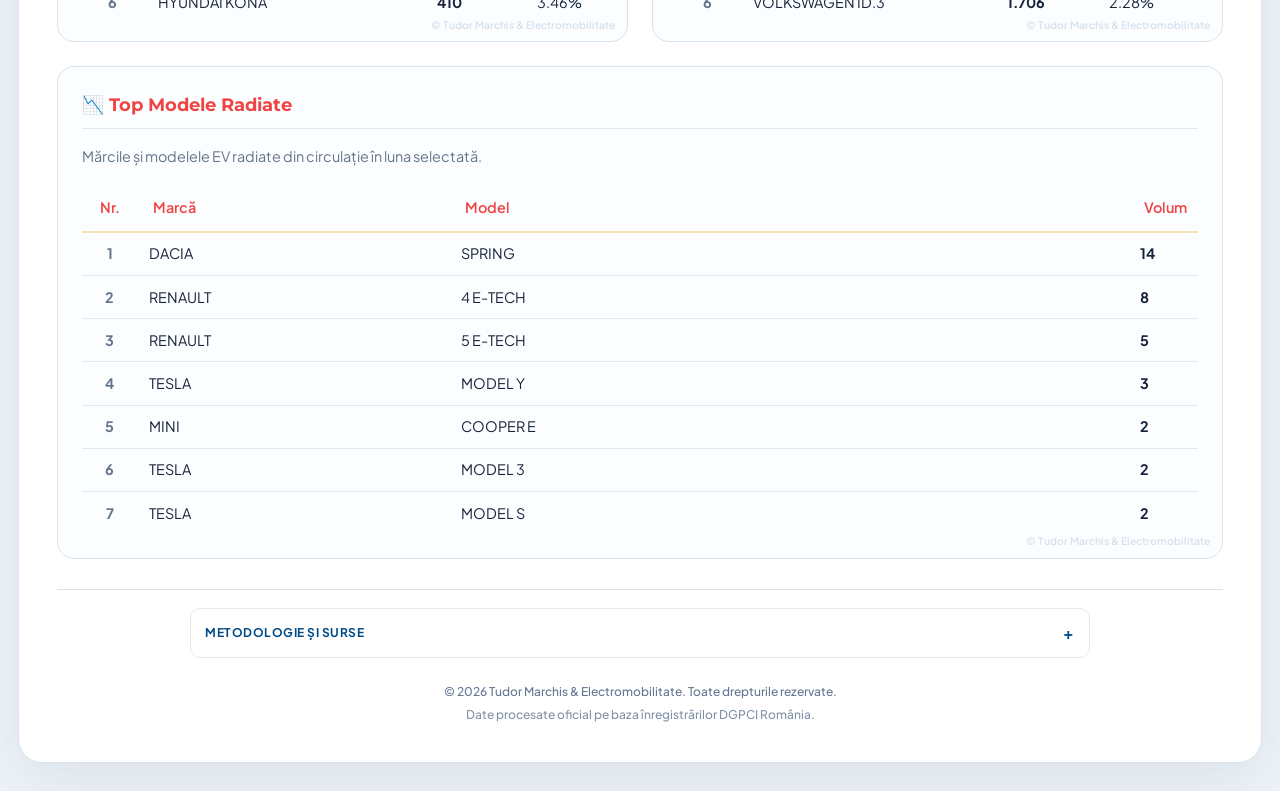
==== commit e78878e3: "Publish county registrations dashboard" ====
--- a/index.html
+++ b/index.html
@@ -51,7 +51,7 @@
     <link rel="preconnect" href="https://fonts.googleapis.com">
     <link rel="preconnect" href="https://fonts.gstatic.com" crossorigin>
     <link href="https://fonts.googleapis.com/css2?family=Montserrat:wght@400;500;600;700;800;900&family=Plus+Jakarta+Sans:wght@300;400;500;600;700&display=swap" rel="stylesheet">
-    <link rel="stylesheet" href="style.css?v=15">
+    <link rel="stylesheet" href="style.css?v=16">
     <style>
         /* Meniu public simplificat */
         .public-controls {
@@ -113,6 +113,7 @@
         <div class="nav-header site-nav" style="display: flex; justify-content: space-between; align-items: center; margin-bottom: 2rem; border-bottom: 1px solid var(--border-color); padding-bottom: 1rem; flex-wrap: wrap; gap: 1rem;">
             <div class="nav-links" style="display: flex; gap: 1rem;">
                 <a href="./" class="nav-btn active" style="background: var(--primary-color); border: 1px solid var(--primary-color); color: #ffffff; box-shadow: 0 4px 12px rgba(0, 75, 135, 0.2); font-weight: 600; text-decoration: none; padding: 0.5rem 1.25rem; border-radius: 8px; font-size: 0.9rem;">📊 Dashboard</a>
+                <a href="judete.html" class="nav-btn">🗺️ Județe</a>
                 <a href="comparatie.html" class="nav-btn" style="background: #ffffff; border: 1px solid var(--border-color); color: var(--text-color); font-weight: 600; text-decoration: none; padding: 0.5rem 1.25rem; border-radius: 8px; font-size: 0.9rem; transition: all 0.2s;">🇪🇺 Comparație regională</a>
                 <a href="infrastructura.html" class="nav-btn">⚡ Infrastructură</a>
             </div>
--- a/style.css
+++ b/style.css
@@ -2004,7 +2004,7 @@
     .public-dashboard .nav-links,
     .comparison-page .nav-links {
         display: grid !important;
-        grid-template-columns: repeat(3, minmax(0, 1fr));
+        grid-template-columns: repeat(2, minmax(0, 1fr));
         width: 100% !important;
     }
 
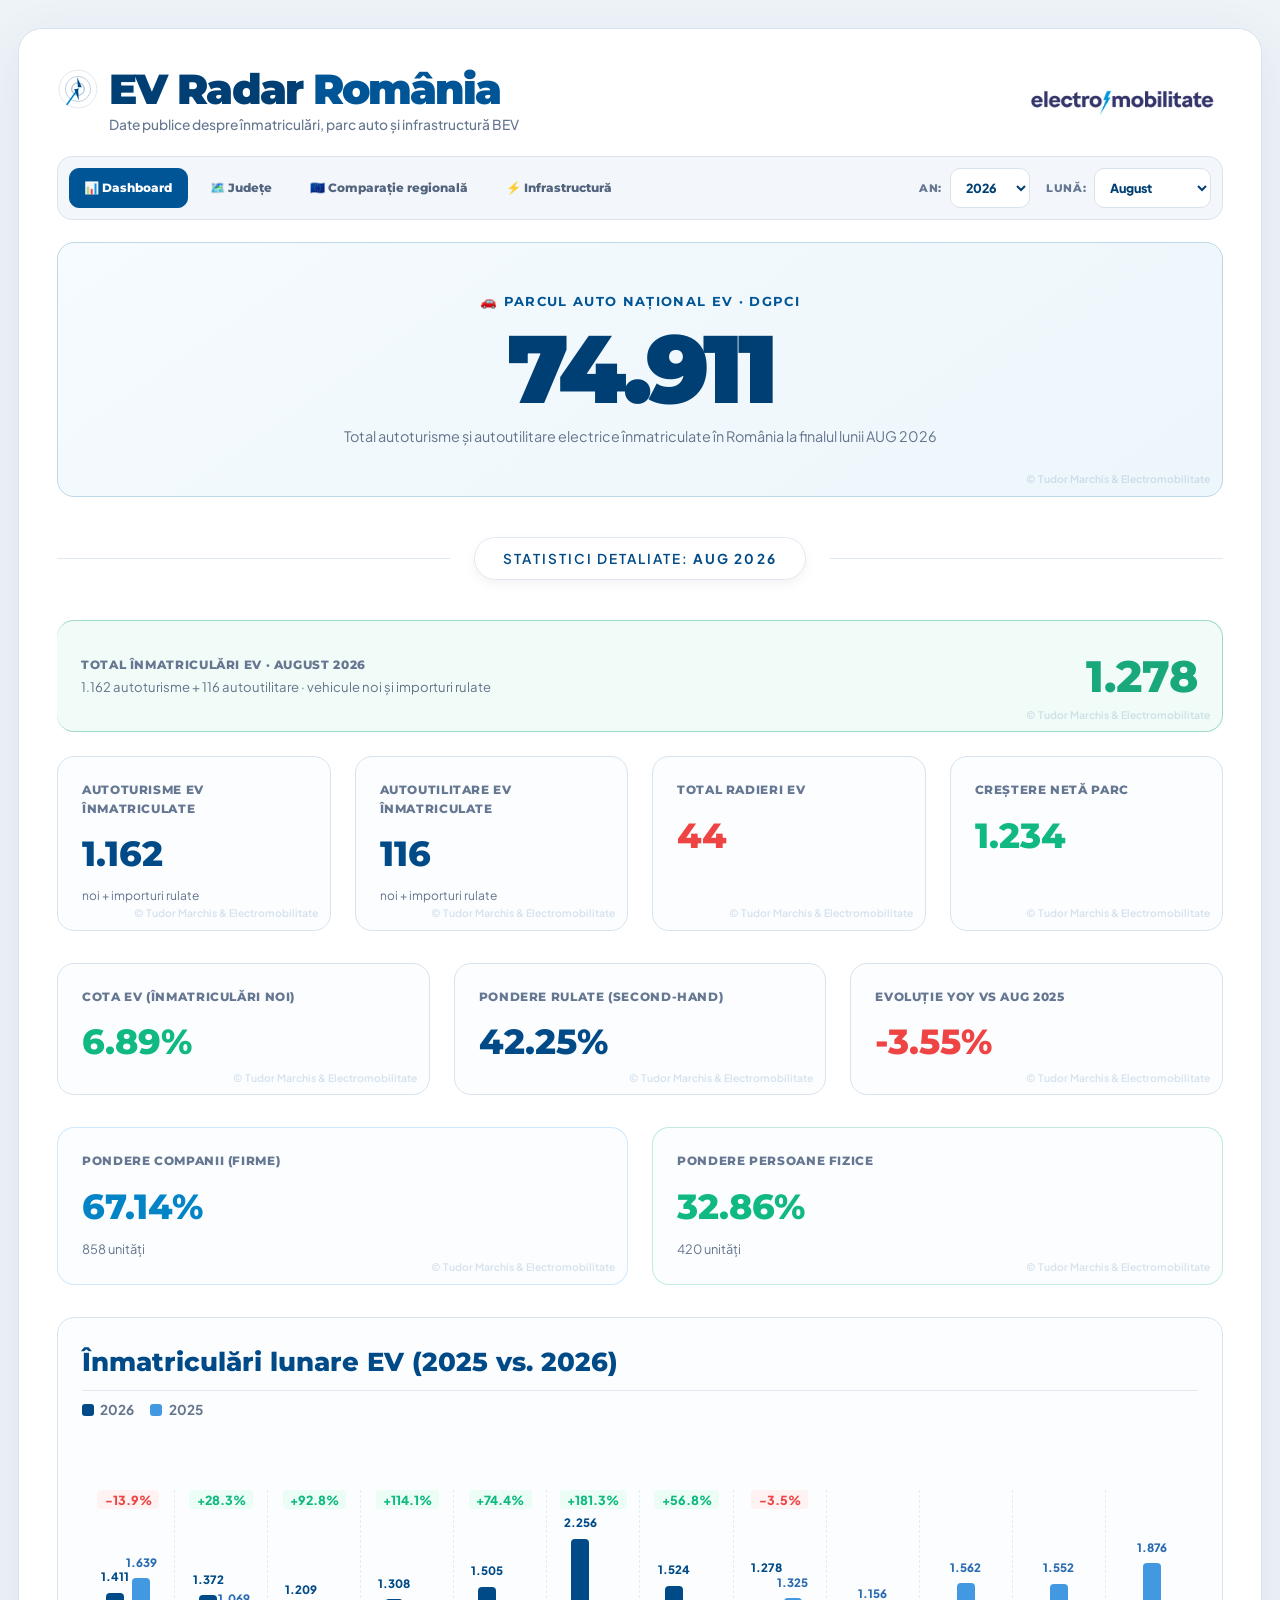
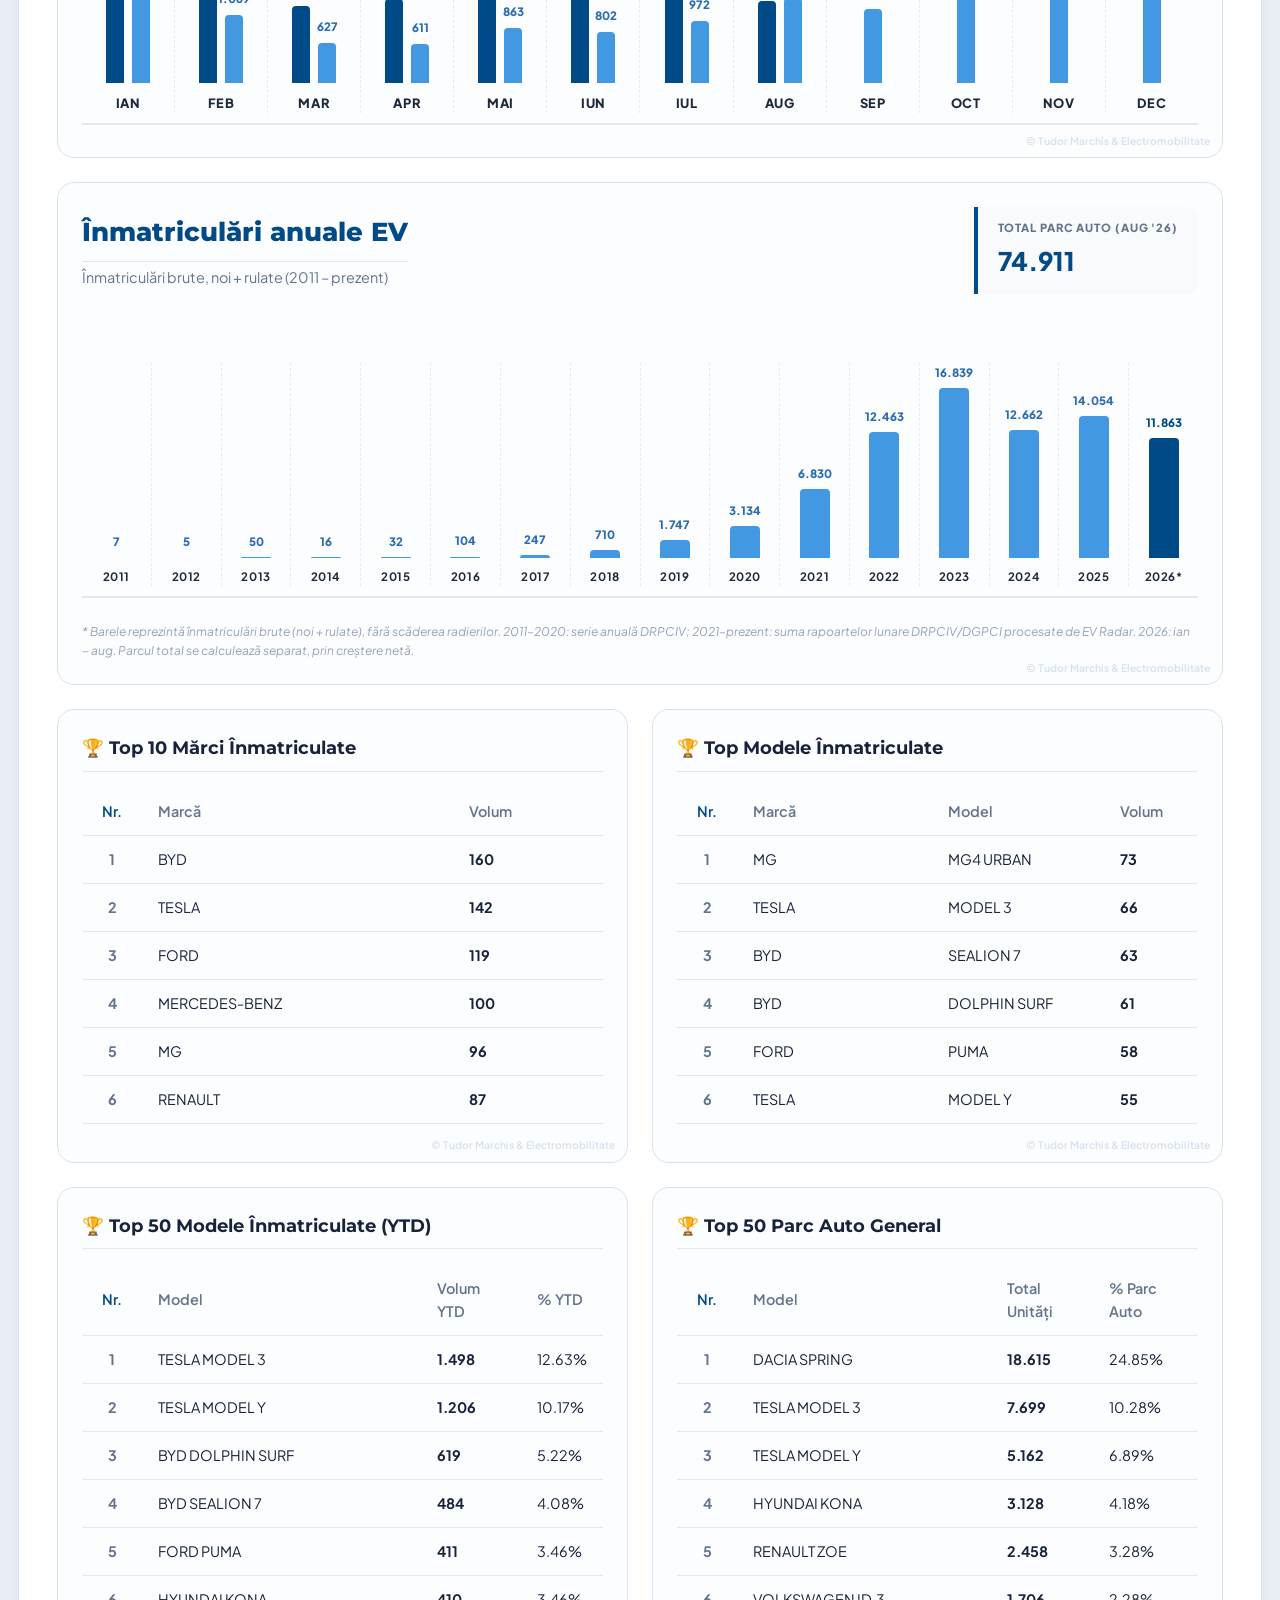
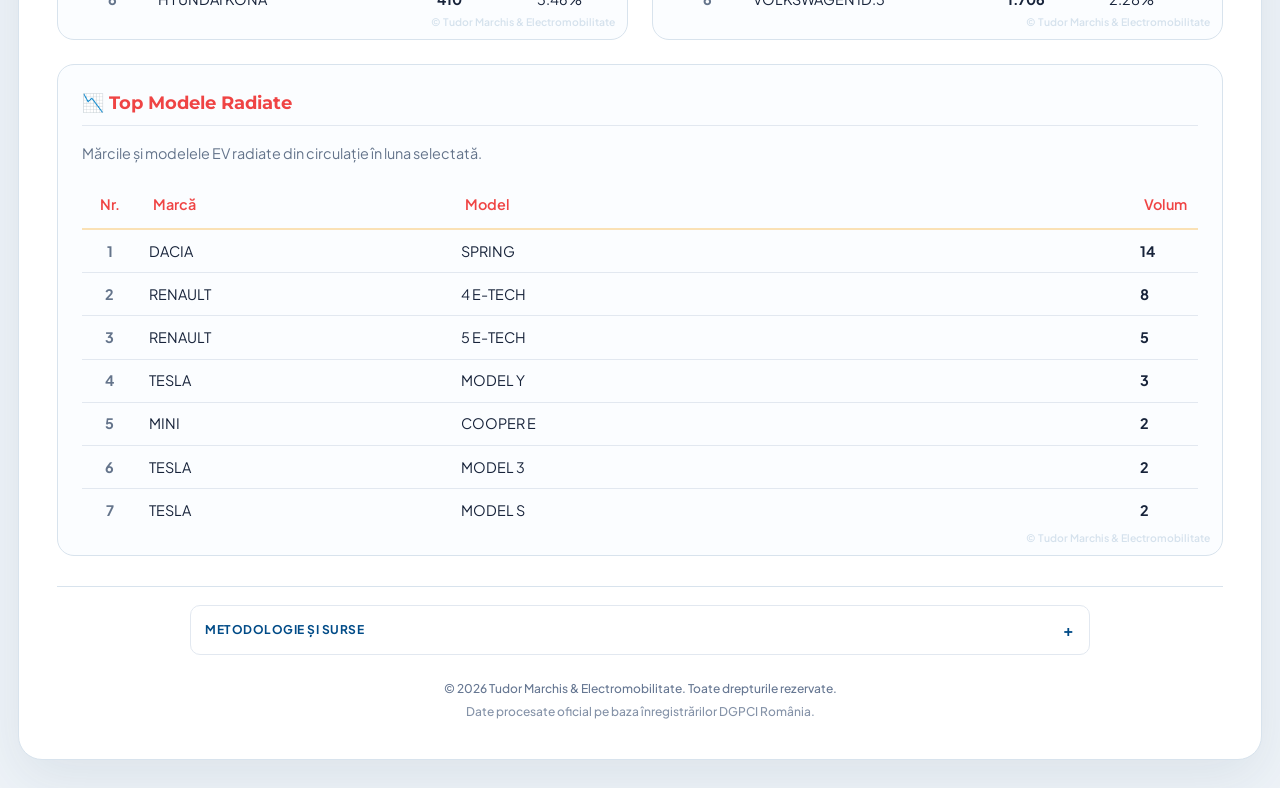
==== commit 385f0fea: "Unify public page headers" ====
--- a/index.html
+++ b/index.html
@@ -52,6 +52,7 @@
     <link rel="preconnect" href="https://fonts.gstatic.com" crossorigin>
     <link href="https://fonts.googleapis.com/css2?family=Montserrat:wght@400;500;600;700;800;900&family=Plus+Jakarta+Sans:wght@300;400;500;600;700&display=swap" rel="stylesheet">
     <link rel="stylesheet" href="style.css?v=16">
+    <link rel="stylesheet" href="site-chrome.css?v=1">
     <style>
         /* Meniu public simplificat */
         .public-controls {
@@ -74,7 +75,7 @@
 </head>
 <body class="public-dashboard">
     <div class="app-container">
-        <header class="site-header" style="display: flex; flex-direction: column; align-items: center; gap: 0.75rem; margin-bottom: 3rem;">
+        <header class="site-header evr-shared-header" style="display: flex; flex-direction: column; align-items: center; gap: 0.75rem; margin-bottom: 3rem;">
             <!-- Logo Partner Electromobilitate -->
             <div class="partner-logo" style="margin-bottom: 0.25rem;">
                 <a href="https://electromobilitate.com" target="_blank" rel="noopener">
@@ -106,7 +107,7 @@
                 </svg>
                 <h1 style="margin: 0; font-size: 2.8rem; font-weight: 800;">EV Radar <span>România</span></h1>
             </div>
-            <p class="subtitle">Statistici Publice Înmatriculări și Radieri Vehicule Electrice (EV)</p>
+            <p class="subtitle">Date publice despre înmatriculări, parc auto și infrastructură BEV</p>
         </header>
 
         <!-- Meniu Navigare Public -->
--- a/site-chrome.css
+++ b/site-chrome.css
@@ -0,0 +1,112 @@
+.site-header.evr-shared-header {
+    display: grid !important;
+    grid-template-columns: minmax(0, 1fr) auto;
+    grid-template-rows: auto auto;
+    align-items: center !important;
+    gap: 4px 24px !important;
+    margin: 0 0 22px !important;
+    text-align: left;
+}
+
+.evr-shared-header .logo-area {
+    display: flex;
+    grid-column: 1;
+    grid-row: 1;
+    align-items: center;
+    justify-content: flex-start !important;
+    gap: 10px !important;
+    margin: 0;
+}
+
+.evr-shared-header .ev-radar-logo {
+    display: block;
+    width: 42px;
+    height: 42px;
+    flex: 0 0 auto;
+}
+
+.evr-shared-header h1 {
+    margin: 0;
+    color: #003f73;
+    background: none;
+    font-family: Montserrat, Arial, sans-serif;
+    font-size: clamp(28px, 3.6vw, 42px) !important;
+    font-weight: 900 !important;
+    letter-spacing: -.045em;
+    line-height: 1.05;
+    text-align: left;
+    -webkit-text-fill-color: currentColor;
+}
+
+.evr-shared-header h1 span {
+    color: #005596;
+    -webkit-text-fill-color: currentColor;
+}
+
+.evr-shared-header .subtitle {
+    grid-column: 1;
+    grid-row: 2;
+    margin: 0 0 0 52px !important;
+    padding: 0;
+    color: #667792;
+    font-family: "Plus Jakarta Sans", Arial, sans-serif;
+    font-size: .86rem !important;
+    font-weight: 500;
+    line-height: 1.4;
+    text-align: left;
+}
+
+.evr-shared-header .partner-logo {
+    grid-column: 2;
+    grid-row: 1 / span 2;
+    margin: 0 !important;
+}
+
+.evr-shared-header .partner-logo img {
+    display: block;
+    width: auto;
+    height: 38px !important;
+    max-width: 220px !important;
+}
+
+@media (max-width: 820px) {
+    .site-header.evr-shared-header {
+        grid-template-columns: 1fr auto;
+        margin-bottom: 16px !important;
+    }
+
+    .evr-shared-header .partner-logo img {
+        height: 28px !important;
+        max-width: 145px !important;
+    }
+
+    .evr-shared-header .ev-radar-logo {
+        width: 34px;
+        height: 34px;
+    }
+
+    .evr-shared-header h1 {
+        font-size: clamp(23px, 6vw, 31px) !important;
+    }
+
+    .evr-shared-header h1 span {
+        display: inline;
+        font-size: inherit;
+        font-weight: inherit;
+    }
+
+    .evr-shared-header .subtitle {
+        margin-left: 44px !important;
+        font-size: .72rem !important;
+    }
+}
+
+@media (max-width: 520px) {
+    .site-header.evr-shared-header {
+        grid-template-columns: 1fr;
+    }
+
+    .evr-shared-header .partner-logo {
+        display: none;
+    }
+}
